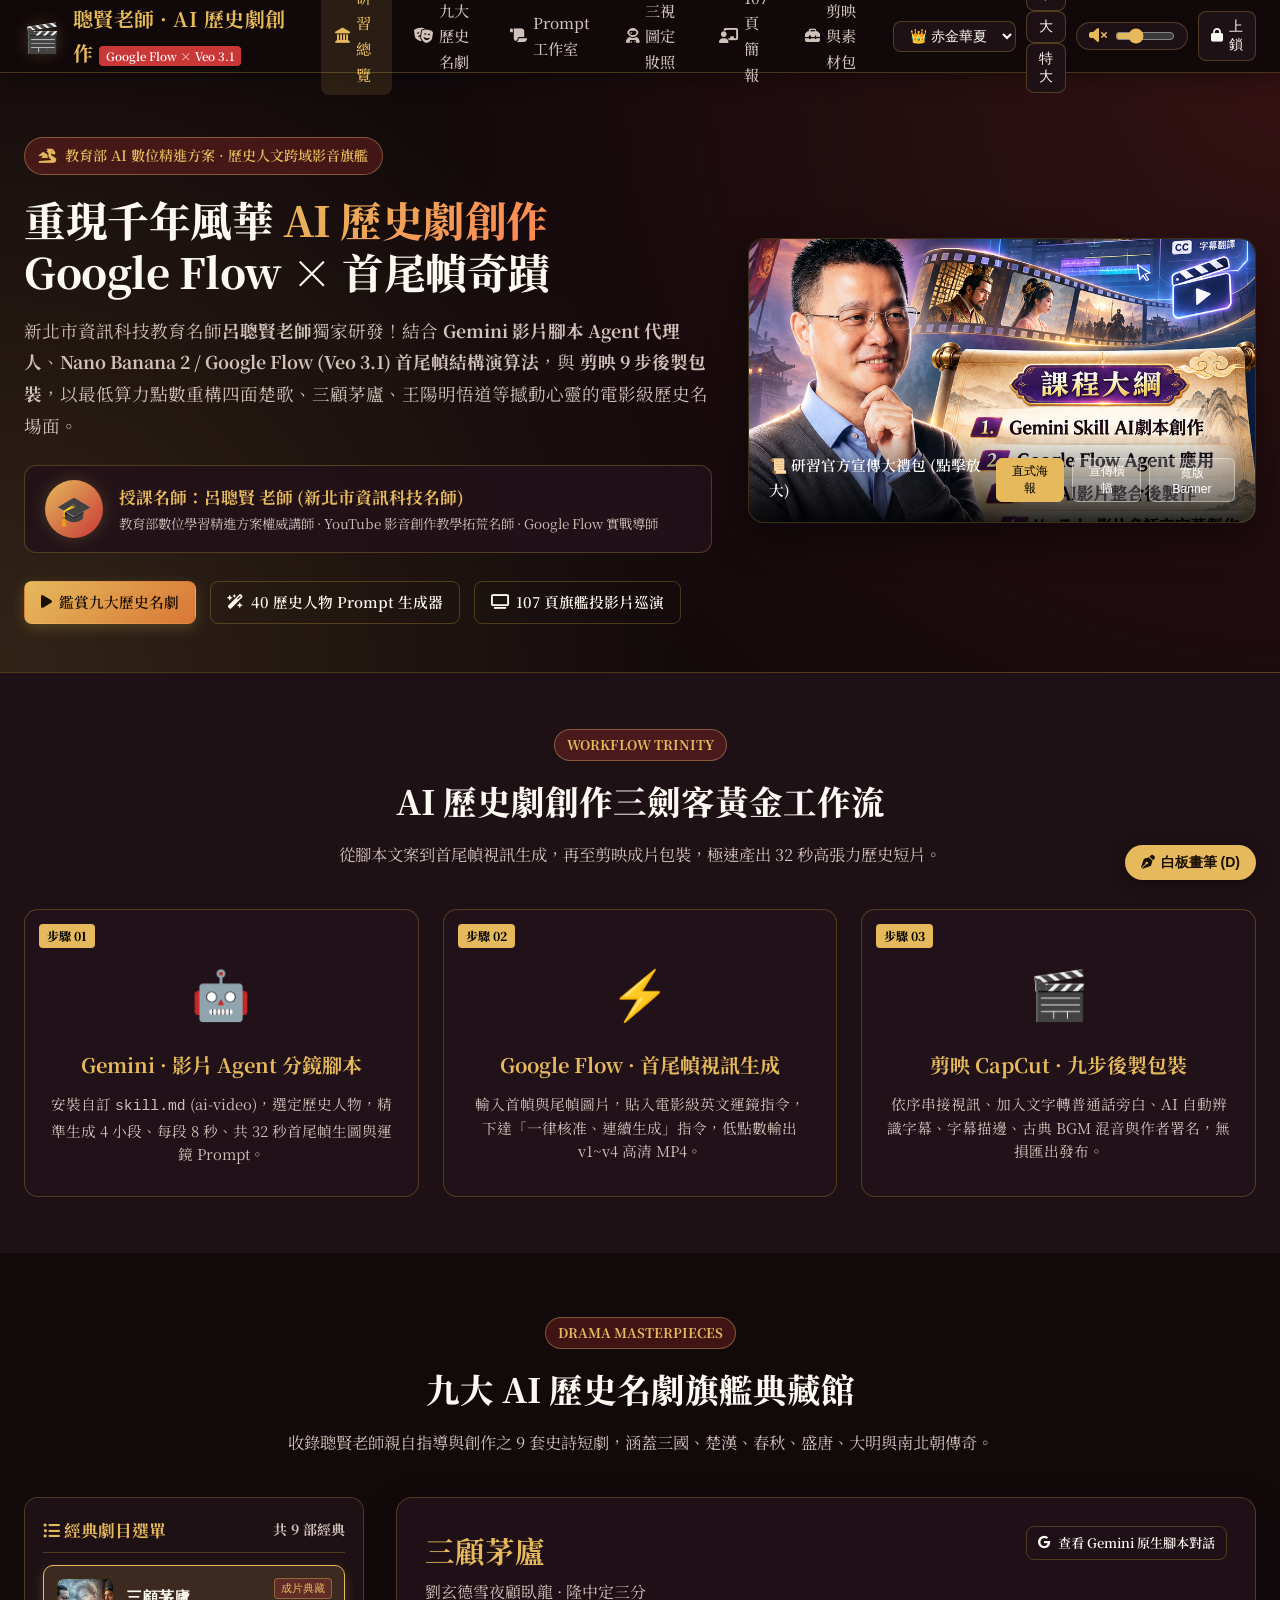
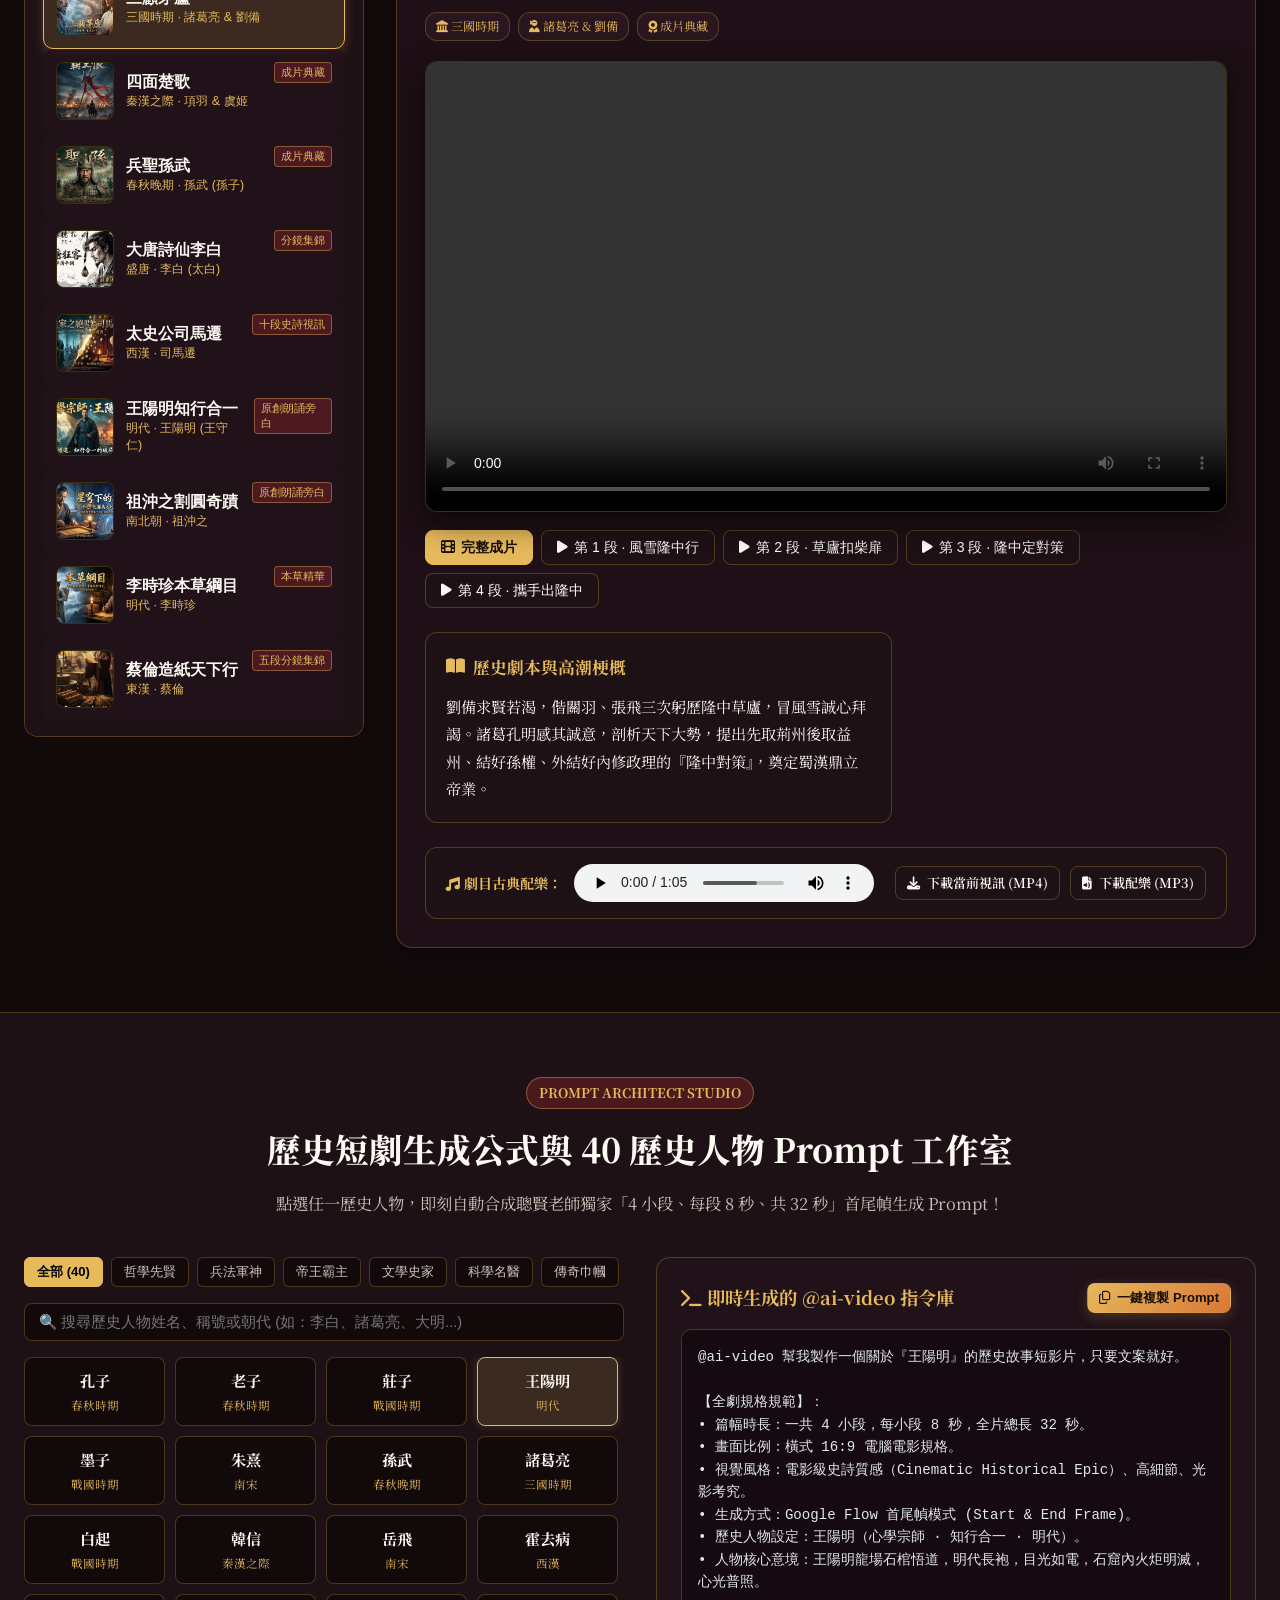
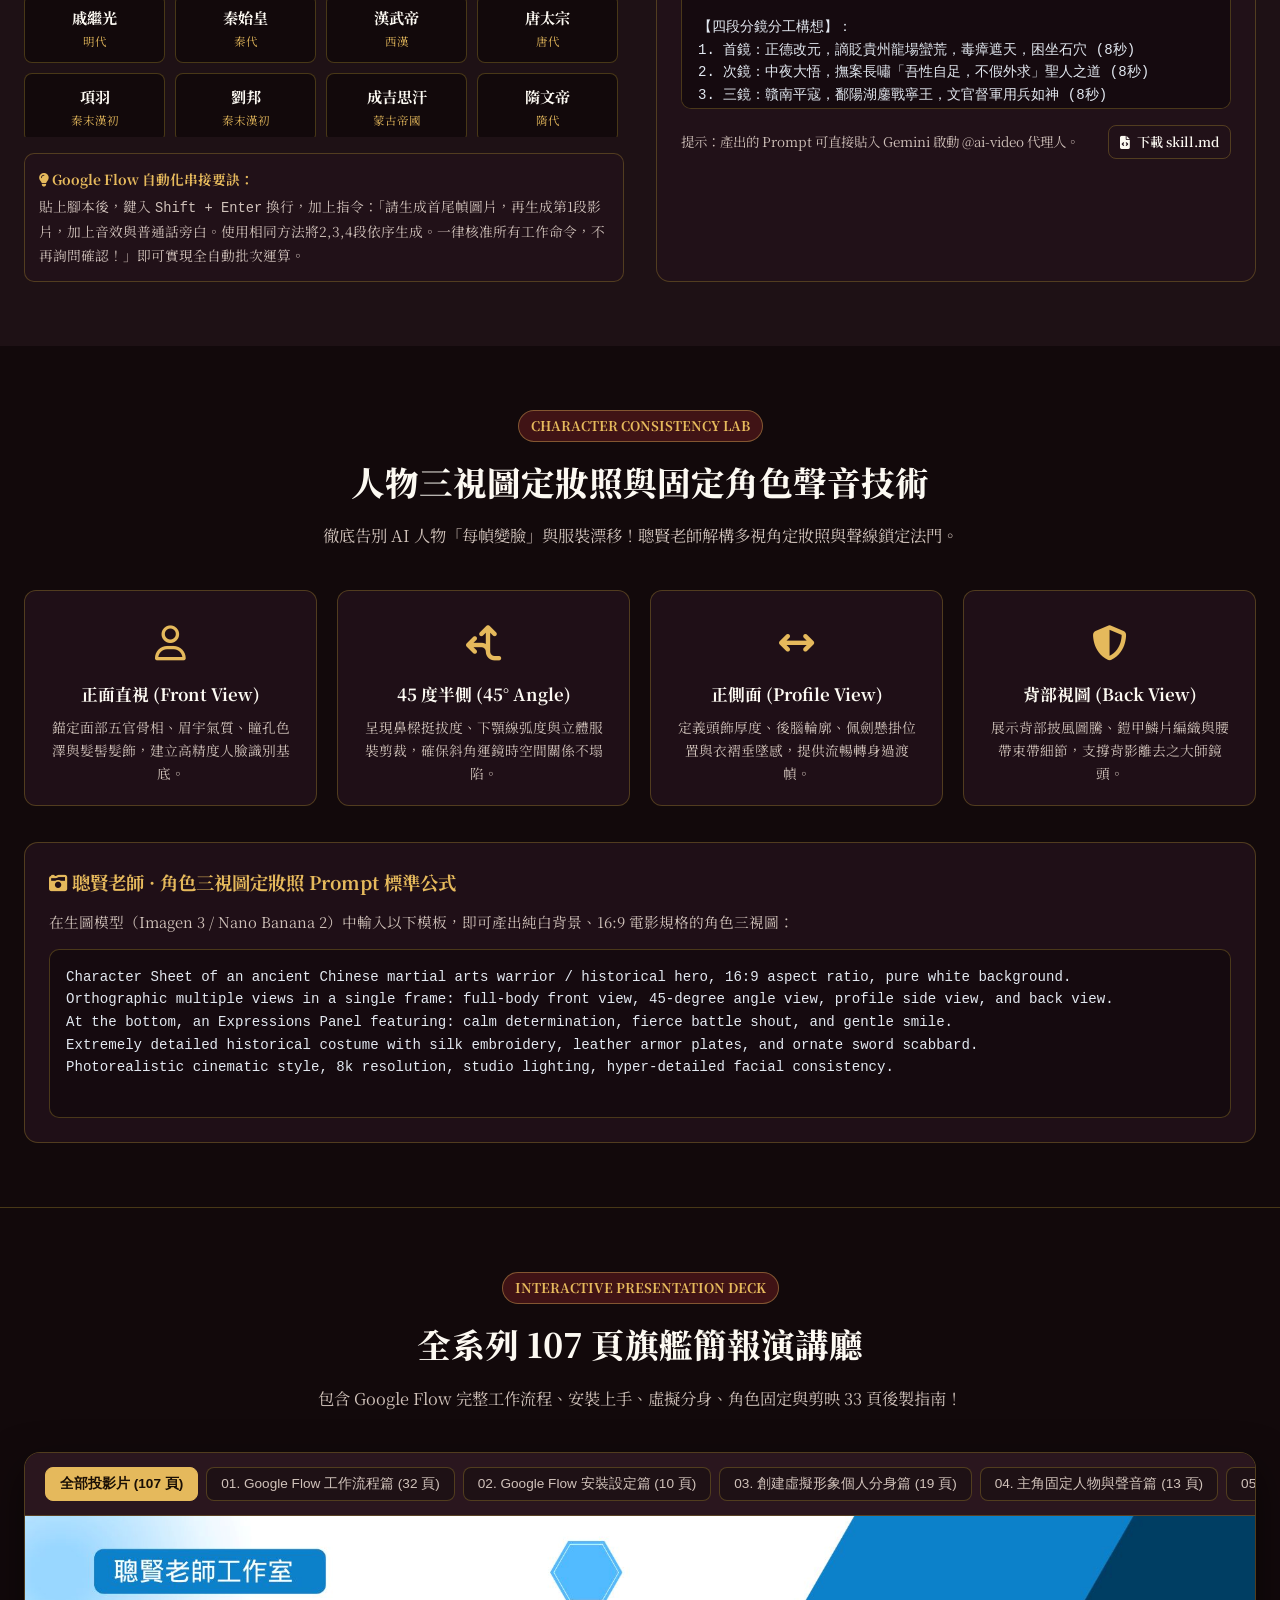
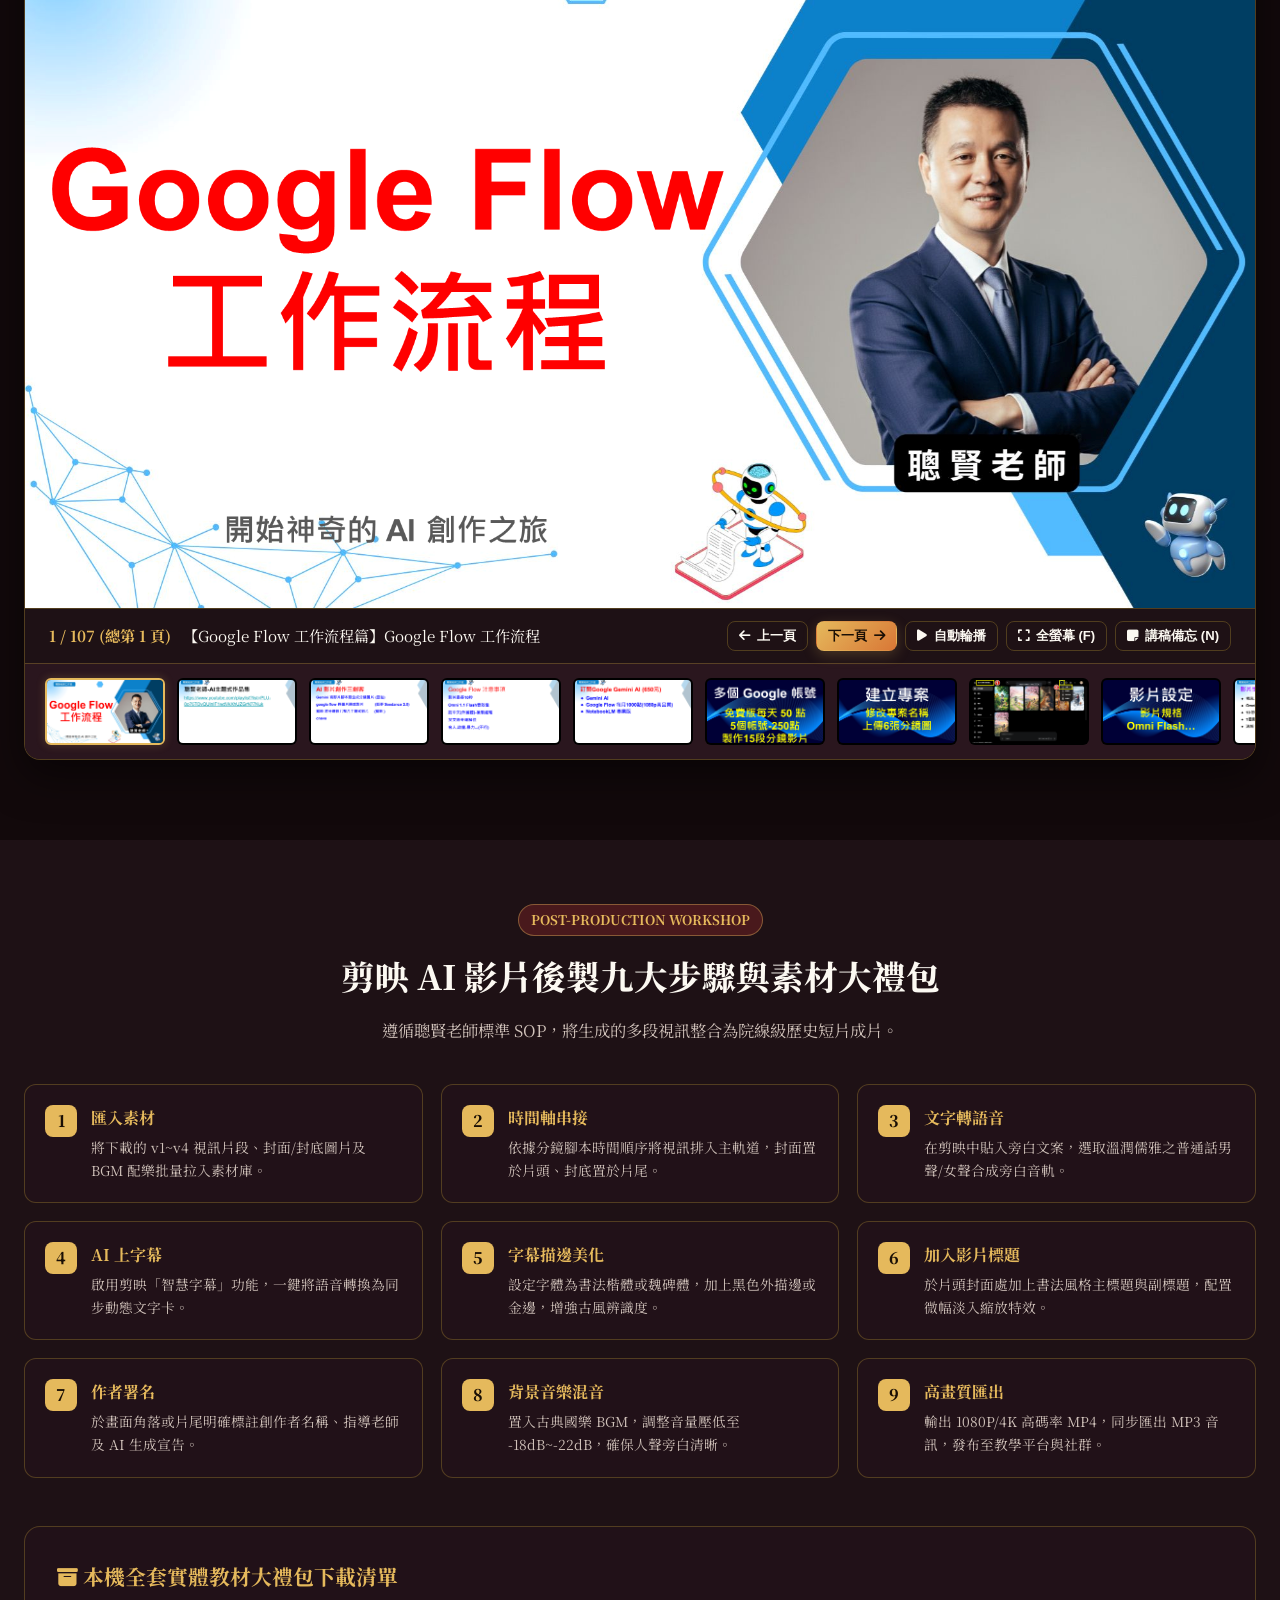
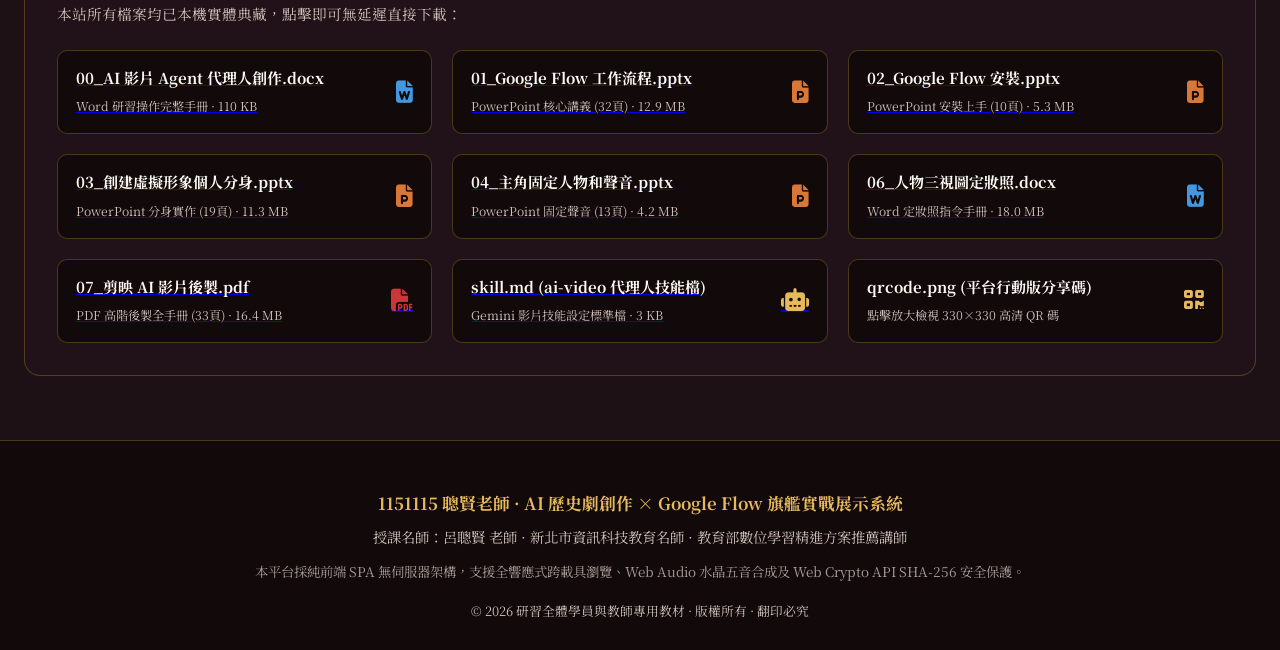
==== index.html @ 32a9f579 "feat: 1151115 聰賢老師 · AI 歷史劇創作 × Google Flow 旗艦實戰平台建置完成 (通行碼: nato)" ====
<!DOCTYPE html>
<html lang="zh-TW" data-theme="imperial" data-font-size="medium">
<head>
  <meta charset="UTF-8">
  <meta name="viewport" content="width=device-width, initial-scale=1.0">
  <title>1151115 聰賢老師 · AI 歷史劇創作 × Google Flow 旗艦實戰平台</title>
  <meta name="description" content="新北市資訊科技名師呂聰賢老師「AI 歷史劇創作 × Google Flow 實戰研習」旗艦成果展示平台，涵蓋九大歷史名劇成片典藏、40位歷史人物 Prompt 生成器、人物三視圖角色一致性實驗室、107頁全系列簡報演講廳與剪映9步後製工坊。">
  
  <!-- Google Fonts: 繁體中文字體與古典襯線字體 -->
  <link rel="preconnect" href="https://fonts.googleapis.com">
  <link rel="preconnect" href="https://fonts.gstatic.com" crossorigin>
  <link href="https://fonts.googleapis.com/css2?family=Noto+Sans+TC:wght@400;500;700;900&family=Noto+Serif+TC:wght@400;600;700;900&display=swap" rel="stylesheet">
  
  <!-- FontAwesome 6 圖示庫 -->
  <link rel="stylesheet" href="https://cdnjs.cloudflare.com/ajax/libs/font-awesome/6.5.1/css/all.min.css">
  
  <!-- 主樣式表 -->
  <link rel="stylesheet" href="style.css">
</head>
<body>

  <!-- ==========================================
       頂部導航列 (Navbar)
       ========================================== -->
  <header class="navbar">
    <div class="container nav-inner">
      <a href="#" class="brand">
        <span class="brand-icon">🎬</span>
        <div>
          <span>聰賢老師 · AI 歷史劇創作</span>
          <span class="brand-badge">Google Flow × Veo 3.1</span>
        </div>
      </a>

      <!-- 頁籤導航 -->
      <nav class="nav-links">
        <a href="#hero" class="nav-link active"><i class="fa-solid fa-landmark"></i> 研習總覽</a>
        <a href="#drama" class="nav-link"><i class="fa-solid fa-masks-theater"></i> 九大歷史名劇</a>
        <a href="#studio" class="nav-link"><i class="fa-solid fa-scroll"></i> Prompt 工作室</a>
        <a href="#lab" class="nav-link"><i class="fa-solid fa-user-astronaut"></i> 三視圖定妝照</a>
        <a href="#deck" class="nav-link"><i class="fa-solid fa-chalkboard-user"></i> 107頁簡報</a>
        <a href="#toolbox" class="nav-link"><i class="fa-solid fa-toolbox"></i> 剪映與素材包</a>
      </nav>

      <!-- 輔助工具群組 -->
      <div class="nav-tools">
        <!-- 主題選擇 -->
        <select id="themeSelect" class="tool-btn" title="切換色彩風格主題">
          <option value="imperial">👑 赤金華夏</option>
          <option value="obsidian">🌌 玄武墨夜</option>
          <option value="bamboo">🎋 青巒竹影</option>
          <option value="paper">📜 宣紙古籍</option>
        </select>

        <!-- 字級切換 -->
        <div class="btn-group" title="字級縮放 (樂齡無障礙)">
          <button id="fontBtnMedium" class="tool-btn active">中</button>
          <button id="fontBtnLarge" class="tool-btn">大</button>
          <button id="fontBtnXlarge" class="tool-btn">特大</button>
        </div>

        <!-- 水晶音樂 -->
        <div class="music-bar" title="Web Audio 古典五音環境音樂">
          <button id="musicToggleBtn" class="music-btn"><i class="fa-solid fa-volume-xmark"></i></button>
          <input type="range" id="musicVol" class="music-vol" min="0" max="1" step="0.05" value="0.3" title="音量調節">
        </div>

        <!-- 門禁安全鎖 -->
        <button id="lockBtn" class="tool-btn" title="門禁鎖 (Web Crypto SHA-256)"><i class="fa-solid fa-lock"></i> 上鎖</button>
      </div>
    </div>
  </header>

  <!-- ==========================================
       主視覺橫幅 (Hero Banner)
       ========================================== -->
  <section id="hero" class="hero">
    <div class="container hero-grid">
      <div class="hero-content">
        <div class="hero-tagline">
          <i class="fa-solid fa-dragon"></i> 教育部 AI 數位精進方案 · 歷史人文跨域影音旗艦
        </div>
        <h1 class="hero-title">
          重現千年風華 <span>AI 歷史劇創作</span><br>Google Flow × 首尾幀奇蹟
        </h1>
        <p class="hero-desc">
          新北市資訊科技教育名師<strong>呂聰賢老師</strong>獨家研發！結合 <strong>Gemini 影片腳本 Agent 代理人</strong>、<strong>Nano Banana 2 / Google Flow (Veo 3.1) 首尾幀結構演算法</strong>，與 <strong>剪映 9 步後製包裝</strong>，以最低算力點數重構四面楚歌、三顧茅廬、王陽明悟道等撼動心靈的電影級歷史名場面。
        </p>

        <!-- 大師資訊卡 -->
        <div class="master-profile">
          <div class="master-avatar">🎓</div>
          <div class="master-meta">
            <h4>授課名師：呂聰賢 老師 (新北市資訊科技名師)</h4>
            <p>教育部數位學習精進方案權威講師 · YouTube 影音創作教學拓荒名師 · Google Flow 實戰導師</p>
          </div>
        </div>

        <!-- 動作按鈕 -->
        <div class="hero-actions">
          <a href="#drama" class="btn btn-primary"><i class="fa-solid fa-play"></i> 鑑賞九大歷史名劇</a>
          <a href="#studio" class="btn btn-outline"><i class="fa-solid fa-wand-magic-sparkles"></i> 40 歷史人物 Prompt 生成器</a>
          <a href="#deck" class="btn btn-outline"><i class="fa-solid fa-tv"></i> 107 頁旗艦投影片巡演</a>
        </div>
      </div>

      <!-- 課程海報展演卡片 -->
      <div class="hero-poster-box">
        <div class="poster-showcase">
          <img id="heroPoster" class="poster-img" src="作品集/課程海報/AI歷史劇創作課程海報.png" alt="AI歷史劇創作課程海報" title="點擊放大檢視海報">
          <div class="poster-overlay">
            <div class="poster-caption">📜 研習官方宣傳大禮包 (點擊放大)</div>
            <div class="poster-tabs">
              <button class="poster-tab-btn active" data-src="作品集/課程海報/AI歷史劇創作課程海報.png">直式海報</button>
              <button class="poster-tab-btn" data-src="作品集/課程海報/AI歷史劇創作課程宣傳橫幅.png">宣傳橫幅</button>
              <button class="poster-tab-btn" data-src="作品集/課程海報/AI歷史劇創作課程_banner.png">寬版 Banner</button>
            </div>
          </div>
        </div>
      </div>
    </div>
  </section>

  <!-- ==========================================
       創作三劍客流程 (Trio Pipeline)
       ========================================== -->
  <section class="trio-section">
    <div class="container">
      <div class="section-header">
        <span class="section-badge">WORKFLOW TRINITY</span>
        <h2 class="section-title">AI 歷史劇創作三劍客黃金工作流</h2>
        <p class="section-desc">從腳本文案到首尾幀視訊生成，再至剪映成片包裝，極速產出 32 秒高張力歷史短片。</p>
      </div>

      <div class="trio-grid">
        <div class="trio-card">
          <span class="trio-step">步驟 01</span>
          <div class="trio-icon">🤖</div>
          <h3>Gemini · 影片 Agent 分鏡腳本</h3>
          <p>安裝自訂 <code>skill.md</code> (ai-video)，選定歷史人物，精準生成 4 小段、每段 8 秒、共 32 秒首尾幀生圖與運鏡 Prompt。</p>
        </div>
        <div class="trio-card">
          <span class="trio-step">步驟 02</span>
          <div class="trio-icon">⚡</div>
          <h3>Google Flow · 首尾幀視訊生成</h3>
          <p>輸入首幀與尾幀圖片，貼入電影級英文運鏡指令，下達「一律核准、連續生成」指令，低點數輸出 v1~v4 高清 MP4。</p>
        </div>
        <div class="trio-card">
          <span class="trio-step">步驟 03</span>
          <div class="trio-icon">🎬</div>
          <h3>剪映 CapCut · 九步後製包裝</h3>
          <p>依序串接視訊、加入文字轉普通話旁白、AI 自動辨識字幕、字幕描邊、古典 BGM 混音與作者署名，無損匯出發布。</p>
        </div>
      </div>
    </div>
  </section>

  <!-- ==========================================
       九大歷史劇作品典藏館 (Historical Drama Showcase)
       ========================================== -->
  <section id="drama" class="drama-section">
    <div class="container">
      <div class="section-header">
        <span class="section-badge">DRAMA MASTERPIECES</span>
        <h2 class="section-title">九大 AI 歷史名劇旗艦典藏館</h2>
        <p class="section-desc">收錄聰賢老師親自指導與創作之 9 套史詩短劇，涵蓋三國、楚漢、春秋、盛唐、大明與南北朝傳奇。</p>
      </div>

      <div class="drama-layout">
        <!-- 左側劇目清單 -->
        <aside class="drama-sidebar">
          <div class="drama-list-title">
            <span><i class="fa-solid fa-list-ul"></i> 經典劇目選單</span>
            <small style="color:var(--text-muted);">共 9 部經典</small>
          </div>
          <div id="dramaListContainer">
            <!-- 由 app.js 動態渲染 -->
          </div>
        </aside>

        <!-- 右側主播放舞台 -->
        <main class="drama-stage">
          <div class="stage-header">
            <div class="stage-title-wrap">
              <h2 id="stageTitle">三顧茅廬</h2>
              <div id="stageSubtitle" class="stage-subtitle">劉玄德雪夜顧臥龍 · 隆中定三分</div>
              <div id="stageBadges" class="stage-badges">
                <!-- 徽章動態產生 -->
              </div>
            </div>
            <a id="geminiLinkBtn" class="btn btn-outline btn-sm" href="#" target="_blank" rel="noopener">
              <i class="fa-brands fa-google"></i> 查看 Gemini 原生腳本對話
            </a>
          </div>

          <!-- 原生 HTML5 視訊播放器 -->
          <div class="video-player-wrap">
            <video id="stageVideo" class="stage-video" controls playsinline preload="metadata">
              您的瀏覽器不支援 HTML5 視訊播放。
            </video>
          </div>

          <!-- 播放模式切換鈕 (成片 vs 分鏡) -->
          <div id="videoModeNav" class="video-mode-nav">
            <!-- 由 app.js 動態渲染按鈕 -->
          </div>

          <!-- 劇情梗概與朗誦詩文 -->
          <div class="stage-details">
            <div class="synopsis-box">
              <div class="box-title"><i class="fa-solid fa-book-open"></i> 歷史劇本與高潮梗概</div>
              <p id="synopsisText" class="synopsis-text">
                加載中...
              </p>
            </div>

            <div id="poemBox" class="poem-box" style="display:none;">
              <div class="box-title"><i class="fa-solid fa-feather-pointed"></i> 原創朗誦語音旁白</div>
              <div id="poemContent" class="poem-content"></div>
            </div>
          </div>

          <!-- 配樂試聽與檔案下載列 -->
          <div class="stage-audio-toolbar">
            <div class="audio-ctrl">
              <span style="font-size:0.88rem; color:var(--accent-gold); font-weight:700;">
                <i class="fa-solid fa-music"></i> 劇目古典配樂：
              </span>
              <audio id="stageAudio" class="audio-native" controls preload="metadata"></audio>
            </div>
            <div class="stage-downloads">
              <a id="downloadVideoBtn" class="btn btn-outline btn-sm" href="#" download>
                <i class="fa-solid fa-download"></i> 下載當前視訊 (MP4)
              </a>
              <a id="downloadAudioBtn" class="btn btn-outline btn-sm" href="#" download>
                <i class="fa-solid fa-file-audio"></i> 下載配樂 (MP3)
              </a>
            </div>
          </div>
        </main>
      </div>
    </div>
  </section>

  <!-- ==========================================
       Prompt Studio & 40 歷史人物靈感庫
       ========================================== -->
  <section id="studio" class="studio-section">
    <div class="container">
      <div class="section-header">
        <span class="section-badge">PROMPT ARCHITECT STUDIO</span>
        <h2 class="section-title">歷史短劇生成公式與 40 歷史人物 Prompt 工作室</h2>
        <p class="section-desc">點選任一歷史人物，即刻自動合成聰賢老師獨家「4 小段、每段 8 秒、共 32 秒」首尾幀生成 Prompt！</p>
      </div>

      <div class="studio-layout">
        <!-- 左側：40 歷史人物選取器 -->
        <div class="char-picker-panel">
          <div class="char-filter-bar">
            <button class="filter-btn active char-filter-btn" data-category="全部">全部 (40)</button>
            <button class="filter-btn char-filter-btn" data-category="哲學先賢">哲學先賢</button>
            <button class="filter-btn char-filter-btn" data-category="兵法軍神">兵法軍神</button>
            <button class="filter-btn char-filter-btn" data-category="帝王霸主">帝王霸主</button>
            <button class="filter-btn char-filter-btn" data-category="文學史家">文學史家</button>
            <button class="filter-btn char-filter-btn" data-category="科學名醫">科學名醫</button>
            <button class="filter-btn char-filter-btn" data-category="傳奇巾幗">傳奇巾幗</button>
          </div>
          <input type="text" id="charSearchInput" class="char-search" placeholder="🔍 搜尋歷史人物姓名、稱號或朝代 (如：李白、諸葛亮、大明...)">
          
          <div id="charGrid" class="char-grid">
            <!-- 由 app.js 動態注入 40 位歷史人物卡片 -->
          </div>

          <!-- 自動化要訣小卡 -->
          <div style="margin-top:16px; background:var(--card-bg); border:1px solid var(--card-border); border-radius:10px; padding:14px; font-size:0.86rem;">
            <strong style="color:var(--accent-gold);"><i class="fa-solid fa-lightbulb"></i> Google Flow 自動化串接要訣：</strong>
            <p style="color:var(--text-muted); margin-top:4px;">
              貼上腳本後，鍵入 <code>Shift + Enter</code> 換行，加上指令：「請生成首尾幀圖片，再生成第1段影片，加上音效與普通話旁白。使用相同方法將2,3,4段依序生成。一律核准所有工作命令，不再詢問確認！」即可實現全自動批次運算。
            </p>
          </div>
        </div>

        <!-- 右側：生成的 Prompt 輸出與一鍵複製 -->
        <div class="formula-card">
          <div class="formula-header">
            <div class="formula-title"><i class="fa-solid fa-terminal"></i> 即時生成的 @ai-video 指令庫</div>
            <button id="copyFormulaBtn" class="btn btn-primary btn-sm">
              <i class="fa-regular fa-copy"></i> 一鍵複製 Prompt
            </button>
          </div>
          <pre id="formulaOutput" class="code-block">
點選左側歷史人物以生成專屬短劇腳本指令...
          </pre>
          <div style="font-size:0.84rem; color:var(--text-muted); display:flex; justify-content:space-between; align-items:center;">
            <span>提示：產出的 Prompt 可直接貼入 Gemini 啟動 @ai-video 代理人。</span>
            <a href="skill.md" download="skill.md" class="btn btn-outline btn-sm">
              <i class="fa-solid fa-file-code"></i> 下載 skill.md
            </a>
          </div>
        </div>
      </div>
    </div>
  </section>

  <!-- ==========================================
       角色一致性與三視圖定妝照 (Character Lab)
       ========================================== -->
  <section id="lab" class="character-lab-section">
    <div class="container">
      <div class="section-header">
        <span class="section-badge">CHARACTER CONSISTENCY LAB</span>
        <h2 class="section-title">人物三視圖定妝照與固定角色聲音技術</h2>
        <p class="section-desc">徹底告別 AI 人物「每幀變臉」與服裝漂移！聰賢老師解構多視角定妝照與聲線鎖定法門。</p>
      </div>

      <div class="lab-grid">
        <div class="lab-card">
          <div class="lab-view-icon"><i class="fa-regular fa-user"></i></div>
          <h4>正面直視 (Front View)</h4>
          <p>錨定面部五官骨相、眉宇氣質、瞳孔色澤與髮髻髮飾，建立高精度人臉識別基底。</p>
        </div>
        <div class="lab-card">
          <div class="lab-view-icon"><i class="fa-solid fa-arrows-split-up-and-left"></i></div>
          <h4>45 度半側 (45° Angle)</h4>
          <p>呈現鼻樑挺拔度、下顎線弧度與立體服裝剪裁，確保斜角運鏡時空間關係不塌陷。</p>
        </div>
        <div class="lab-card">
          <div class="lab-view-icon"><i class="fa-solid fa-arrows-left-right"></i></div>
          <h4>正側面 (Profile View)</h4>
          <p>定義頭飾厚度、後腦輪廓、佩劍懸掛位置與衣褶垂墜感，提供流暢轉身過渡幀。</p>
        </div>
        <div class="lab-card">
          <div class="lab-view-icon"><i class="fa-solid fa-shield-halved"></i></div>
          <h4>背部視圖 (Back View)</h4>
          <p>展示背部披風圖騰、鎧甲鱗片編織與腰帶束帶細節，支撐背影離去之大師鏡頭。</p>
        </div>
      </div>

      <!-- 三視圖生成指令模板 -->
      <div style="margin-top:36px; background:var(--card-bg); border:1px solid var(--card-border); border-radius:14px; padding:24px;">
        <h3 style="color:var(--accent-gold); font-size:1.15rem; margin-bottom:12px;">
          <i class="fa-solid fa-camera-retro"></i> 聰賢老師 · 角色三視圖定妝照 Prompt 標準公式
        </h3>
        <p style="font-size:0.92rem; color:var(--text-muted); margin-bottom:14px;">
          在生圖模型（Imagen 3 / Nano Banana 2）中輸入以下模板，即可產出純白背景、16:9 電影規格的角色三視圖：
        </p>
        <pre class="code-block">
Character Sheet of an ancient Chinese martial arts warrior / historical hero, 16:9 aspect ratio, pure white background. 
Orthographic multiple views in a single frame: full-body front view, 45-degree angle view, profile side view, and back view. 
At the bottom, an Expressions Panel featuring: calm determination, fierce battle shout, and gentle smile. 
Extremely detailed historical costume with silk embroidery, leather armor plates, and ornate sword scabbard. 
Photorealistic cinematic style, 8k resolution, studio lighting, hyper-detailed facial consistency.
        </pre>
      </div>
    </div>
  </section>

  <!-- ==========================================
       百頁旗艦簡報演講廳 (Master Slides Deck - 107 頁)
       ========================================== -->
  <section id="deck" class="slides-section">
    <div class="container">
      <div class="section-header">
        <span class="section-badge">INTERACTIVE PRESENTATION DECK</span>
        <h2 class="section-title">全系列 107 頁旗艦簡報演講廳</h2>
        <p class="section-desc">包含 Google Flow 完整工作流程、安裝上手、虛擬分身、角色固定與剪映 33 頁後製指南！</p>
      </div>

      <div class="deck-container">
        <!-- 分類過濾列 -->
        <div class="deck-cat-bar">
          <button class="deck-cat-btn active" data-cat="all">全部投影片 (107 頁)</button>
          <button class="deck-cat-btn" data-cat="工作流程">01. Google Flow 工作流程篇 (32 頁)</button>
          <button class="deck-cat-btn" data-cat="安裝">02. Google Flow 安裝設定篇 (10 頁)</button>
          <button class="deck-cat-btn" data-cat="虛擬形象">03. 創建虛擬形象個人分身篇 (19 頁)</button>
          <button class="deck-cat-btn" data-cat="固定人物">04. 主角固定人物與聲音篇 (13 頁)</button>
          <button class="deck-cat-btn" data-cat="後製">05. 剪映 AI 影片後製篇 (33 頁)</button>
        </div>

        <!-- 投影視窗 -->
        <div class="deck-viewport-wrap">
          <img id="deckSlideImg" class="deck-slide-img" src="slides_img/slide_001.png" alt="投影片放映畫面">
          <!-- 畫筆白板畫布 -->
          <canvas id="wbCanvas" class="whiteboard-canvas"></canvas>
        </div>

        <!-- 簡報控制列 -->
        <div class="deck-controls-bar">
          <div class="deck-meta-info">
            <span id="slideCounter" class="slide-counter">1 / 107</span>
            <span id="slideTitleDisplay" class="slide-title-display">【工作流程篇】Google Flow 工作流程</span>
          </div>

          <div class="deck-btn-group">
            <button id="prevSlideBtn" class="btn btn-outline btn-sm"><i class="fa-solid fa-arrow-left"></i> 上一頁</button>
            <button id="nextSlideBtn" class="btn btn-primary btn-sm">下一頁 <i class="fa-solid fa-arrow-right"></i></button>
            <button id="autoPlayBtn" class="btn btn-outline btn-sm"><i class="fa-solid fa-play"></i> 自動輪播</button>
            <button id="fullscreenBtn" class="btn btn-outline btn-sm"><i class="fa-solid fa-expand"></i> 全螢幕 (F)</button>
            <button id="notesToggleBtn" class="btn btn-outline btn-sm"><i class="fa-solid fa-sticky-note"></i> 講稿備忘 (N)</button>
          </div>
        </div>

        <!-- 講稿筆記抽屜 -->
        <div id="notesDrawer" class="notes-drawer">
          <strong>💡 講稿筆記：</strong> 開始神奇的 AI 創作之旅，開啟 Google Flow 人工智慧影片創作大門。
        </div>

        <!-- 底部 107 頁縮圖抽屜 -->
        <div id="thumbDrawer" class="thumb-drawer">
          <!-- 由 app.js 動態注入縮圖 -->
        </div>
      </div>
    </div>
  </section>

  <!-- ==========================================
       微型正下方白板畫筆工具列 (Ultra-compact Dock)
       ========================================== -->
  <div id="wbDock" class="wb-dock hidden">
    <button class="wb-tool-btn active" data-tool="pen" title="手寫筆 (Pen)"><i class="fa-solid fa-pen"></i></button>
    <button class="wb-tool-btn" data-tool="highlighter" title="螢光筆 (Highlighter)"><i class="fa-solid fa-highlighter"></i></button>
    <button class="wb-tool-btn" data-tool="line" title="直線 (Line)"><i class="fa-solid fa-minus"></i></button>
    <button class="wb-tool-btn" data-tool="arrow" title="指示箭頭 (Arrow)"><i class="fa-solid fa-arrow-right"></i></button>
    <button class="wb-tool-btn" data-tool="rect" title="外框矩形 (Rectangle)"><i class="fa-regular fa-square"></i></button>
    <button class="wb-tool-btn" data-tool="circle" title="圓形 (Circle)"><i class="fa-regular fa-circle"></i></button>
    <button class="wb-tool-btn" data-tool="eraser" title="橡皮擦 (Eraser)"><i class="fa-solid fa-eraser"></i></button>

    <div class="wb-divider"></div>

    <!-- 5 色調色盤 -->
    <div class="wb-color-picker">
      <div class="wb-color-dot active" data-color="#e5b95c" style="background:#e5b95c;" title="赤金色"></div>
      <div class="wb-color-dot" data-color="#c93737" style="background:#c93737;" title="硃砂紅"></div>
      <div class="wb-color-dot" data-color="#38a169" style="background:#38a169;" title="翠竹綠"></div>
      <div class="wb-color-dot" data-color="#4299e1" style="background:#4299e1;" title="青天藍"></div>
      <div class="wb-color-dot" data-color="#ffffff" style="background:#ffffff;" title="亮白色"></div>
    </div>

    <div class="wb-divider"></div>

    <button id="wbUndoBtn" class="wb-tool-btn" title="復原上一筆 (Ctrl+Z)"><i class="fa-solid fa-rotate-left"></i></button>
    <button id="wbClearBtn" class="wb-tool-btn" title="清空全部標記"><i class="fa-solid fa-trash-can"></i></button>
    <button id="wbCloseBtn" class="wb-tool-btn" title="收合工具列 (Esc)"><i class="fa-solid fa-xmark"></i></button>
  </div>

  <!-- 浮動畫筆喚醒鈕 -->
  <button id="wbTogglePill" class="wb-toggle-pill" title="開關白板標記畫筆 (快捷鍵 D / P)">
    <i class="fa-solid fa-pen-nib"></i> 白板畫筆 (D)
  </button>

  <!-- ==========================================
       剪映 9 步後製工坊與素材大禮包 (Toolbox & Downloads)
       ========================================== -->
  <section id="toolbox" class="toolbox-section">
    <div class="container">
      <div class="section-header">
        <span class="section-badge">POST-PRODUCTION WORKSHOP</span>
        <h2 class="section-title">剪映 AI 影片後製九大步驟與素材大禮包</h2>
        <p class="section-desc">遵循聰賢老師標準 SOP，將生成的多段視訊整合為院線級歷史短片成片。</p>
      </div>

      <!-- 剪映 9 步卡片 -->
      <div class="steps-grid">
        <div class="step-card">
          <div class="step-num">1</div>
          <div class="step-info">
            <h4>匯入素材</h4>
            <p>將下載的 v1~v4 視訊片段、封面/封底圖片及 BGM 配樂批量拉入素材庫。</p>
          </div>
        </div>
        <div class="step-card">
          <div class="step-num">2</div>
          <div class="step-info">
            <h4>時間軸串接</h4>
            <p>依據分鏡腳本時間順序將視訊排入主軌道，封面置於片頭、封底置於片尾。</p>
          </div>
        </div>
        <div class="step-card">
          <div class="step-num">3</div>
          <div class="step-info">
            <h4>文字轉語音</h4>
            <p>在剪映中貼入旁白文案，選取溫潤儒雅之普通話男聲/女聲合成旁白音軌。</p>
          </div>
        </div>
        <div class="step-card">
          <div class="step-num">4</div>
          <div class="step-info">
            <h4>AI 上字幕</h4>
            <p>啟用剪映「智慧字幕」功能，一鍵將語音轉換為同步動態文字卡。</p>
          </div>
        </div>
        <div class="step-card">
          <div class="step-num">5</div>
          <div class="step-info">
            <h4>字幕描邊美化</h4>
            <p>設定字體為書法楷體或魏碑體，加上黑色外描邊或金邊，增強古風辨識度。</p>
          </div>
        </div>
        <div class="step-card">
          <div class="step-num">6</div>
          <div class="step-info">
            <h4>加入影片標題</h4>
            <p>於片頭封面處加上書法風格主標題與副標題，配置微幅淡入縮放特效。</p>
          </div>
        </div>
        <div class="step-card">
          <div class="step-num">7</div>
          <div class="step-info">
            <h4>作者署名</h4>
            <p>於畫面角落或片尾明確標註創作者名稱、指導老師及 AI 生成宣告。</p>
          </div>
        </div>
        <div class="step-card">
          <div class="step-num">8</div>
          <div class="step-info">
            <h4>背景音樂混音</h4>
            <p>置入古典國樂 BGM，調整音量壓低至 -18dB~-22dB，確保人聲旁白清晰。</p>
          </div>
        </div>
        <div class="step-card">
          <div class="step-num">9</div>
          <div class="step-info">
            <h4>高畫質匯出</h4>
            <p>輸出 1080P/4K 高碼率 MP4，同步匯出 MP3 音訊，發布至教學平台與社群。</p>
          </div>
        </div>
      </div>

      <!-- 全套實體檔案下載清單 -->
      <div class="downloads-panel">
        <h3 style="color:var(--accent-gold); font-size:1.3rem; margin-bottom:8px;">
          <i class="fa-solid fa-box-archive"></i> 本機全套實體教材大禮包下載清單
        </h3>
        <p style="font-size:0.92rem; color:var(--text-muted);">本站所有檔案均已本機實體典藏，點擊即可無延遲直接下載：</p>

        <div class="downloads-grid">
          <a class="download-item" href="00_AI 影片 Agent 代理人創作.docx" download>
            <div class="file-meta">
              <h5>00_AI 影片 Agent 代理人創作.docx</h5>
              <span>Word 研習操作完整手冊 · 110 KB</span>
            </div>
            <i class="fa-solid fa-file-word" style="color:#4299e1; font-size:1.4rem;"></i>
          </a>

          <a class="download-item" href="01_Google Flow 工作流程.pptx" download>
            <div class="file-meta">
              <h5>01_Google Flow 工作流程.pptx</h5>
              <span>PowerPoint 核心講義 (32頁) · 12.9 MB</span>
            </div>
            <i class="fa-solid fa-file-powerpoint" style="color:#d97736; font-size:1.4rem;"></i>
          </a>

          <a class="download-item" href="02_Google Flow 安裝.pptx" download>
            <div class="file-meta">
              <h5>02_Google Flow 安裝.pptx</h5>
              <span>PowerPoint 安裝上手 (10頁) · 5.3 MB</span>
            </div>
            <i class="fa-solid fa-file-powerpoint" style="color:#d97736; font-size:1.4rem;"></i>
          </a>

          <a class="download-item" href="03_創建虛擬形象個人分身.pptx" download>
            <div class="file-meta">
              <h5>03_創建虛擬形象個人分身.pptx</h5>
              <span>PowerPoint 分身實作 (19頁) · 11.3 MB</span>
            </div>
            <i class="fa-solid fa-file-powerpoint" style="color:#d97736; font-size:1.4rem;"></i>
          </a>

          <a class="download-item" href="04_主角固定人物和聲音.pptx" download>
            <div class="file-meta">
              <h5>04_主角固定人物和聲音.pptx</h5>
              <span>PowerPoint 固定聲音 (13頁) · 4.2 MB</span>
            </div>
            <i class="fa-solid fa-file-powerpoint" style="color:#d97736; font-size:1.4rem;"></i>
          </a>

          <a class="download-item" href="06_人物三視圖定妝照.docx" download>
            <div class="file-meta">
              <h5>06_人物三視圖定妝照.docx</h5>
              <span>Word 定妝照指令手冊 · 18.0 MB</span>
            </div>
            <i class="fa-solid fa-file-word" style="color:#4299e1; font-size:1.4rem;"></i>
          </a>

          <a class="download-item" href="07_剪映 AI 影片後製.pdf" download>
            <div class="file-meta">
              <h5>07_剪映 AI 影片後製.pdf</h5>
              <span>PDF 高階後製全手冊 (33頁) · 16.4 MB</span>
            </div>
            <i class="fa-solid fa-file-pdf" style="color:#c93737; font-size:1.4rem;"></i>
          </a>

          <a class="download-item" href="skill.md" download="skill.md">
            <div class="file-meta">
              <h5>skill.md (ai-video 代理人技能檔)</h5>
              <span>Gemini 影片技能設定標準檔 · 3 KB</span>
            </div>
            <i class="fa-solid fa-robot" style="color:var(--accent-gold); font-size:1.4rem;"></i>
          </a>

          <div class="download-item" style="cursor:pointer;" onclick="openLightbox('qrcode.png', '掃描 QR Code 手機直達本平台')">
            <div class="file-meta">
              <h5>qrcode.png (平台行動版分享碼)</h5>
              <span>點擊放大檢視 330×330 高清 QR 碼</span>
            </div>
            <i class="fa-solid fa-qrcode" style="color:var(--accent-gold); font-size:1.4rem;"></i>
          </div>
        </div>
      </div>
    </div>
  </section>

  <!-- ==========================================
       頁尾 (Footer)
       ========================================== -->
  <footer class="footer">
    <div class="container">
      <p style="font-size:1.05rem; font-weight:700; color:var(--accent-gold); margin-bottom:8px;">
        1151115 聰賢老師 · AI 歷史劇創作 × Google Flow 旗艦實戰展示系統
      </p>
      <p style="margin-bottom:12px;">
        授課名師：呂聰賢 老師 · 新北市資訊科技教育名師 · 教育部數位學習精進方案推薦講師
      </p>
      <p style="font-size:0.84rem; opacity:0.8;">
        本平台採純前端 SPA 無伺服器架構，支援全響應式跨載具瀏覽、Web Audio 水晶五音合成及 Web Crypto API SHA-256 安全保護。
      </p>
      <p style="margin-top:16px; font-size:0.8rem;">
        © 2026 研習全體學員與教師專用教材 · 版權所有 · 翻印必究
      </p>
    </div>
  </footer>

  <!-- ==========================================
       通訊燈箱與密碼門禁浮層 (Modals)
       ========================================== -->
  <!-- 圖片放大燈箱 -->
  <div id="modalBackdrop" class="modal-backdrop">
    <div class="modal-content" style="max-width:880px;">
      <button id="modalCloseBtn" class="modal-close-btn" title="關閉燈箱">&times;</button>
      <div id="modalBody"></div>
    </div>
  </div>

  <!-- SHA-256 安全門禁浮層 -->
  <div id="passwordGateModal" class="modal-backdrop">
    <div class="modal-content">
      <div class="gate-icon"><i class="fa-solid fa-shield-halved"></i></div>
      <h3 style="color:var(--accent-gold); margin-bottom:6px;">教材存取安全防護</h3>
      <p style="font-size:0.88rem; color:var(--text-muted);">
        本站受 Web Crypto SHA-256 門禁保護，請輸入課堂通行碼以解鎖進階素材：
      </p>
      <input type="password" id="gateInput" class="gate-input" placeholder="請輸入通行密碼 (如: nato)">
      <button id="gateSubmitBtn" class="btn btn-primary" style="width:100%;">
        <i class="fa-solid fa-key"></i> 驗證並解鎖
      </button>
    </div>
  </div>

  <!-- Toast 浮動反饋條 -->
  <div id="toastNotice" class="toast-notice"></div>

  <!-- 外部資料庫腳本 -->
  <script src="slides_data.js"></script>
  <script src="characters_data.js"></script>
  <script src="dramas_data.js"></script>
  <!-- 主互動應用腳本 -->
  <script src="app.js"></script>
</body>
</html>
---- style.css ----
/* ==========================================================================
   1151115 聰賢老師 · AI 歷史劇創作 × Google Flow 旗艦實戰平台 樣式庫
   設計哲學：東方古典科技美學 × 影音沉浸 × 樂齡無障礙 × 簡報演講廳
   ========================================================================== */

:root {
  --font-base: 16px;
  
  /* Imperial Crimson & Gold (預設：赤金華夏) */
  --bg-primary: #12090b;
  --bg-secondary: #1e1115;
  --bg-tertiary: #2a161e;
  --card-bg: rgba(35, 18, 26, 0.82);
  --card-border: rgba(212, 175, 55, 0.28);
  --accent-gold: #e5b95c;
  --accent-red: #c93737;
  --accent-secondary: #d97736;
  --text-main: #fcf9f2;
  --text-muted: #d0c2ba;
  --shadow-glow: rgba(229, 185, 92, 0.22);
  --nav-bg: rgba(18, 9, 11, 0.94);
  --code-bg: #150a0f;
  --tag-bg: rgba(201, 55, 55, 0.25);
  --tag-border: rgba(229, 185, 92, 0.4);
}

/* 玄武墨夜 (Obsidian Night) */
[data-theme="obsidian"] {
  --bg-primary: #0a0c10;
  --bg-secondary: #12161f;
  --bg-tertiary: #19202c;
  --card-bg: rgba(20, 26, 36, 0.85);
  --card-border: rgba(99, 179, 237, 0.25);
  --accent-gold: #63b3ed;
  --accent-red: #4299e1;
  --accent-secondary: #90cdf4;
  --text-main: #f0f4f8;
  --text-muted: #a0aec0;
  --shadow-glow: rgba(66, 153, 225, 0.25);
  --nav-bg: rgba(10, 12, 16, 0.95);
  --code-bg: #0c0f14;
  --tag-bg: rgba(66, 153, 225, 0.2);
  --tag-border: rgba(99, 179, 237, 0.4);
}

/* 青巒竹影 (Bamboo Emerald) */
[data-theme="bamboo"] {
  --bg-primary: #0a1510;
  --bg-secondary: #122119;
  --bg-tertiary: #182e23;
  --card-bg: rgba(20, 38, 30, 0.85);
  --card-border: rgba(72, 187, 120, 0.3);
  --accent-gold: #68d391;
  --accent-red: #38a169;
  --accent-secondary: #ecc94b;
  --text-main: #f0fff4;
  --text-muted: #9ae6b4;
  --shadow-glow: rgba(72, 187, 120, 0.25);
  --nav-bg: rgba(10, 21, 16, 0.95);
  --code-bg: #0c1812;
  --tag-bg: rgba(56, 161, 105, 0.22);
  --tag-border: rgba(104, 211, 145, 0.4);
}

/* 宣紙古籍 (Scroll Paper Light) */
[data-theme="paper"] {
  --bg-primary: #f6f3eb;
  --bg-secondary: #ede7da;
  --bg-tertiary: #e3dbc9;
  --card-bg: rgba(255, 253, 248, 0.92);
  --card-border: rgba(160, 120, 60, 0.25);
  --accent-gold: #9c6523;
  --accent-red: #b83232;
  --accent-secondary: #7b4f1e;
  --text-main: #2b2520;
  --text-muted: #5e544a;
  --shadow-glow: rgba(156, 101, 35, 0.18);
  --nav-bg: rgba(246, 243, 235, 0.96);
  --code-bg: #ece6d8;
  --tag-bg: rgba(184, 50, 50, 0.12);
  --tag-border: rgba(156, 101, 35, 0.35);
}

/* 字級縮放階梯 */
html {
  font-size: var(--font-base);
  scroll-behavior: smooth;
}
html[data-font-size="medium"] { --font-base: 16px; }
html[data-font-size="large"] { --font-base: 19px; }
html[data-font-size="xlarge"] { --font-base: 22px; }

* {
  box-sizing: border-box;
  margin: 0;
  padding: 0;
  -webkit-tap-highlight-color: transparent;
}

body {
  font-family: 'Noto Serif TC', 'Noto Sans TC', serif, sans-serif;
  background-color: var(--bg-primary);
  color: var(--text-main);
  line-height: 1.68;
  transition: background-color 0.3s ease, color 0.3s ease;
  overflow-x: hidden;
}

/* 捲軸美化 */
::-webkit-scrollbar {
  width: 9px;
  height: 9px;
}
::-webkit-scrollbar-track {
  background: var(--bg-primary);
}
::-webkit-scrollbar-thumb {
  background: var(--accent-gold);
  border-radius: 5px;
}

/* 通用容器 */
.container {
  max-width: 1360px;
  margin: 0 auto;
  padding: 0 24px;
}

/* 頂部導航列 */
.navbar {
  position: sticky;
  top: 0;
  z-index: 1000;
  background: var(--nav-bg);
  backdrop-filter: blur(14px);
  border-bottom: 1px solid var(--card-border);
  box-shadow: 0 4px 20px rgba(0, 0, 0, 0.35);
}
.nav-inner {
  display: flex;
  align-items: center;
  justify-content: space-between;
  height: 72px;
  gap: 16px;
}
.brand {
  display: flex;
  align-items: center;
  gap: 12px;
  text-decoration: none;
  color: var(--accent-gold);
  font-size: 1.25rem;
  font-weight: 700;
  letter-spacing: 0.5px;
}
.brand-icon {
  font-size: 1.8rem;
  filter: drop-shadow(0 0 8px var(--shadow-glow));
}
.brand-badge {
  font-size: 0.72rem;
  background: var(--accent-red);
  color: #fff;
  padding: 2px 7px;
  border-radius: 4px;
  font-weight: 600;
  letter-spacing: 0;
}

.nav-links {
  display: flex;
  align-items: center;
  gap: 8px;
  list-style: none;
}
.nav-link {
  color: var(--text-muted);
  text-decoration: none;
  padding: 8px 14px;
  border-radius: 8px;
  font-size: 0.95rem;
  font-weight: 500;
  transition: all 0.2s ease;
  display: flex;
  align-items: center;
  gap: 6px;
}
.nav-link:hover, .nav-link.active {
  color: var(--accent-gold);
  background: rgba(229, 185, 92, 0.12);
}

.nav-tools {
  display: flex;
  align-items: center;
  gap: 10px;
}

/* 按鈕與控制元件 */
.btn {
  display: inline-flex;
  align-items: center;
  justify-content: center;
  gap: 7px;
  padding: 8px 16px;
  border-radius: 8px;
  font-size: 0.92rem;
  font-weight: 600;
  cursor: pointer;
  border: 1px solid transparent;
  transition: all 0.2s ease;
  text-decoration: none;
  white-space: nowrap;
}
.btn-primary {
  background: linear-gradient(135deg, var(--accent-gold), var(--accent-secondary));
  color: #1a0f05;
  box-shadow: 0 4px 14px var(--shadow-glow);
}
.btn-primary:hover {
  transform: translateY(-2px);
  filter: brightness(1.1);
}
.btn-outline {
  background: transparent;
  border-color: var(--card-border);
  color: var(--text-main);
}
.btn-outline:hover {
  border-color: var(--accent-gold);
  color: var(--accent-gold);
  background: rgba(229, 185, 92, 0.08);
}
.btn-sm {
  padding: 5px 11px;
  font-size: 0.82rem;
}

/* 頂部工具按鈕群 */
.tool-btn {
  background: var(--bg-secondary);
  border: 1px solid var(--card-border);
  color: var(--text-main);
  padding: 6px 12px;
  border-radius: 8px;
  font-size: 0.86rem;
  cursor: pointer;
  display: flex;
  align-items: center;
  gap: 6px;
  transition: all 0.2s;
}
.tool-btn:hover {
  border-color: var(--accent-gold);
  color: var(--accent-gold);
}

/* 音樂播放器微型控件 */
.music-bar {
  display: flex;
  align-items: center;
  gap: 8px;
  background: var(--bg-secondary);
  border: 1px solid var(--card-border);
  padding: 4px 12px;
  border-radius: 20px;
}
.music-btn {
  background: transparent;
  border: none;
  color: var(--accent-gold);
  font-size: 1rem;
  cursor: pointer;
}
.music-vol {
  width: 60px;
  accent-color: var(--accent-gold);
}

/* 主橫幅 (Hero Banner) */
.hero {
  position: relative;
  padding: 64px 0 48px;
  background: radial-gradient(circle at top right, rgba(201, 55, 55, 0.18), transparent 60%),
              radial-gradient(circle at bottom left, rgba(229, 185, 92, 0.15), transparent 50%);
  border-bottom: 1px solid var(--card-border);
}
.hero-grid {
  display: grid;
  grid-template-columns: 1.15fr 0.85fr;
  gap: 36px;
  align-items: center;
}
.hero-tagline {
  display: inline-flex;
  align-items: center;
  gap: 8px;
  padding: 6px 14px;
  background: var(--tag-bg);
  border: 1px solid var(--tag-border);
  border-radius: 24px;
  color: var(--accent-gold);
  font-size: 0.88rem;
  font-weight: 600;
  margin-bottom: 18px;
}
.hero-title {
  font-size: 2.6rem;
  font-weight: 800;
  line-height: 1.25;
  color: var(--text-main);
  margin-bottom: 18px;
  letter-spacing: -0.5px;
}
.hero-title span {
  color: var(--accent-gold);
  background: linear-gradient(135deg, var(--accent-gold), #ff8452);
  -webkit-background-clip: text;
  -webkit-text-fill-color: transparent;
}
.hero-desc {
  font-size: 1.1rem;
  color: var(--text-muted);
  margin-bottom: 24px;
  line-height: 1.8;
}
.master-profile {
  display: flex;
  align-items: center;
  gap: 16px;
  background: var(--card-bg);
  border: 1px solid var(--card-border);
  padding: 14px 20px;
  border-radius: 12px;
  margin-bottom: 28px;
}
.master-avatar {
  width: 58px;
  height: 58px;
  border-radius: 50%;
  background: linear-gradient(135deg, var(--accent-gold), var(--accent-red));
  display: flex;
  align-items: center;
  justify-content: center;
  font-size: 1.8rem;
  box-shadow: 0 0 16px var(--shadow-glow);
}
.master-meta h4 {
  font-size: 1.05rem;
  color: var(--accent-gold);
  margin-bottom: 2px;
}
.master-meta p {
  font-size: 0.84rem;
  color: var(--text-muted);
}

.hero-actions {
  display: flex;
  flex-wrap: wrap;
  gap: 14px;
}

/* 課程海報卡片輪播與燈箱 */
.poster-showcase {
  position: relative;
  border-radius: 16px;
  overflow: hidden;
  border: 1px solid var(--card-border);
  box-shadow: 0 16px 40px rgba(0, 0, 0, 0.45);
  background: #000;
  aspect-ratio: 16 / 9;
}
.poster-img {
  width: 100%;
  height: 100%;
  object-fit: cover;
  display: block;
  cursor: pointer;
  transition: transform 0.4s ease;
}
.poster-img:hover {
  transform: scale(1.02);
}
.poster-overlay {
  position: absolute;
  bottom: 0;
  left: 0;
  right: 0;
  background: linear-gradient(transparent, rgba(0, 0, 0, 0.85));
  padding: 20px;
  display: flex;
  justify-content: space-between;
  align-items: flex-end;
}
.poster-caption {
  font-size: 0.92rem;
  color: #fff;
  font-weight: 600;
}
.poster-tabs {
  display: flex;
  gap: 8px;
}
.poster-tab-btn {
  background: rgba(255, 255, 255, 0.2);
  border: 1px solid rgba(255, 255, 255, 0.4);
  color: #fff;
  padding: 4px 10px;
  border-radius: 6px;
  font-size: 0.76rem;
  cursor: pointer;
  transition: all 0.2s;
}
.poster-tab-btn.active, .poster-tab-btn:hover {
  background: var(--accent-gold);
  color: #000;
  border-color: var(--accent-gold);
}

/* 研習三劍客卡片 */
.trio-section {
  padding: 56px 0;
  background: var(--bg-secondary);
}
.section-header {
  text-align: center;
  max-width: 800px;
  margin: 0 auto 40px;
}
.section-badge {
  display: inline-block;
  padding: 4px 12px;
  background: var(--tag-bg);
  border: 1px solid var(--tag-border);
  border-radius: 20px;
  color: var(--accent-gold);
  font-size: 0.82rem;
  font-weight: 700;
  margin-bottom: 12px;
}
.section-title {
  font-size: 2.1rem;
  font-weight: 800;
  margin-bottom: 12px;
}
.section-desc {
  font-size: 1.02rem;
  color: var(--text-muted);
}

.trio-grid {
  display: grid;
  grid-template-columns: repeat(3, 1fr);
  gap: 24px;
}
.trio-card {
  background: var(--card-bg);
  border: 1px solid var(--card-border);
  border-radius: 14px;
  padding: 30px 24px;
  text-align: center;
  position: relative;
  transition: all 0.3s ease;
}
.trio-card:hover {
  transform: translateY(-6px);
  border-color: var(--accent-gold);
  box-shadow: 0 12px 30px var(--shadow-glow);
}
.trio-step {
  position: absolute;
  top: 14px;
  left: 14px;
  font-size: 0.76rem;
  font-weight: 800;
  background: var(--accent-gold);
  color: #000;
  padding: 2px 8px;
  border-radius: 4px;
}
.trio-icon {
  font-size: 3rem;
  margin: 12px 0 16px;
}
.trio-card h3 {
  font-size: 1.25rem;
  margin-bottom: 10px;
  color: var(--accent-gold);
}
.trio-card p {
  font-size: 0.92rem;
  color: var(--text-muted);
  line-height: 1.6;
}

/* ==========================================================================
   九大歷史劇作品典藏館 (Historical Drama Gallery)
   ========================================================================== */
.drama-section {
  padding: 64px 0;
  border-bottom: 1px solid var(--card-border);
}
.drama-layout {
  display: grid;
  grid-template-columns: 340px 1fr;
  gap: 32px;
}

/* 劇目清單側欄 */
.drama-sidebar {
  background: var(--bg-secondary);
  border: 1px solid var(--card-border);
  border-radius: 14px;
  padding: 18px;
  display: flex;
  flex-direction: column;
  gap: 12px;
  max-height: 840px;
  overflow-y: auto;
}
.drama-list-title {
  font-size: 1.05rem;
  font-weight: 700;
  color: var(--accent-gold);
  display: flex;
  align-items: center;
  justify-content: space-between;
  padding-bottom: 8px;
  border-bottom: 1px solid var(--card-border);
}
.drama-item-btn {
  display: flex;
  align-items: center;
  gap: 12px;
  padding: 12px;
  background: var(--card-bg);
  border: 1px solid transparent;
  border-radius: 10px;
  cursor: pointer;
  text-align: left;
  transition: all 0.2s;
  color: var(--text-main);
  width: 100%;
}
.drama-item-btn:hover {
  background: var(--bg-tertiary);
  border-color: var(--card-border);
}
.drama-item-btn.active {
  background: rgba(229, 185, 92, 0.15);
  border-color: var(--accent-gold);
  box-shadow: 0 4px 12px var(--shadow-glow);
}
.drama-item-thumb {
  width: 58px;
  height: 58px;
  border-radius: 8px;
  object-fit: cover;
  flex-shrink: 0;
  background: #000;
  border: 1px solid var(--card-border);
}
.drama-item-info {
  flex-grow: 1;
  min-width: 0;
}
.drama-item-name {
  font-size: 0.98rem;
  font-weight: 700;
  white-space: nowrap;
  overflow: hidden;
  text-overflow: ellipsis;
  color: var(--text-main);
}
.drama-item-dynasty {
  font-size: 0.78rem;
  color: var(--accent-gold);
}
.drama-item-badge {
  font-size: 0.7rem;
  padding: 2px 6px;
  border-radius: 4px;
  background: var(--tag-bg);
  border: 1px solid var(--tag-border);
  color: var(--accent-gold);
  align-self: flex-start;
}

/* 劇目主舞台 (Main Stage) */
.drama-stage {
  background: var(--card-bg);
  border: 1px solid var(--card-border);
  border-radius: 16px;
  padding: 28px;
  box-shadow: 0 8px 30px rgba(0, 0, 0, 0.3);
}
.stage-header {
  display: flex;
  justify-content: space-between;
  align-items: flex-start;
  gap: 16px;
  margin-bottom: 20px;
  flex-wrap: wrap;
}
.stage-title-wrap h2 {
  font-size: 1.85rem;
  color: var(--accent-gold);
  margin-bottom: 4px;
}
.stage-subtitle {
  font-size: 1rem;
  color: var(--text-muted);
}
.stage-badges {
  display: flex;
  gap: 8px;
  margin-top: 6px;
}
.badge-item {
  font-size: 0.76rem;
  padding: 3px 10px;
  border-radius: 12px;
  background: var(--bg-tertiary);
  border: 1px solid var(--card-border);
  color: var(--accent-gold);
}

/* 劇目視訊播放器 */
.video-player-wrap {
  position: relative;
  width: 100%;
  aspect-ratio: 16 / 9;
  background: #000;
  border-radius: 12px;
  overflow: hidden;
  border: 1px solid var(--card-border);
  box-shadow: 0 10px 30px rgba(0, 0, 0, 0.6);
  margin-bottom: 18px;
}
.stage-video {
  width: 100%;
  height: 100%;
  display: block;
}

/* 播放切換器 (成片 vs 各分鏡) */
.video-mode-nav {
  display: flex;
  align-items: center;
  gap: 8px;
  margin-bottom: 24px;
  flex-wrap: wrap;
}
.mode-btn {
  padding: 7px 15px;
  border-radius: 8px;
  background: var(--bg-secondary);
  border: 1px solid var(--card-border);
  color: var(--text-main);
  font-size: 0.88rem;
  cursor: pointer;
  transition: all 0.2s;
  display: flex;
  align-items: center;
  gap: 6px;
}
.mode-btn:hover {
  border-color: var(--accent-gold);
  color: var(--accent-gold);
}
.mode-btn.active {
  background: var(--accent-gold);
  color: #1a0f05;
  font-weight: 700;
  border-color: var(--accent-gold);
}

/* 劇目內容細節區塊 */
.stage-details {
  display: grid;
  grid-template-columns: 1.2fr 0.8fr;
  gap: 24px;
  margin-bottom: 24px;
}
.synopsis-box {
  background: var(--bg-secondary);
  border: 1px solid var(--card-border);
  border-radius: 12px;
  padding: 20px;
}
.box-title {
  font-size: 1.05rem;
  font-weight: 700;
  color: var(--accent-gold);
  margin-bottom: 12px;
  display: flex;
  align-items: center;
  gap: 8px;
}
.synopsis-text {
  font-size: 0.95rem;
  line-height: 1.8;
  color: var(--text-main);
}

/* 詩文朗誦卡片 */
.poem-box {
  background: linear-gradient(135deg, rgba(201, 55, 55, 0.15), rgba(229, 185, 92, 0.1));
  border: 1px solid var(--tag-border);
  border-radius: 12px;
  padding: 20px;
}
.poem-content {
  font-size: 0.96rem;
  line-height: 1.9;
  color: var(--text-main);
  font-style: italic;
  white-space: pre-line;
  max-height: 220px;
  overflow-y: auto;
  padding-right: 8px;
}

/* 配樂播放器與下載連結條 */
.stage-audio-toolbar {
  background: var(--bg-secondary);
  border: 1px solid var(--card-border);
  border-radius: 12px;
  padding: 16px 20px;
  display: flex;
  align-items: center;
  justify-content: space-between;
  gap: 16px;
  flex-wrap: wrap;
}
.audio-ctrl {
  display: flex;
  align-items: center;
  gap: 12px;
}
.audio-native {
  height: 38px;
  outline: none;
}
.stage-downloads {
  display: flex;
  align-items: center;
  gap: 10px;
  flex-wrap: wrap;
}

/* ==========================================================================
   Prompt Studio & 40 歷史人物靈感庫
   ========================================================================== */
.studio-section {
  padding: 64px 0;
  background: var(--bg-secondary);
}
.studio-layout {
  display: grid;
  grid-template-columns: 1fr 1fr;
  gap: 32px;
  margin-top: 36px;
}

/* 公式卡片 */
.formula-card {
  background: var(--card-bg);
  border: 1px solid var(--card-border);
  border-radius: 14px;
  padding: 24px;
  display: flex;
  flex-direction: column;
  gap: 16px;
}
.formula-header {
  display: flex;
  justify-content: space-between;
  align-items: center;
}
.formula-title {
  font-size: 1.15rem;
  font-weight: 700;
  color: var(--accent-gold);
}
.code-block {
  background: var(--code-bg);
  border: 1px solid var(--card-border);
  border-radius: 10px;
  padding: 16px;
  font-family: 'Consolas', 'Courier New', monospace;
  font-size: 0.88rem;
  color: #e2e8f0;
  line-height: 1.6;
  white-space: pre-wrap;
  word-break: break-all;
  max-height: 380px;
  overflow-y: auto;
}

/* 40 歷史人物選取器 */
.char-filter-bar {
  display: flex;
  gap: 8px;
  margin-bottom: 16px;
  flex-wrap: wrap;
}
.filter-btn {
  padding: 5px 12px;
  border-radius: 6px;
  background: var(--bg-primary);
  border: 1px solid var(--card-border);
  color: var(--text-muted);
  font-size: 0.82rem;
  cursor: pointer;
  transition: all 0.2s;
}
.filter-btn.active, .filter-btn:hover {
  background: var(--accent-gold);
  color: #000;
  border-color: var(--accent-gold);
  font-weight: 600;
}
.char-search {
  width: 100%;
  padding: 10px 14px;
  border-radius: 8px;
  background: var(--bg-primary);
  border: 1px solid var(--card-border);
  color: var(--text-main);
  font-size: 0.92rem;
  outline: none;
  margin-bottom: 16px;
}
.char-search:focus {
  border-color: var(--accent-gold);
}

.char-grid {
  display: grid;
  grid-template-columns: repeat(auto-fill, minmax(130px, 1fr));
  gap: 10px;
  max-height: 380px;
  overflow-y: auto;
  padding-right: 6px;
}
.char-card-mini {
  background: var(--bg-primary);
  border: 1px solid var(--card-border);
  border-radius: 8px;
  padding: 10px 8px;
  text-align: center;
  cursor: pointer;
  transition: all 0.2s;
}
.char-card-mini:hover {
  border-color: var(--accent-gold);
  transform: translateY(-2px);
}
.char-card-mini.active {
  background: rgba(229, 185, 92, 0.15);
  border-color: var(--accent-gold);
  box-shadow: 0 0 10px var(--shadow-glow);
}
.char-name {
  font-size: 0.95rem;
  font-weight: 700;
  color: var(--text-main);
  margin-bottom: 2px;
}
.char-dynasty {
  font-size: 0.72rem;
  color: var(--accent-gold);
}

/* ==========================================================================
   角色一致性與三視圖定妝照 (Character Consistency Lab)
   ========================================================================== */
.character-lab-section {
  padding: 64px 0;
  border-bottom: 1px solid var(--card-border);
}
.lab-grid {
  display: grid;
  grid-template-columns: repeat(4, 1fr);
  gap: 20px;
  margin-top: 32px;
}
.lab-card {
  background: var(--card-bg);
  border: 1px solid var(--card-border);
  border-radius: 12px;
  padding: 20px;
  text-align: center;
}
.lab-view-icon {
  font-size: 2.2rem;
  color: var(--accent-gold);
  margin-bottom: 10px;
}
.lab-card h4 {
  font-size: 1.05rem;
  margin-bottom: 8px;
}
.lab-card p {
  font-size: 0.86rem;
  color: var(--text-muted);
}

/* ==========================================================================
   百頁旗艦簡報演講廳 (Master Slides Deck - 107 頁)
   ========================================================================== */
.slides-section {
  padding: 64px 0 80px;
  background: var(--bg-primary);
  position: relative;
}
.deck-container {
  background: var(--bg-secondary);
  border: 1px solid var(--card-border);
  border-radius: 16px;
  overflow: hidden;
  box-shadow: 0 16px 40px rgba(0, 0, 0, 0.5);
}

/* 簡報頂部分類切換列 */
.deck-cat-bar {
  display: flex;
  gap: 8px;
  padding: 14px 20px;
  background: var(--bg-tertiary);
  border-bottom: 1px solid var(--card-border);
  overflow-x: auto;
}
.deck-cat-btn {
  padding: 7px 14px;
  border-radius: 8px;
  background: var(--bg-secondary);
  border: 1px solid var(--card-border);
  color: var(--text-muted);
  font-size: 0.85rem;
  cursor: pointer;
  white-space: nowrap;
  transition: all 0.2s;
}
.deck-cat-btn.active, .deck-cat-btn:hover {
  background: var(--accent-gold);
  color: #1a0f05;
  font-weight: 700;
  border-color: var(--accent-gold);
}

/* 簡報投影主舞台 */
.deck-viewport-wrap {
  position: relative;
  width: 100%;
  aspect-ratio: 16 / 9;
  background: #000;
  display: flex;
  align-items: center;
  justify-content: center;
  overflow: hidden;
}
.deck-slide-img {
  width: 100%;
  height: 100%;
  object-fit: contain;
  display: block;
}

/* 畫筆白板畫布浮層 */
.whiteboard-canvas {
  position: absolute;
  top: 0;
  left: 0;
  width: 100%;
  height: 100%;
  z-index: 20;
  cursor: crosshair;
  pointer-events: none;
}
.whiteboard-canvas.active {
  pointer-events: auto;
}

/* 簡報控制底列 (Slide Controls) */
.deck-controls-bar {
  display: flex;
  align-items: center;
  justify-content: space-between;
  padding: 12px 24px;
  background: var(--bg-secondary);
  border-top: 1px solid var(--card-border);
  gap: 16px;
  flex-wrap: wrap;
}
.deck-meta-info {
  display: flex;
  align-items: center;
  gap: 12px;
}
.slide-counter {
  font-size: 0.95rem;
  font-weight: 700;
  color: var(--accent-gold);
}
.slide-title-display {
  font-size: 0.95rem;
  color: var(--text-main);
  max-width: 450px;
  white-space: nowrap;
  overflow: hidden;
  text-overflow: ellipsis;
}
.deck-btn-group {
  display: flex;
  align-items: center;
  gap: 8px;
}

/* 講稿備忘錄抽屜 */
.notes-drawer {
  background: var(--code-bg);
  border-top: 1px dashed var(--card-border);
  padding: 16px 24px;
  font-size: 0.92rem;
  color: var(--text-muted);
  line-height: 1.7;
  display: none;
}
.notes-drawer.open {
  display: block;
}

/* 縮圖滑軌抽屜 */
.thumb-drawer {
  background: var(--bg-tertiary);
  border-top: 1px solid var(--card-border);
  padding: 14px 20px;
  display: flex;
  gap: 12px;
  overflow-x: auto;
}
.thumb-item {
  width: 120px;
  aspect-ratio: 16 / 9;
  border-radius: 6px;
  object-fit: cover;
  cursor: pointer;
  border: 2px solid transparent;
  flex-shrink: 0;
  transition: all 0.2s;
  background: #000;
}
.thumb-item:hover {
  border-color: var(--card-border);
  transform: translateY(-2px);
}
.thumb-item.active {
  border-color: var(--accent-gold);
  box-shadow: 0 0 10px var(--shadow-glow);
}

/* ==========================================================================
   正下方微型白板畫筆工具列 (Ultra-compact Bottom Docked Toolbar)
   ========================================================================== */
.wb-dock {
  position: fixed;
  bottom: 20px;
  left: 50%;
  transform: translateX(-50%);
  z-index: 1050;
  background: rgba(18, 9, 11, 0.95);
  backdrop-filter: blur(12px);
  border: 1px solid var(--accent-gold);
  border-radius: 36px;
  padding: 6px 14px;
  display: flex;
  align-items: center;
  gap: 8px;
  box-shadow: 0 8px 32px rgba(0, 0, 0, 0.65), 0 0 18px var(--shadow-glow);
  transition: all 0.3s cubic-bezier(0.175, 0.885, 0.32, 1.275);
}
.wb-dock.hidden {
  transform: translate(-50%, 120px);
  opacity: 0;
  pointer-events: none;
}
.wb-tool-btn {
  width: 36px;
  height: 36px;
  border-radius: 50%;
  background: transparent;
  border: 1px solid transparent;
  color: #fff;
  cursor: pointer;
  display: flex;
  align-items: center;
  justify-content: center;
  font-size: 0.95rem;
  transition: all 0.2s;
}
.wb-tool-btn:hover {
  background: rgba(229, 185, 92, 0.2);
  color: var(--accent-gold);
}
.wb-tool-btn.active {
  background: var(--accent-gold);
  color: #000;
  font-weight: 700;
}
.wb-color-picker {
  display: flex;
  align-items: center;
  gap: 5px;
  padding: 0 4px;
}
.wb-color-dot {
  width: 18px;
  height: 18px;
  border-radius: 50%;
  cursor: pointer;
  border: 2px solid rgba(255, 255, 255, 0.4);
  transition: transform 0.2s;
}
.wb-color-dot.active {
  transform: scale(1.3);
  border-color: #fff;
}
.wb-divider {
  width: 1px;
  height: 20px;
  background: rgba(255, 255, 255, 0.2);
}
.wb-toggle-pill {
  position: fixed;
  bottom: 20px;
  right: 24px;
  z-index: 1040;
  background: var(--accent-gold);
  color: #1a0f05;
  border: none;
  border-radius: 24px;
  padding: 8px 16px;
  font-size: 0.88rem;
  font-weight: 700;
  box-shadow: 0 4px 16px rgba(0, 0, 0, 0.4);
  cursor: pointer;
  display: flex;
  align-items: center;
  gap: 6px;
  transition: transform 0.2s;
}
.wb-toggle-pill:hover {
  transform: scale(1.05);
}

/* ==========================================================================
   剪映 9 步後製與全套大禮包 (Toolbox & Downloads)
   ========================================================================== */
.toolbox-section {
  padding: 64px 0;
  background: var(--bg-secondary);
}
.steps-grid {
  display: grid;
  grid-template-columns: repeat(3, 1fr);
  gap: 18px;
  margin-top: 32px;
}
.step-card {
  background: var(--card-bg);
  border: 1px solid var(--card-border);
  border-radius: 12px;
  padding: 20px;
  display: flex;
  align-items: flex-start;
  gap: 14px;
}
.step-num {
  width: 32px;
  height: 32px;
  border-radius: 8px;
  background: var(--accent-gold);
  color: #1a0f05;
  display: flex;
  align-items: center;
  justify-content: center;
  font-weight: 800;
  flex-shrink: 0;
}
.step-info h4 {
  font-size: 1rem;
  color: var(--accent-gold);
  margin-bottom: 4px;
}
.step-info p {
  font-size: 0.86rem;
  color: var(--text-muted);
}

.downloads-panel {
  margin-top: 48px;
  background: var(--card-bg);
  border: 1px solid var(--card-border);
  border-radius: 16px;
  padding: 32px;
}
.downloads-grid {
  display: grid;
  grid-template-columns: repeat(auto-fit, minmax(280px, 1fr));
  gap: 20px;
  margin-top: 24px;
}
.download-item {
  display: flex;
  align-items: center;
  justify-content: space-between;
  padding: 14px 18px;
  background: var(--bg-primary);
  border: 1px solid var(--card-border);
  border-radius: 10px;
  transition: all 0.2s;
}
.download-item:hover {
  border-color: var(--accent-gold);
  transform: translateY(-2px);
}
.file-meta h5 {
  font-size: 0.94rem;
  color: var(--text-main);
  margin-bottom: 2px;
}
.file-meta span {
  font-size: 0.76rem;
  color: var(--text-muted);
}

/* 頁尾 */
.footer {
  background: var(--bg-primary);
  border-top: 1px solid var(--card-border);
  padding: 48px 0 32px;
  text-align: center;
  color: var(--text-muted);
  font-size: 0.9rem;
}
.footer a {
  color: var(--accent-gold);
  text-decoration: none;
}
.footer a:hover {
  text-decoration: underline;
}

/* ==========================================================================
   燈箱與安全門禁 (Modal & Password Gate)
   ========================================================================== */
.modal-backdrop {
  position: fixed;
  inset: 0;
  background: rgba(0, 0, 0, 0.85);
  backdrop-filter: blur(10px);
  z-index: 2000;
  display: flex;
  align-items: center;
  justify-content: center;
  padding: 24px;
  opacity: 0;
  pointer-events: none;
  transition: opacity 0.3s ease;
}
.modal-backdrop.open {
  opacity: 1;
  pointer-events: auto;
}
.modal-content {
  background: var(--bg-secondary);
  border: 1px solid var(--accent-gold);
  border-radius: 16px;
  padding: 32px;
  max-width: 520px;
  width: 100%;
  box-shadow: 0 16px 48px rgba(0, 0, 0, 0.6);
  text-align: center;
  position: relative;
}
.modal-close-btn {
  position: absolute;
  top: 14px;
  right: 14px;
  background: transparent;
  border: none;
  color: var(--text-muted);
  font-size: 1.3rem;
  cursor: pointer;
}
.gate-icon {
  font-size: 3rem;
  color: var(--accent-gold);
  margin-bottom: 16px;
}
.gate-input {
  width: 100%;
  padding: 12px 16px;
  border-radius: 8px;
  background: var(--bg-primary);
  border: 1px solid var(--card-border);
  color: var(--text-main);
  font-size: 1.1rem;
  text-align: center;
  outline: none;
  margin: 18px 0;
  letter-spacing: 2px;
}
.gate-input:focus {
  border-color: var(--accent-gold);
}

/* Toast 提示浮條 */
.toast-notice {
  position: fixed;
  bottom: 24px;
  left: 24px;
  z-index: 2100;
  background: var(--accent-gold);
  color: #1a0f05;
  padding: 10px 20px;
  border-radius: 8px;
  font-weight: 700;
  font-size: 0.9rem;
  box-shadow: 0 6px 20px rgba(0, 0, 0, 0.35);
  transform: translateY(100px);
  opacity: 0;
  transition: all 0.3s ease;
}
.toast-notice.show {
  transform: translateY(0);
  opacity: 1;
}

/* 響應式斷點 */
@media (max-width: 1080px) {
  .hero-grid { grid-template-columns: 1fr; }
  .drama-layout { grid-template-columns: 1fr; }
  .trio-grid { grid-template-columns: 1fr; }
  .studio-layout { grid-template-columns: 1fr; }
  .lab-grid { grid-template-columns: repeat(2, 1fr); }
  .steps-grid { grid-template-columns: repeat(2, 1fr); }
  .nav-links { display: none; }
}

@media (max-width: 640px) {
  .hero-title { font-size: 1.9rem; }
  .lab-grid { grid-template-columns: 1fr; }
  .steps-grid { grid-template-columns: 1fr; }
  .stage-details { grid-template-columns: 1fr; }
  .stage-audio-toolbar { flex-direction: column; align-items: stretch; }
}
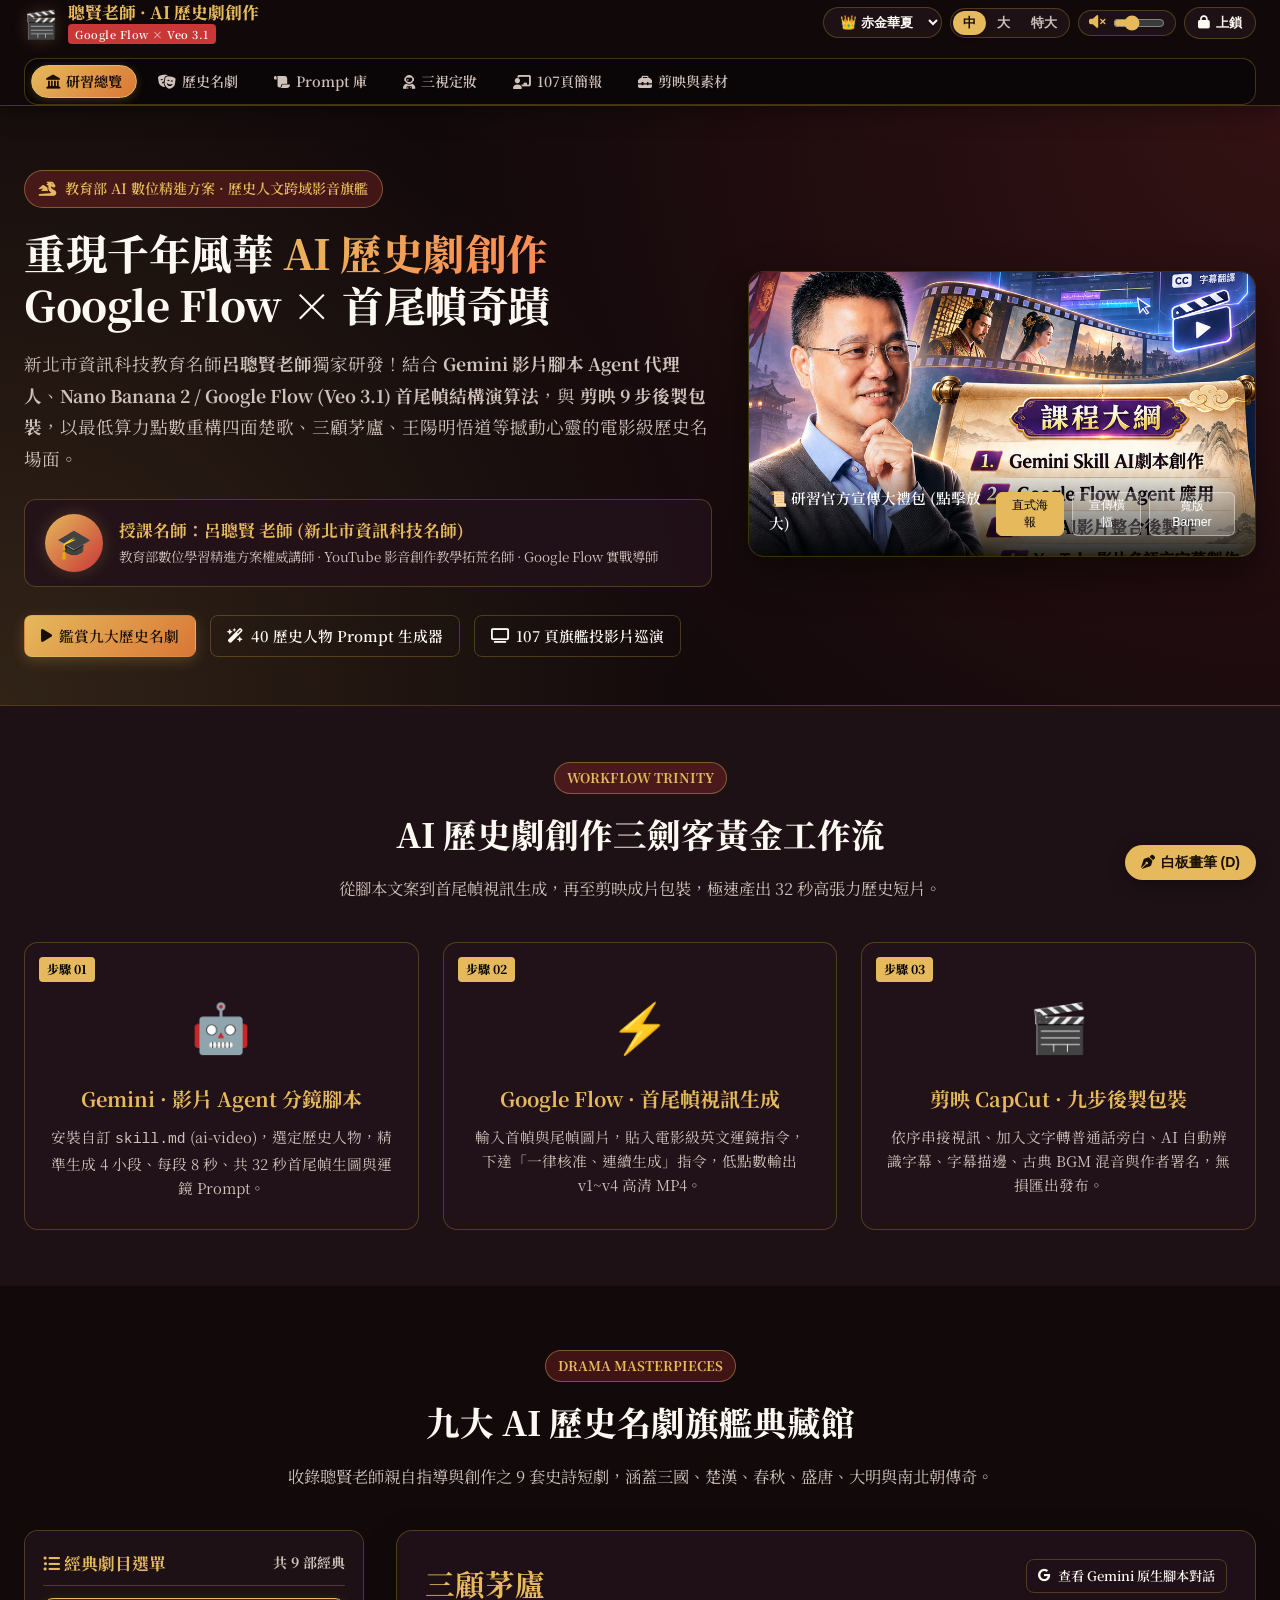
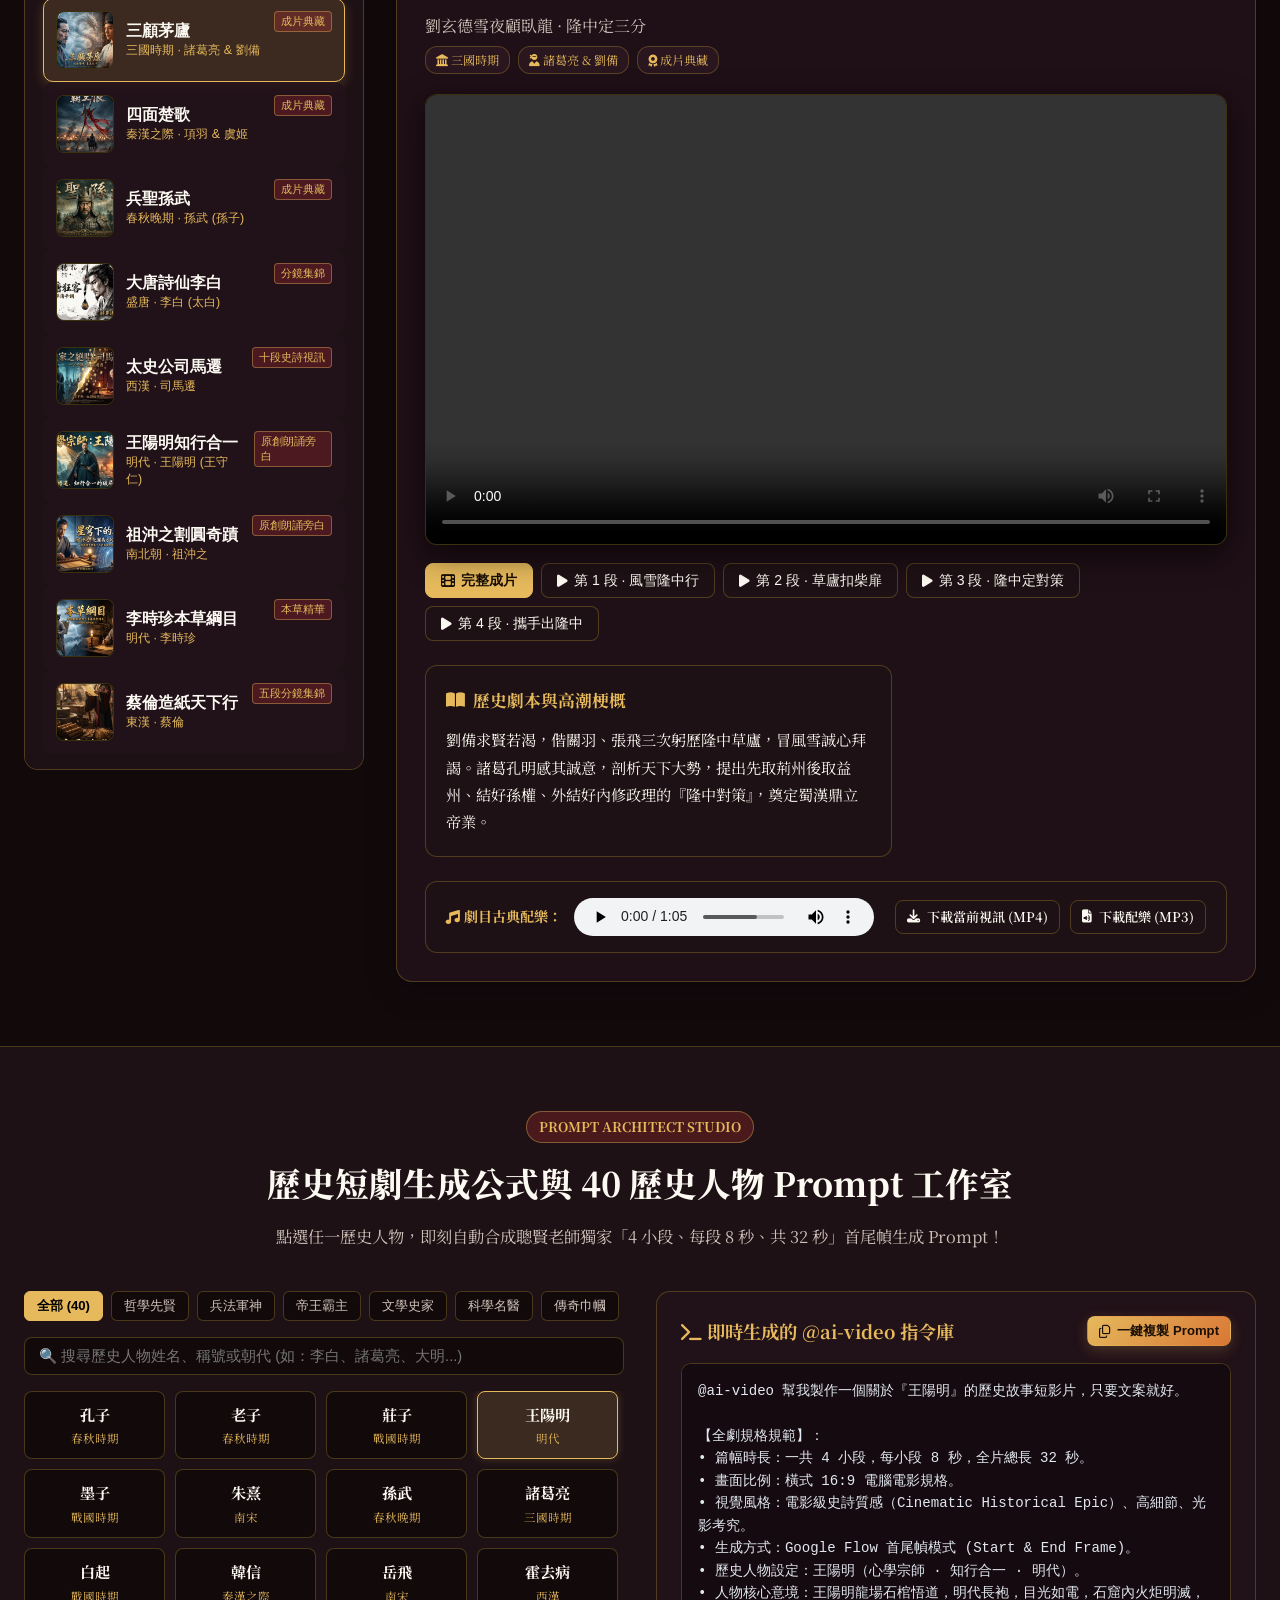
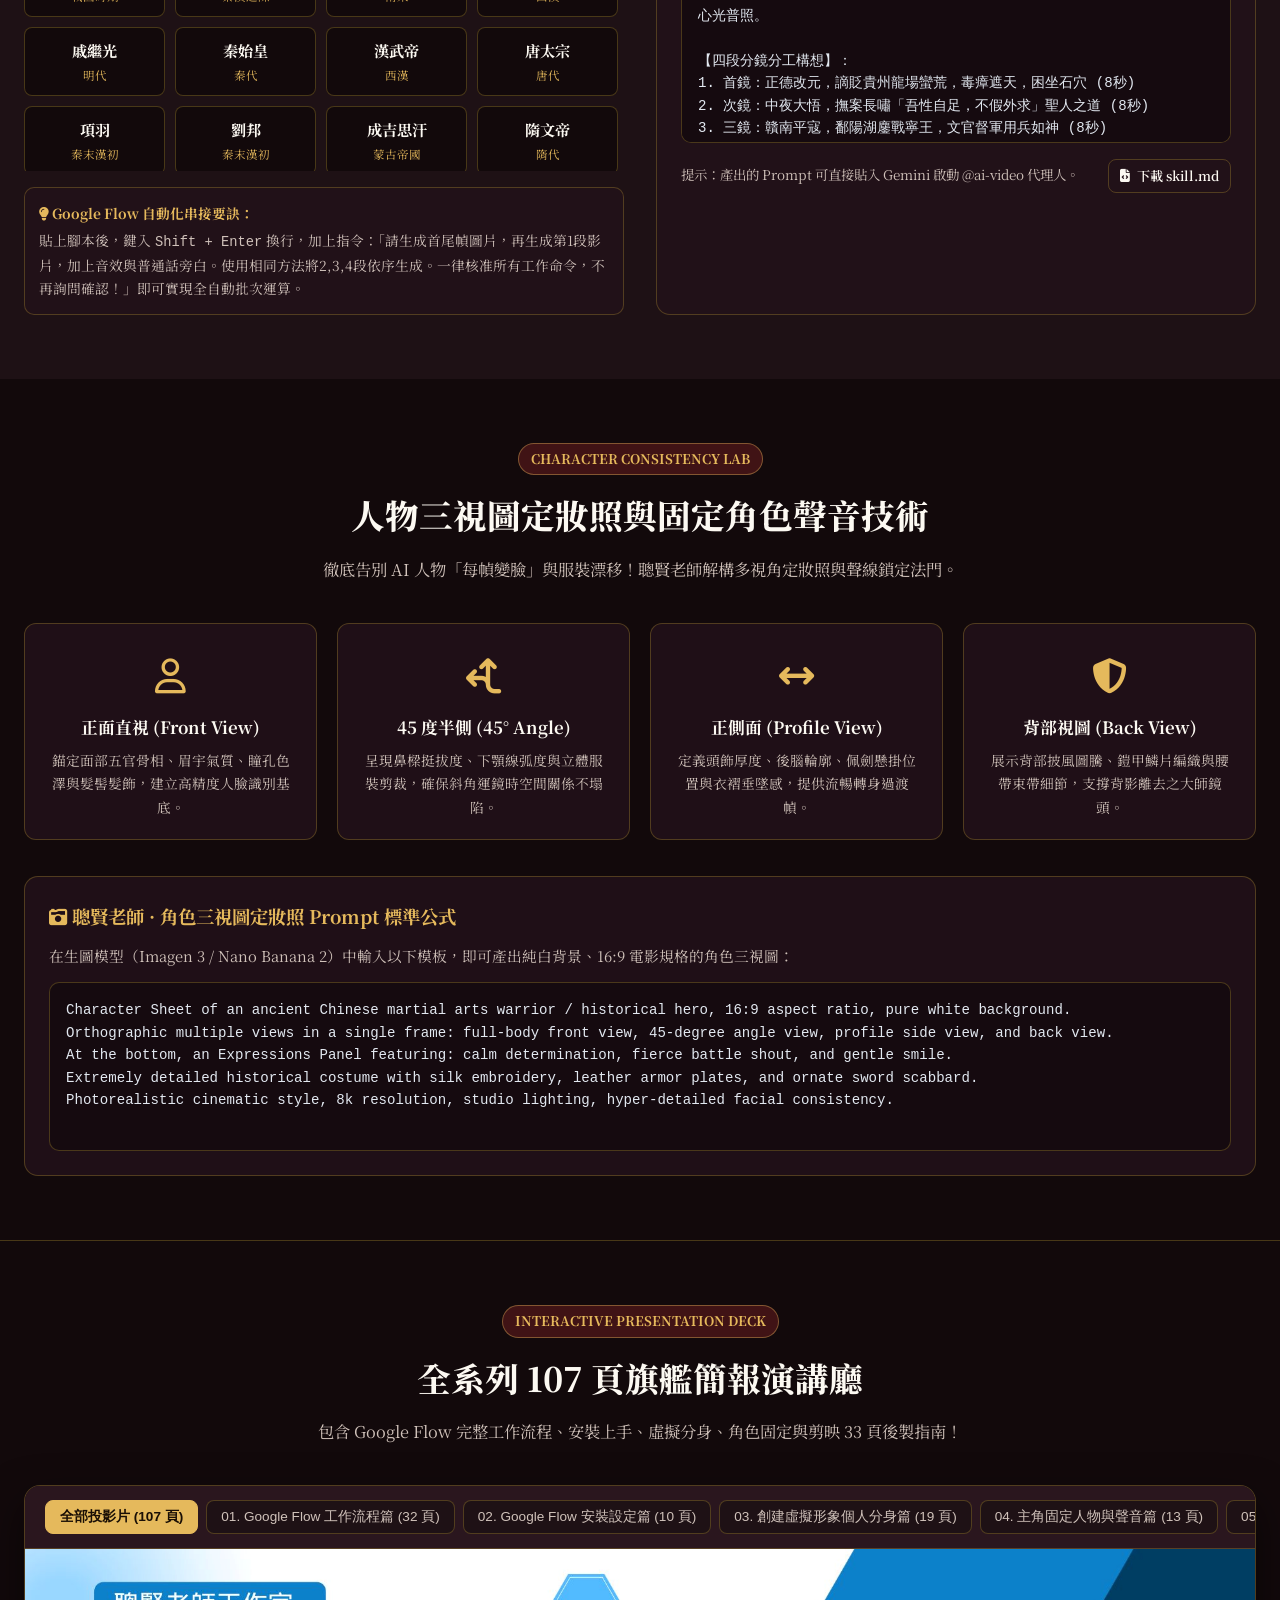
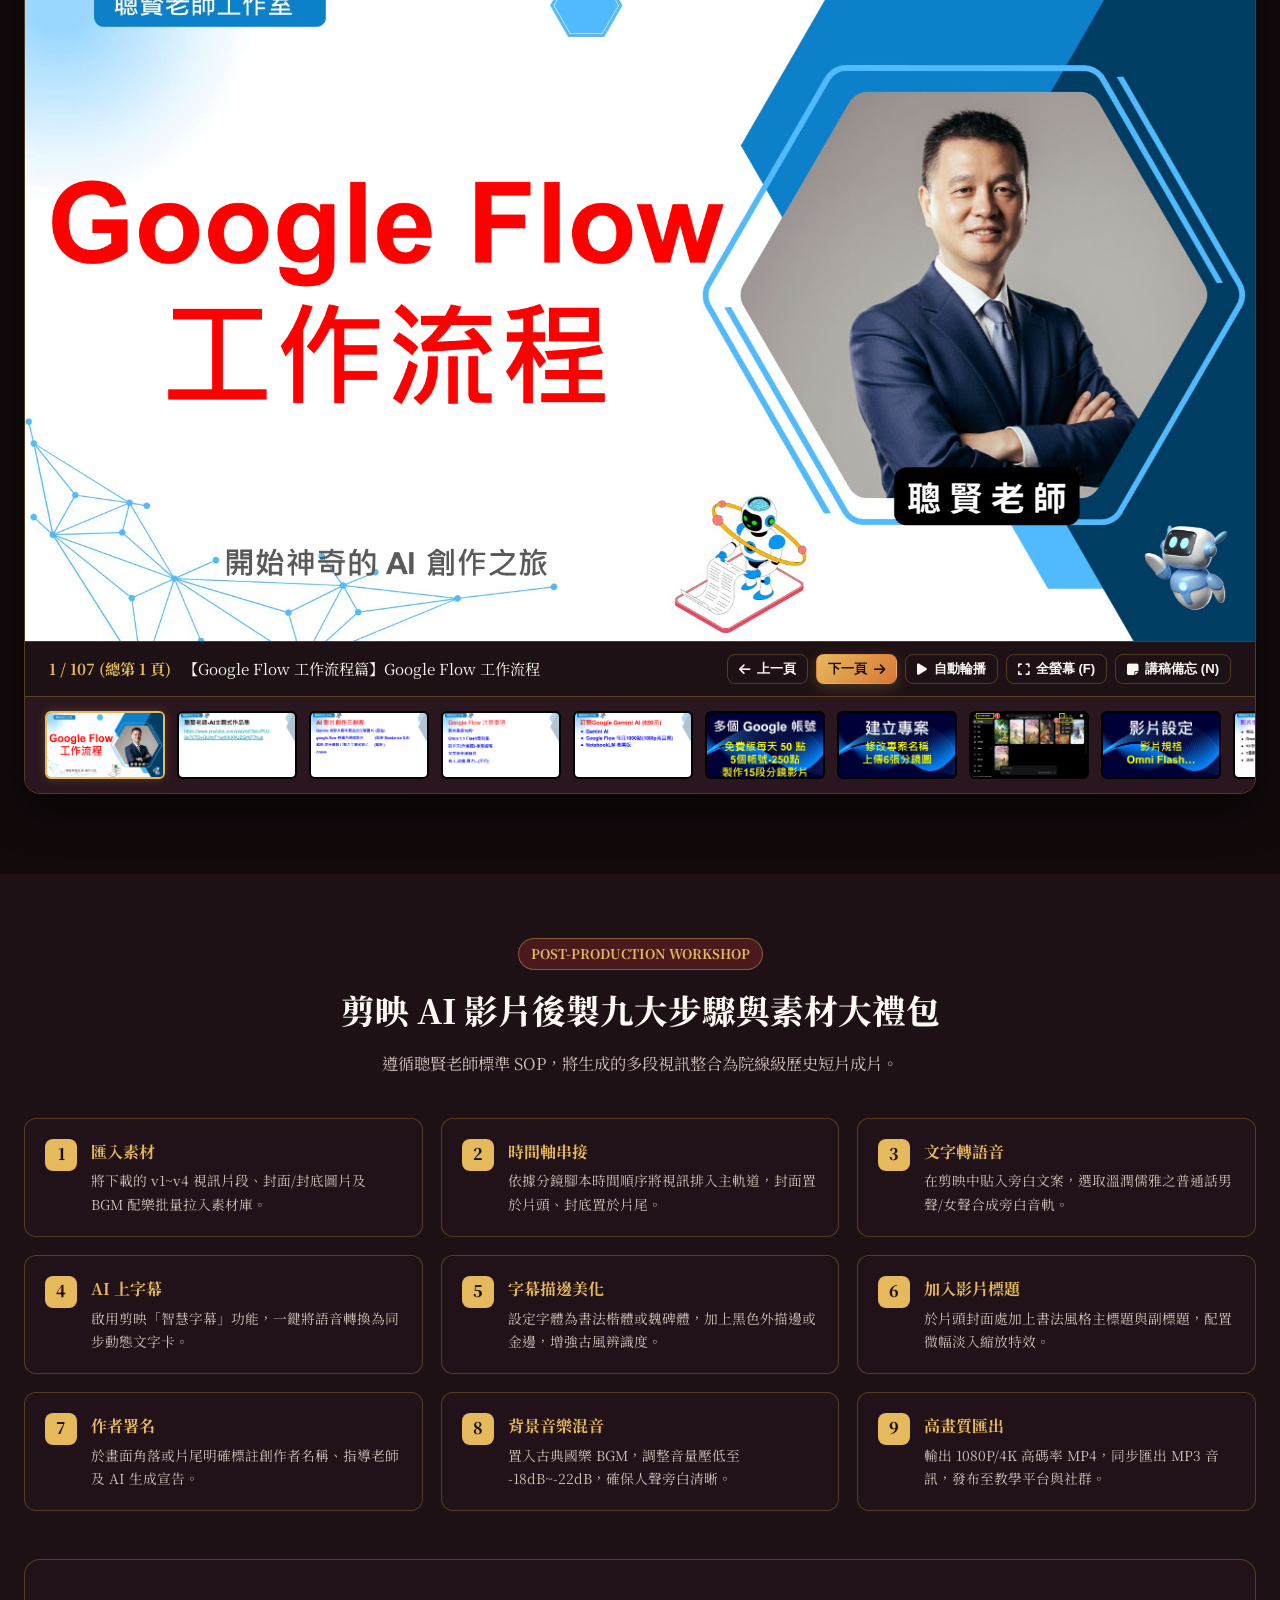
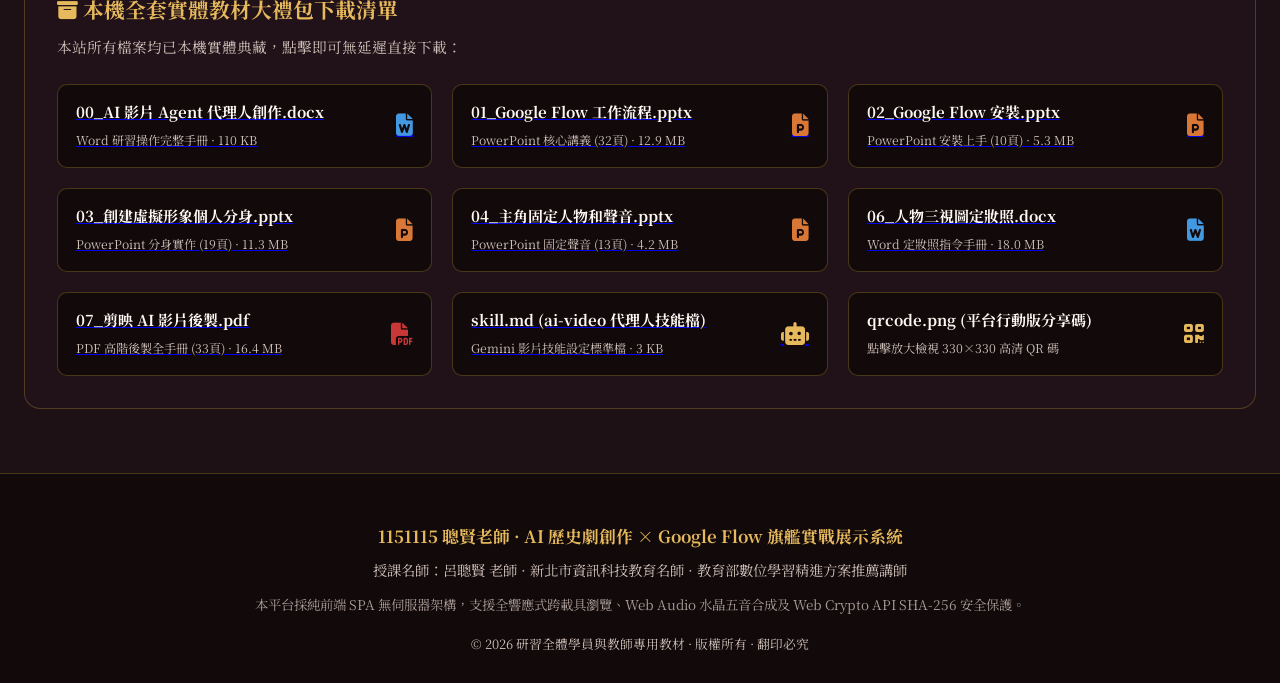
==== commit c458143d: "fix: 重新設計頂部導航膠囊標籤列與字級切換群組，徹底修復文字垂直折行與圖框異常" ====
--- a/index.html
+++ b/index.html
@@ -26,37 +26,37 @@
     <div class="container nav-inner">
       <a href="#" class="brand">
         <span class="brand-icon">🎬</span>
-        <div>
-          <span>聰賢老師 · AI 歷史劇創作</span>
+        <div class="brand-text">
+          <span class="brand-title">聰賢老師 · AI 歷史劇創作</span>
           <span class="brand-badge">Google Flow × Veo 3.1</span>
         </div>
       </a>
 
-      <!-- 頁籤導航 -->
+      <!-- 頁籤導航膠囊列 -->
       <nav class="nav-links">
-        <a href="#hero" class="nav-link active"><i class="fa-solid fa-landmark"></i> 研習總覽</a>
-        <a href="#drama" class="nav-link"><i class="fa-solid fa-masks-theater"></i> 九大歷史名劇</a>
-        <a href="#studio" class="nav-link"><i class="fa-solid fa-scroll"></i> Prompt 工作室</a>
-        <a href="#lab" class="nav-link"><i class="fa-solid fa-user-astronaut"></i> 三視圖定妝照</a>
-        <a href="#deck" class="nav-link"><i class="fa-solid fa-chalkboard-user"></i> 107頁簡報</a>
-        <a href="#toolbox" class="nav-link"><i class="fa-solid fa-toolbox"></i> 剪映與素材包</a>
+        <a href="#hero" class="nav-link active"><i class="fa-solid fa-landmark"></i> <span>研習總覽</span></a>
+        <a href="#drama" class="nav-link"><i class="fa-solid fa-masks-theater"></i> <span>歷史名劇</span></a>
+        <a href="#studio" class="nav-link"><i class="fa-solid fa-scroll"></i> <span>Prompt 庫</span></a>
+        <a href="#lab" class="nav-link"><i class="fa-solid fa-user-astronaut"></i> <span>三視定妝</span></a>
+        <a href="#deck" class="nav-link"><i class="fa-solid fa-chalkboard-user"></i> <span>107頁簡報</span></a>
+        <a href="#toolbox" class="nav-link"><i class="fa-solid fa-toolbox"></i> <span>剪映與素材</span></a>
       </nav>
 
       <!-- 輔助工具群組 -->
       <div class="nav-tools">
         <!-- 主題選擇 -->
-        <select id="themeSelect" class="tool-btn" title="切換色彩風格主題">
+        <select id="themeSelect" class="nav-select" title="切換色彩風格主題">
           <option value="imperial">👑 赤金華夏</option>
           <option value="obsidian">🌌 玄武墨夜</option>
           <option value="bamboo">🎋 青巒竹影</option>
           <option value="paper">📜 宣紙古籍</option>
         </select>
 
-        <!-- 字級切換 -->
-        <div class="btn-group" title="字級縮放 (樂齡無障礙)">
-          <button id="fontBtnMedium" class="tool-btn active">中</button>
-          <button id="fontBtnLarge" class="tool-btn">大</button>
-          <button id="fontBtnXlarge" class="tool-btn">特大</button>
+        <!-- 字級切換膠囊 -->
+        <div class="font-switch-group" title="字級縮放 (樂齡無障礙)">
+          <button id="fontBtnMedium" class="font-btn active">中</button>
+          <button id="fontBtnLarge" class="font-btn">大</button>
+          <button id="fontBtnXlarge" class="font-btn">特大</button>
         </div>
 
         <!-- 水晶音樂 -->
@@ -66,7 +66,7 @@
         </div>
 
         <!-- 門禁安全鎖 -->
-        <button id="lockBtn" class="tool-btn" title="門禁鎖 (Web Crypto SHA-256)"><i class="fa-solid fa-lock"></i> 上鎖</button>
+        <button id="lockBtn" class="lock-tool-btn" title="門禁鎖 (Web Crypto SHA-256)"><i class="fa-solid fa-lock"></i> <span>上鎖</span></button>
       </div>
     </div>
   </header>
--- a/style.css
+++ b/style.css
@@ -126,74 +126,268 @@
   padding: 0 24px;
 }
 
-/* 頂部導航列 */
+/* 頂部導航列 (Navbar - 旗艦級現代膠囊分頁設計) */
 .navbar {
   position: sticky;
   top: 0;
   z-index: 1000;
   background: var(--nav-bg);
-  backdrop-filter: blur(14px);
+  backdrop-filter: blur(16px);
+  -webkit-backdrop-filter: blur(16px);
   border-bottom: 1px solid var(--card-border);
-  box-shadow: 0 4px 20px rgba(0, 0, 0, 0.35);
+  box-shadow: 0 4px 24px rgba(0, 0, 0, 0.4);
+}
+.navbar .container {
+  max-width: 1600px;
+  padding: 0 24px;
 }
 .nav-inner {
   display: flex;
   align-items: center;
   justify-content: space-between;
-  height: 72px;
+  min-height: 64px;
+  height: auto;
   gap: 16px;
-}
+  padding: 8px 0;
+  flex-wrap: nowrap;
+}
+
+/* 品牌 Logo 區塊 */
 .brand {
   display: flex;
   align-items: center;
-  gap: 12px;
+  gap: 10px;
   text-decoration: none;
   color: var(--accent-gold);
-  font-size: 1.25rem;
-  font-weight: 700;
-  letter-spacing: 0.5px;
+  flex-shrink: 0;
+  white-space: nowrap !important;
 }
 .brand-icon {
-  font-size: 1.8rem;
+  font-size: 1.7rem;
   filter: drop-shadow(0 0 8px var(--shadow-glow));
+  flex-shrink: 0;
+}
+.brand-text {
+  display: flex;
+  flex-direction: column;
+  justify-content: center;
+  gap: 2px;
+}
+.brand-title {
+  font-size: 1.05rem;
+  font-weight: 800;
+  line-height: 1.2;
+  white-space: nowrap !important;
+  color: var(--accent-gold);
 }
 .brand-badge {
-  font-size: 0.72rem;
+  font-size: 0.68rem;
   background: var(--accent-red);
   color: #fff;
-  padding: 2px 7px;
+  padding: 1px 7px;
   border-radius: 4px;
   font-weight: 600;
-  letter-spacing: 0;
-}
-
+  letter-spacing: 0.5px;
+  display: inline-block;
+  align-self: flex-start;
+  white-space: nowrap !important;
+}
+
+/* 導航分頁膠囊列 (Pill Tab Bar) */
 .nav-links {
   display: flex;
   align-items: center;
-  gap: 8px;
+  gap: 6px;
   list-style: none;
-}
+  background: rgba(0, 0, 0, 0.32);
+  border: 1px solid var(--card-border);
+  border-radius: 36px;
+  padding: 4px 8px;
+  margin: 0;
+  overflow-x: auto;
+  scrollbar-width: none; /* Firefox */
+  -ms-overflow-style: none; /* IE 10+ */
+  flex-shrink: 0;
+  white-space: nowrap !important;
+}
+.nav-links::-webkit-scrollbar {
+  display: none; /* Chrome, Safari, Edge */
+}
+
 .nav-link {
   color: var(--text-muted);
   text-decoration: none;
-  padding: 8px 14px;
-  border-radius: 8px;
-  font-size: 0.95rem;
-  font-weight: 500;
-  transition: all 0.2s ease;
-  display: flex;
-  align-items: center;
+  padding: 6px 14px;
+  border-radius: 24px;
+  font-size: 0.88rem;
+  font-weight: 600;
+  transition: all 0.22s ease-in-out;
+  display: inline-flex;
+  align-items: center;
+  justify-content: center;
   gap: 6px;
-}
-.nav-link:hover, .nav-link.active {
+  white-space: nowrap !important; /* 強制不折行，絕不垂直堆疊文字 */
+  flex-shrink: 0;
+  border: 1px solid transparent;
+  line-height: 1.4;
+}
+.nav-link i {
+  font-size: 0.88rem;
+  flex-shrink: 0;
+}
+.nav-link span {
+  white-space: nowrap !important;
+}
+
+.nav-link:hover {
   color: var(--accent-gold);
   background: rgba(229, 185, 92, 0.12);
-}
-
+  border-color: rgba(229, 185, 92, 0.25);
+}
+
+.nav-link.active {
+  color: #1a0f05;
+  background: linear-gradient(135deg, var(--accent-gold), var(--accent-secondary));
+  border-color: var(--accent-gold);
+  font-weight: 700;
+  box-shadow: 0 2px 10px var(--shadow-glow);
+}
+[data-theme="obsidian"] .nav-link.active {
+  color: #0a0c10;
+}
+[data-theme="bamboo"] .nav-link.active {
+  color: #0a1510;
+}
+[data-theme="paper"] .nav-link.active {
+  color: #ffffff;
+  background: var(--accent-red);
+}
+
+/* 頂部輔助工具群組 */
 .nav-tools {
   display: flex;
   align-items: center;
-  gap: 10px;
+  gap: 8px;
+  flex-shrink: 0;
+  white-space: nowrap !important;
+}
+
+/* 主題下拉選單 */
+.nav-select {
+  background: var(--bg-secondary);
+  border: 1px solid var(--card-border);
+  color: var(--text-main);
+  padding: 6px 12px;
+  border-radius: 20px;
+  font-size: 0.84rem;
+  font-weight: 600;
+  cursor: pointer;
+  display: inline-flex;
+  align-items: center;
+  outline: none;
+  white-space: nowrap !important;
+  flex-shrink: 0;
+  transition: border-color 0.2s, box-shadow 0.2s;
+}
+.nav-select:hover, .nav-select:focus {
+  border-color: var(--accent-gold);
+  box-shadow: 0 0 8px var(--shadow-glow);
+}
+
+/* 字級切換膠囊按鈕群 (Font Switch Group) */
+.font-switch-group {
+  display: inline-flex;
+  align-items: center;
+  background: var(--bg-secondary);
+  border: 1px solid var(--card-border);
+  border-radius: 20px;
+  padding: 2px;
+  white-space: nowrap !important;
+  flex-shrink: 0;
+  gap: 1px;
+}
+.font-btn {
+  background: transparent;
+  border: none;
+  color: var(--text-muted);
+  padding: 4px 10px;
+  border-radius: 16px;
+  font-size: 0.82rem;
+  font-weight: 600;
+  cursor: pointer;
+  white-space: nowrap !important;
+  flex-shrink: 0;
+  transition: all 0.2s;
+  display: inline-flex;
+  align-items: center;
+  justify-content: center;
+  line-height: 1.2;
+}
+.font-btn:hover {
+  color: var(--text-main);
+}
+.font-btn.active {
+  background: var(--accent-gold);
+  color: #1a0f05;
+  font-weight: 700;
+  box-shadow: 0 1px 6px rgba(0, 0, 0, 0.3);
+}
+[data-theme="bamboo"] .font-btn.active {
+  color: #0a1510;
+}
+[data-theme="paper"] .font-btn.active {
+  color: #ffffff;
+}
+
+/* 音樂播放條微型控件 */
+.music-bar {
+  display: inline-flex;
+  align-items: center;
+  gap: 7px;
+  background: var(--bg-secondary);
+  border: 1px solid var(--card-border);
+  padding: 4px 10px;
+  border-radius: 20px;
+  white-space: nowrap !important;
+  flex-shrink: 0;
+}
+.music-btn {
+  background: transparent;
+  border: none;
+  color: var(--accent-gold);
+  font-size: 0.92rem;
+  cursor: pointer;
+  display: inline-flex;
+  align-items: center;
+  justify-content: center;
+}
+.music-vol {
+  width: 52px;
+  accent-color: var(--accent-gold);
+  cursor: pointer;
+}
+
+/* 上鎖按鈕 */
+.lock-tool-btn {
+  background: var(--bg-secondary);
+  border: 1px solid var(--card-border);
+  color: var(--text-main);
+  padding: 6px 13px;
+  border-radius: 20px;
+  font-size: 0.84rem;
+  font-weight: 600;
+  cursor: pointer;
+  display: inline-flex;
+  align-items: center;
+  gap: 6px;
+  white-space: nowrap !important;
+  flex-shrink: 0;
+  transition: all 0.2s;
+}
+.lock-tool-btn:hover {
+  border-color: var(--accent-red);
+  color: var(--accent-red);
+  box-shadow: 0 0 8px rgba(201, 55, 55, 0.3);
 }
 
 /* 按鈕與控制元件 */
@@ -210,7 +404,7 @@
   border: 1px solid transparent;
   transition: all 0.2s ease;
   text-decoration: none;
-  white-space: nowrap;
+  white-space: nowrap !important;
 }
 .btn-primary {
   background: linear-gradient(135deg, var(--accent-gold), var(--accent-secondary));
@@ -236,7 +430,7 @@
   font-size: 0.82rem;
 }
 
-/* 頂部工具按鈕群 */
+/* 頂部工具按鈕通用樣式 */
 .tool-btn {
   background: var(--bg-secondary);
   border: 1px solid var(--card-border);
@@ -245,36 +439,15 @@
   border-radius: 8px;
   font-size: 0.86rem;
   cursor: pointer;
-  display: flex;
+  display: inline-flex;
   align-items: center;
   gap: 6px;
+  white-space: nowrap !important;
   transition: all 0.2s;
 }
 .tool-btn:hover {
   border-color: var(--accent-gold);
   color: var(--accent-gold);
-}
-
-/* 音樂播放器微型控件 */
-.music-bar {
-  display: flex;
-  align-items: center;
-  gap: 8px;
-  background: var(--bg-secondary);
-  border: 1px solid var(--card-border);
-  padding: 4px 12px;
-  border-radius: 20px;
-}
-.music-btn {
-  background: transparent;
-  border: none;
-  color: var(--accent-gold);
-  font-size: 1rem;
-  cursor: pointer;
-}
-.music-vol {
-  width: 60px;
-  accent-color: var(--accent-gold);
 }
 
 /* 主橫幅 (Hero Banner) */
@@ -1341,6 +1514,21 @@
 }
 
 /* 響應式斷點 */
+@media (max-width: 1280px) {
+  .nav-inner {
+    flex-wrap: wrap;
+    padding: 10px 0;
+    gap: 12px;
+  }
+  .nav-links {
+    order: 3;
+    width: 100%;
+    justify-content: flex-start;
+    border-radius: 14px;
+    padding: 6px;
+  }
+}
+
 @media (max-width: 1080px) {
   .hero-grid { grid-template-columns: 1fr; }
   .drama-layout { grid-template-columns: 1fr; }
@@ -1348,11 +1536,32 @@
   .studio-layout { grid-template-columns: 1fr; }
   .lab-grid { grid-template-columns: repeat(2, 1fr); }
   .steps-grid { grid-template-columns: repeat(2, 1fr); }
-  .nav-links { display: none; }
+}
+
+@media (max-width: 768px) {
+  .nav-tools {
+    gap: 6px;
+  }
+  .music-vol {
+    width: 44px;
+  }
+  .nav-select {
+    padding: 5px 8px;
+    font-size: 0.78rem;
+  }
+  .font-btn {
+    padding: 3px 7px;
+    font-size: 0.76rem;
+  }
+  .lock-tool-btn {
+    padding: 5px 9px;
+    font-size: 0.78rem;
+  }
 }
 
 @media (max-width: 640px) {
-  .hero-title { font-size: 1.9rem; }
+  .hero-title { font-size: 1.85rem; }
+  .brand-title { font-size: 0.95rem; }
   .lab-grid { grid-template-columns: 1fr; }
   .steps-grid { grid-template-columns: 1fr; }
   .stage-details { grid-template-columns: 1fr; }
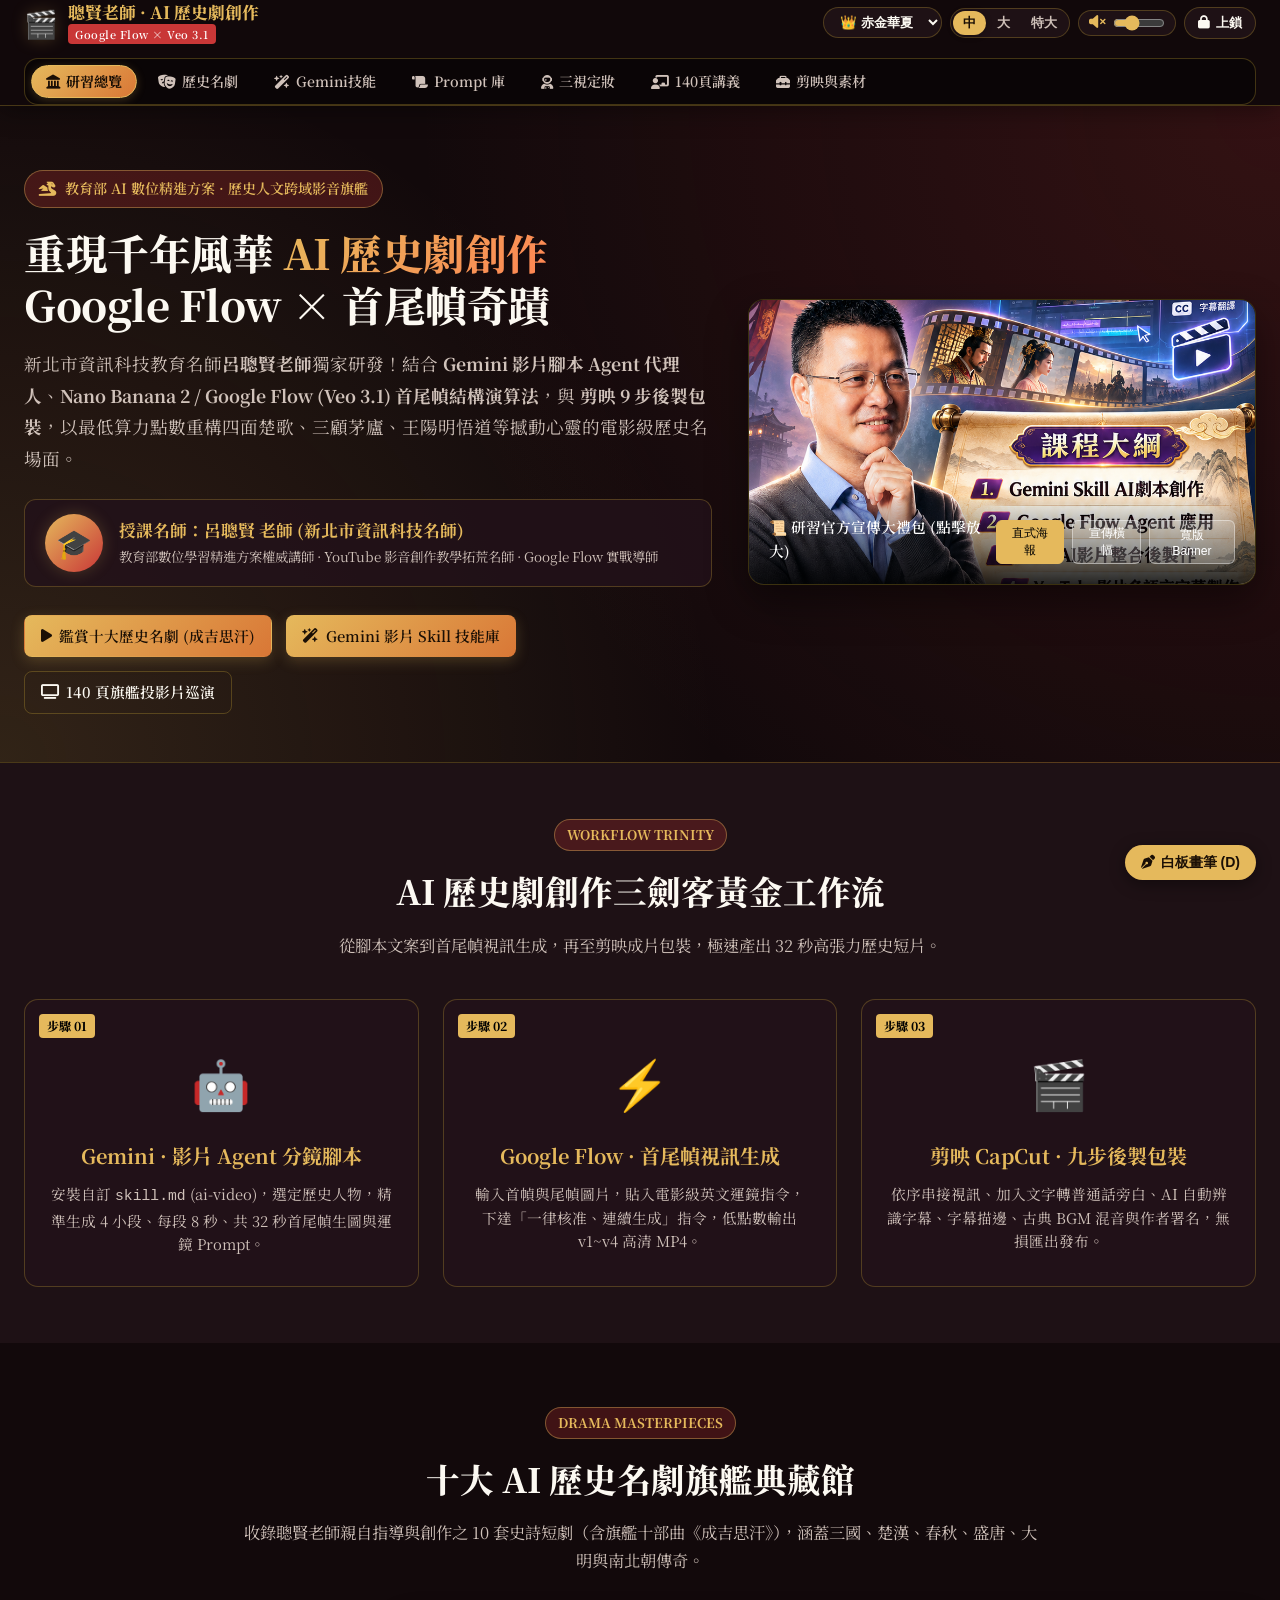
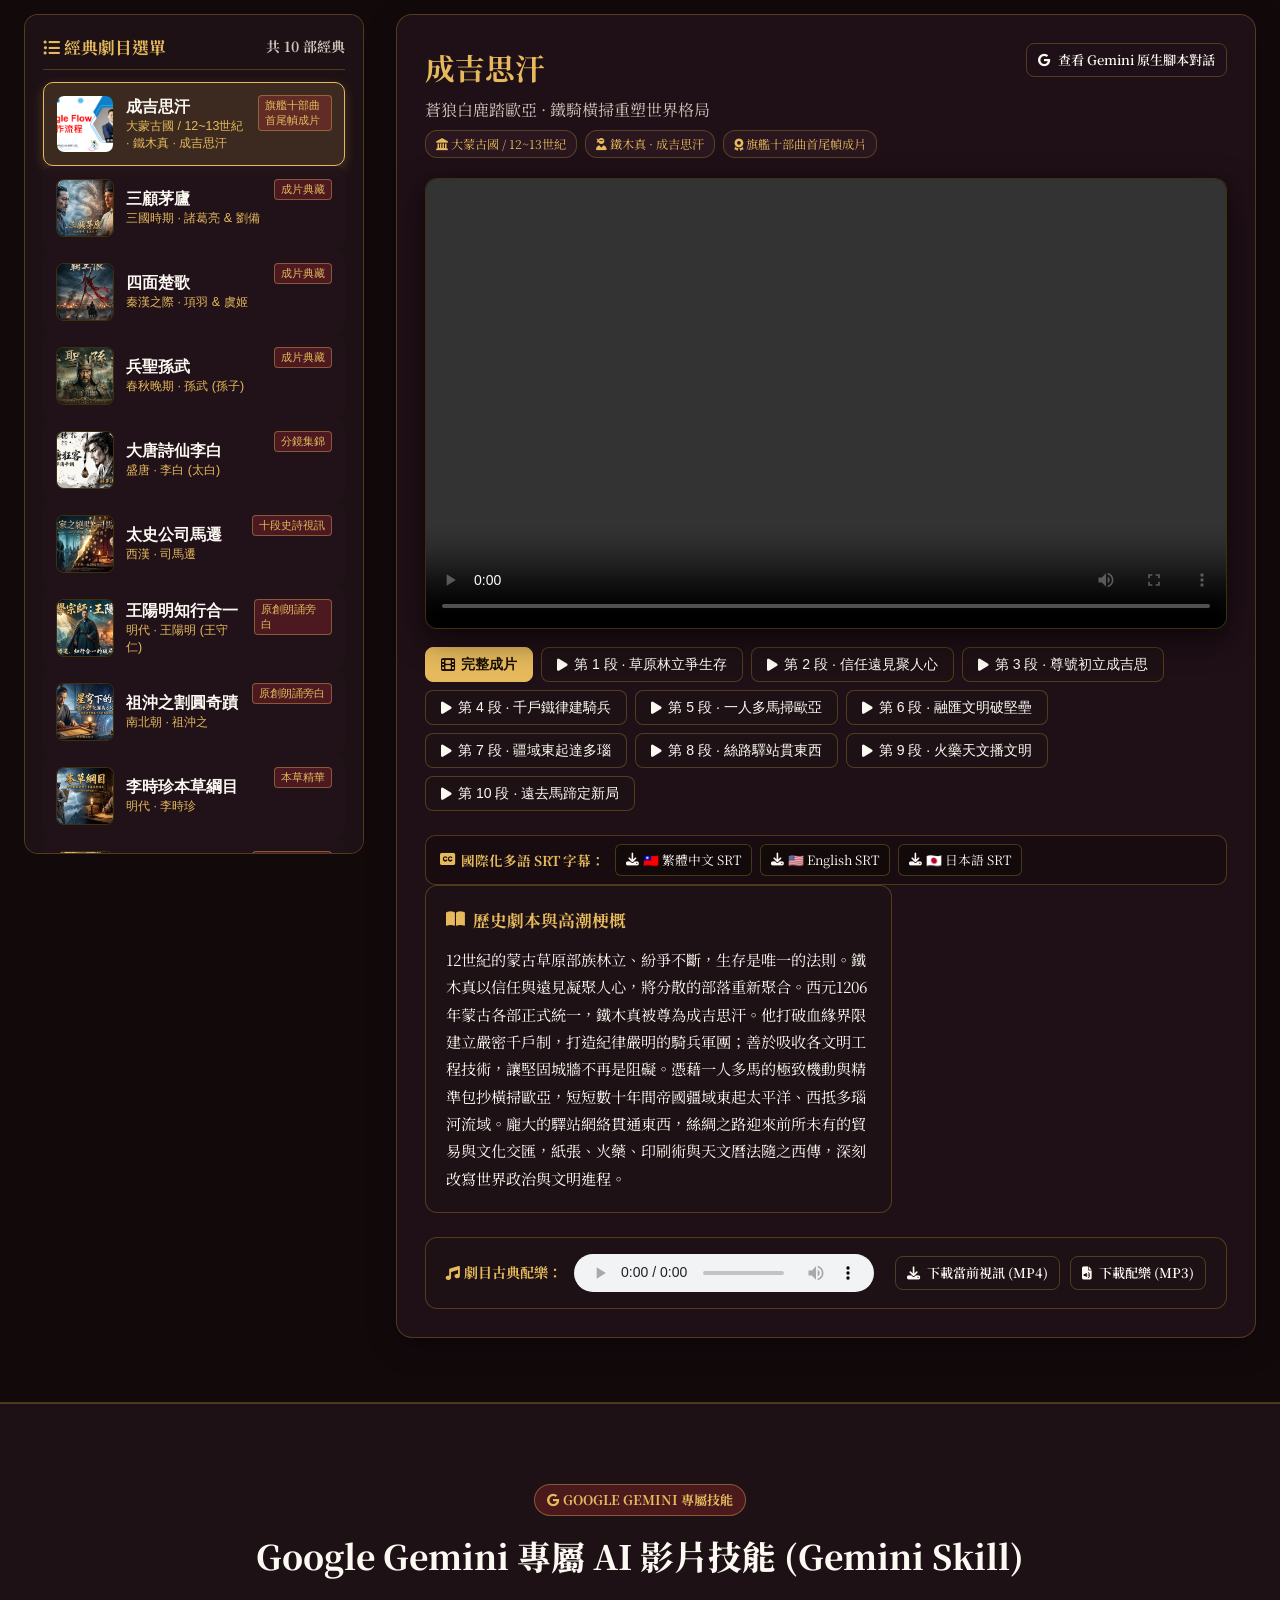
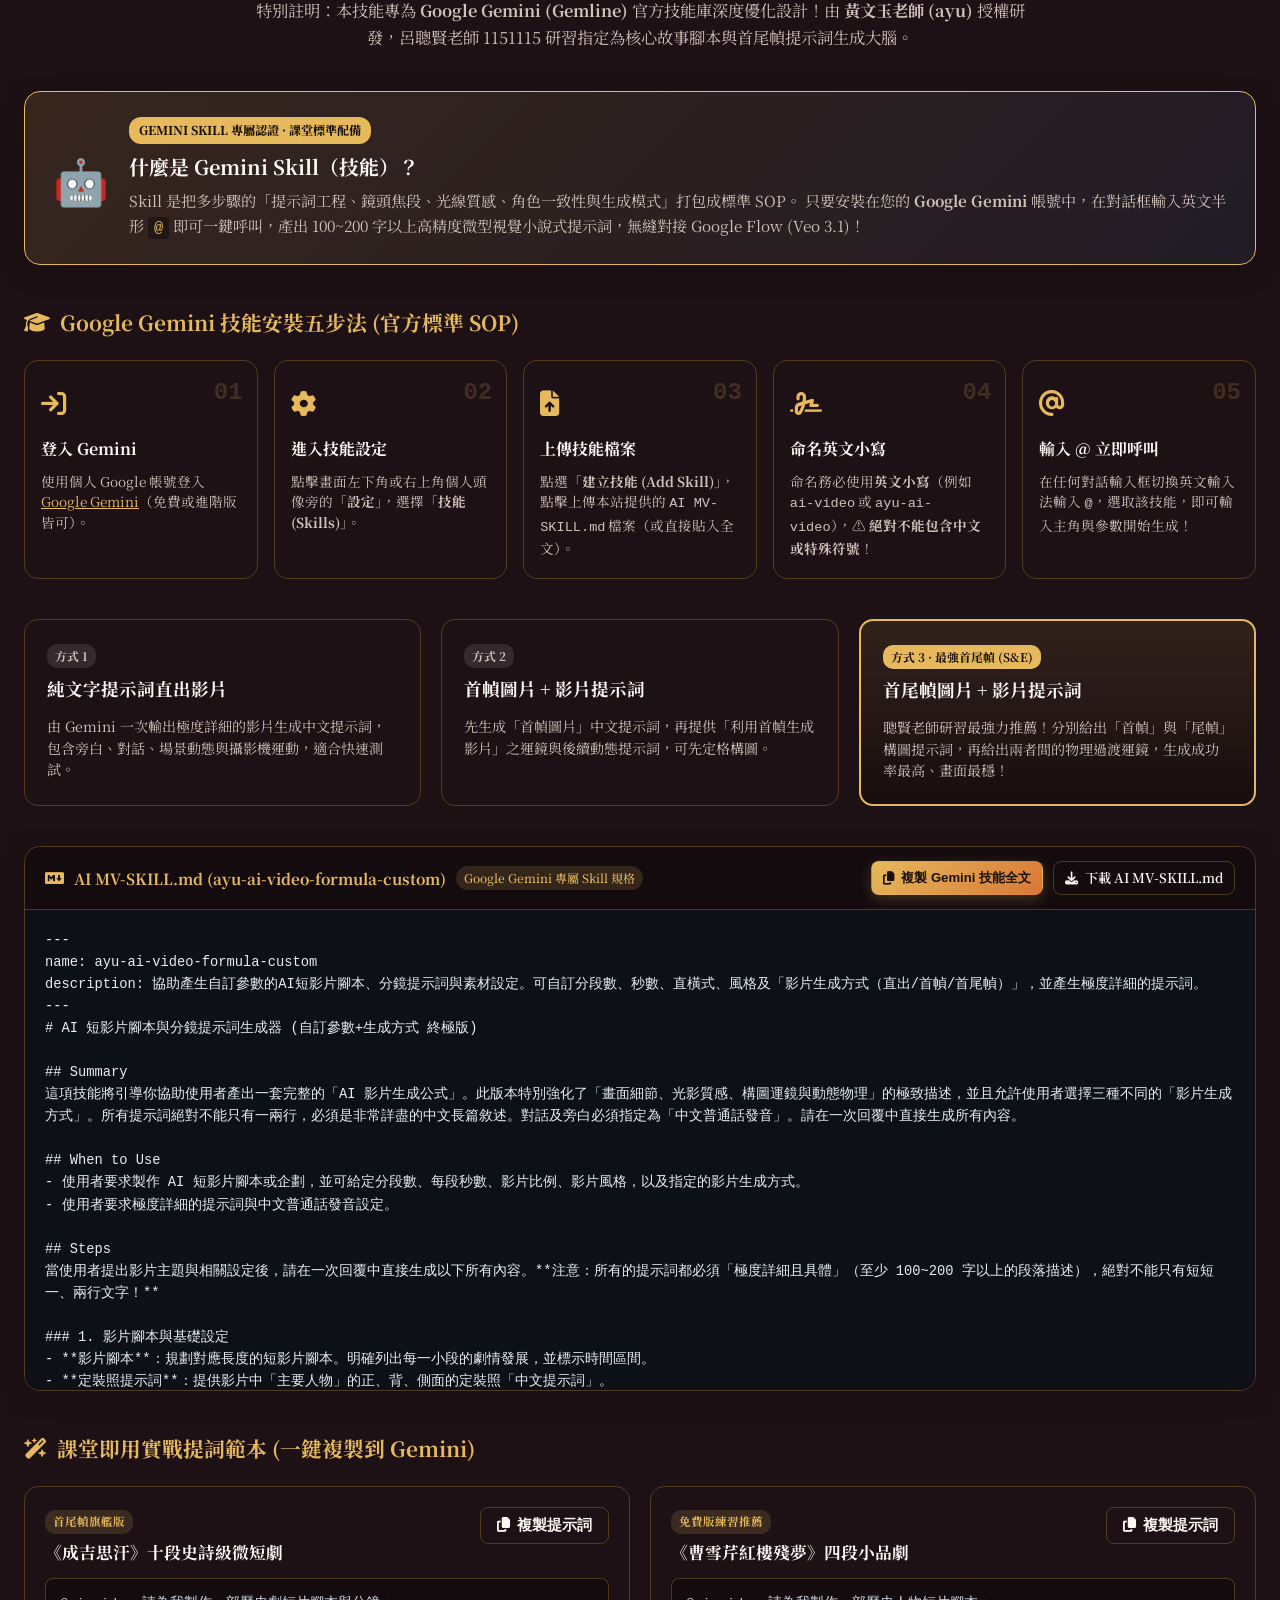
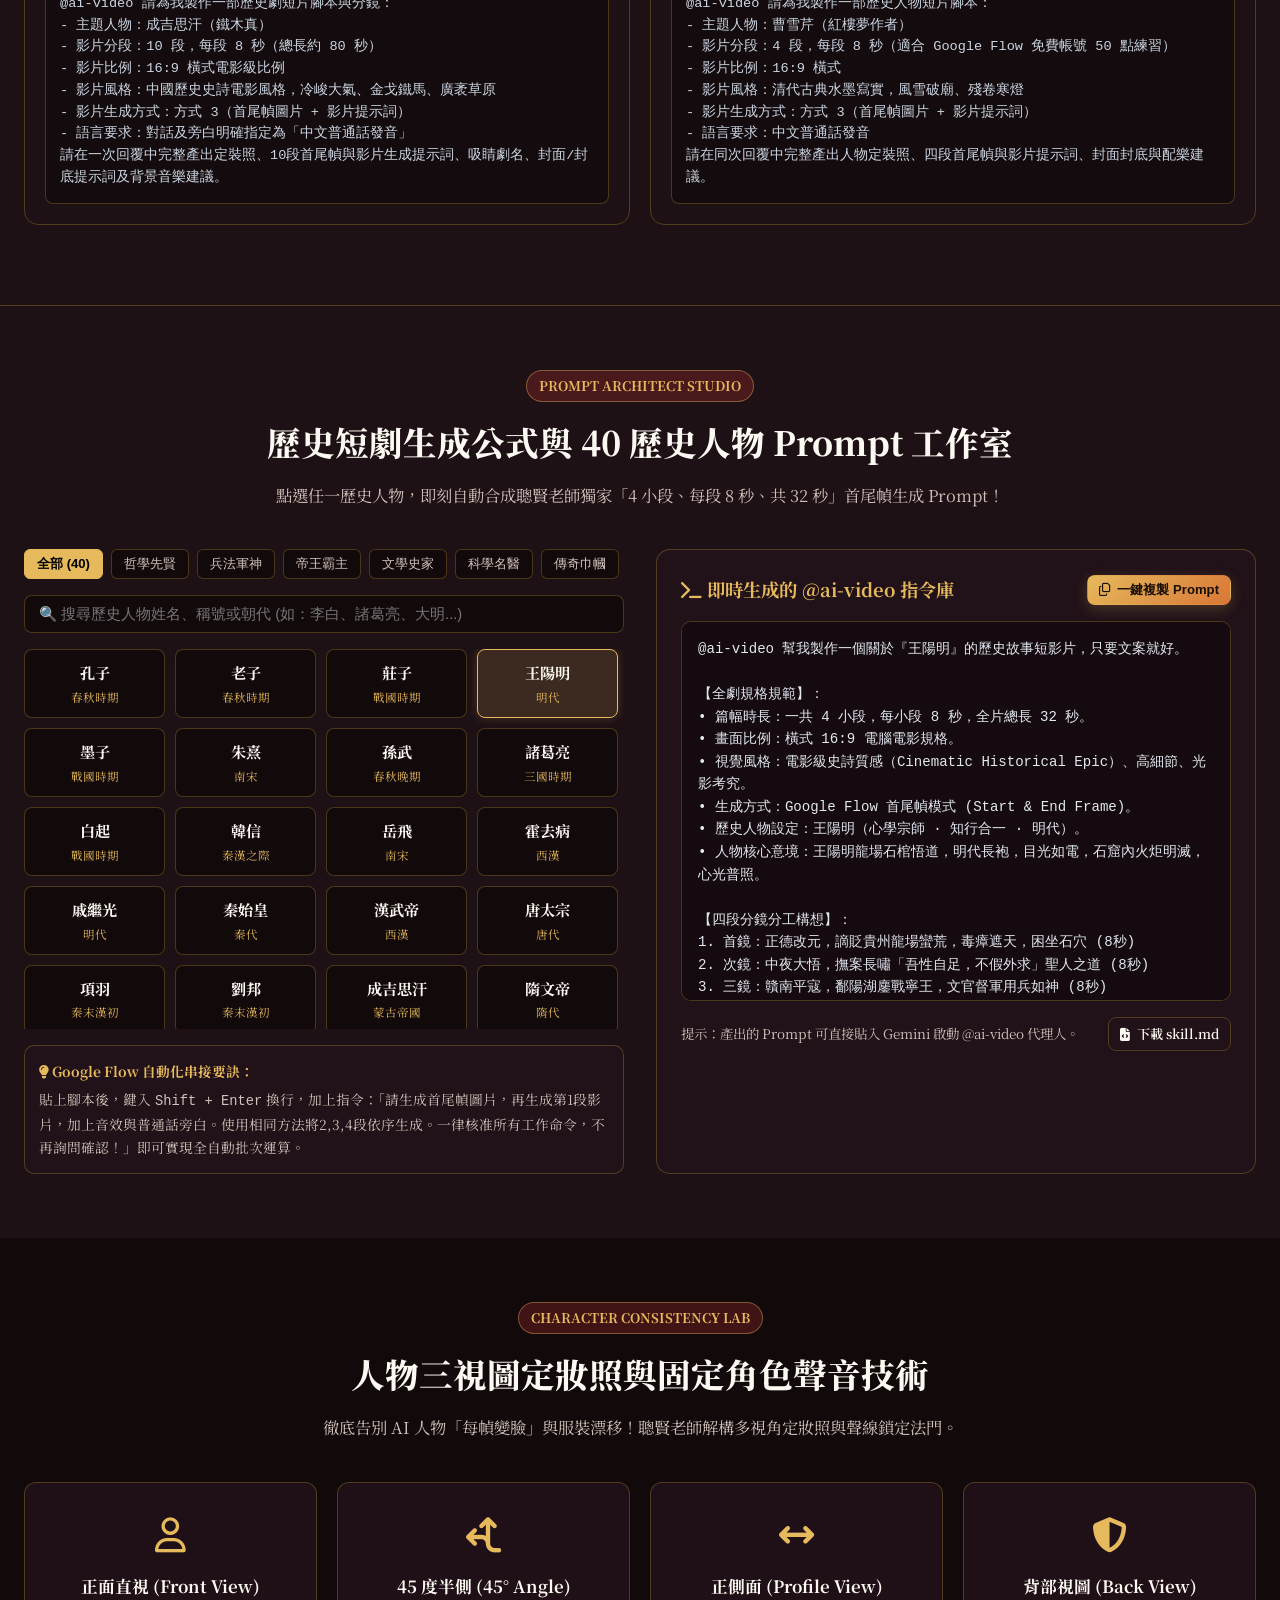
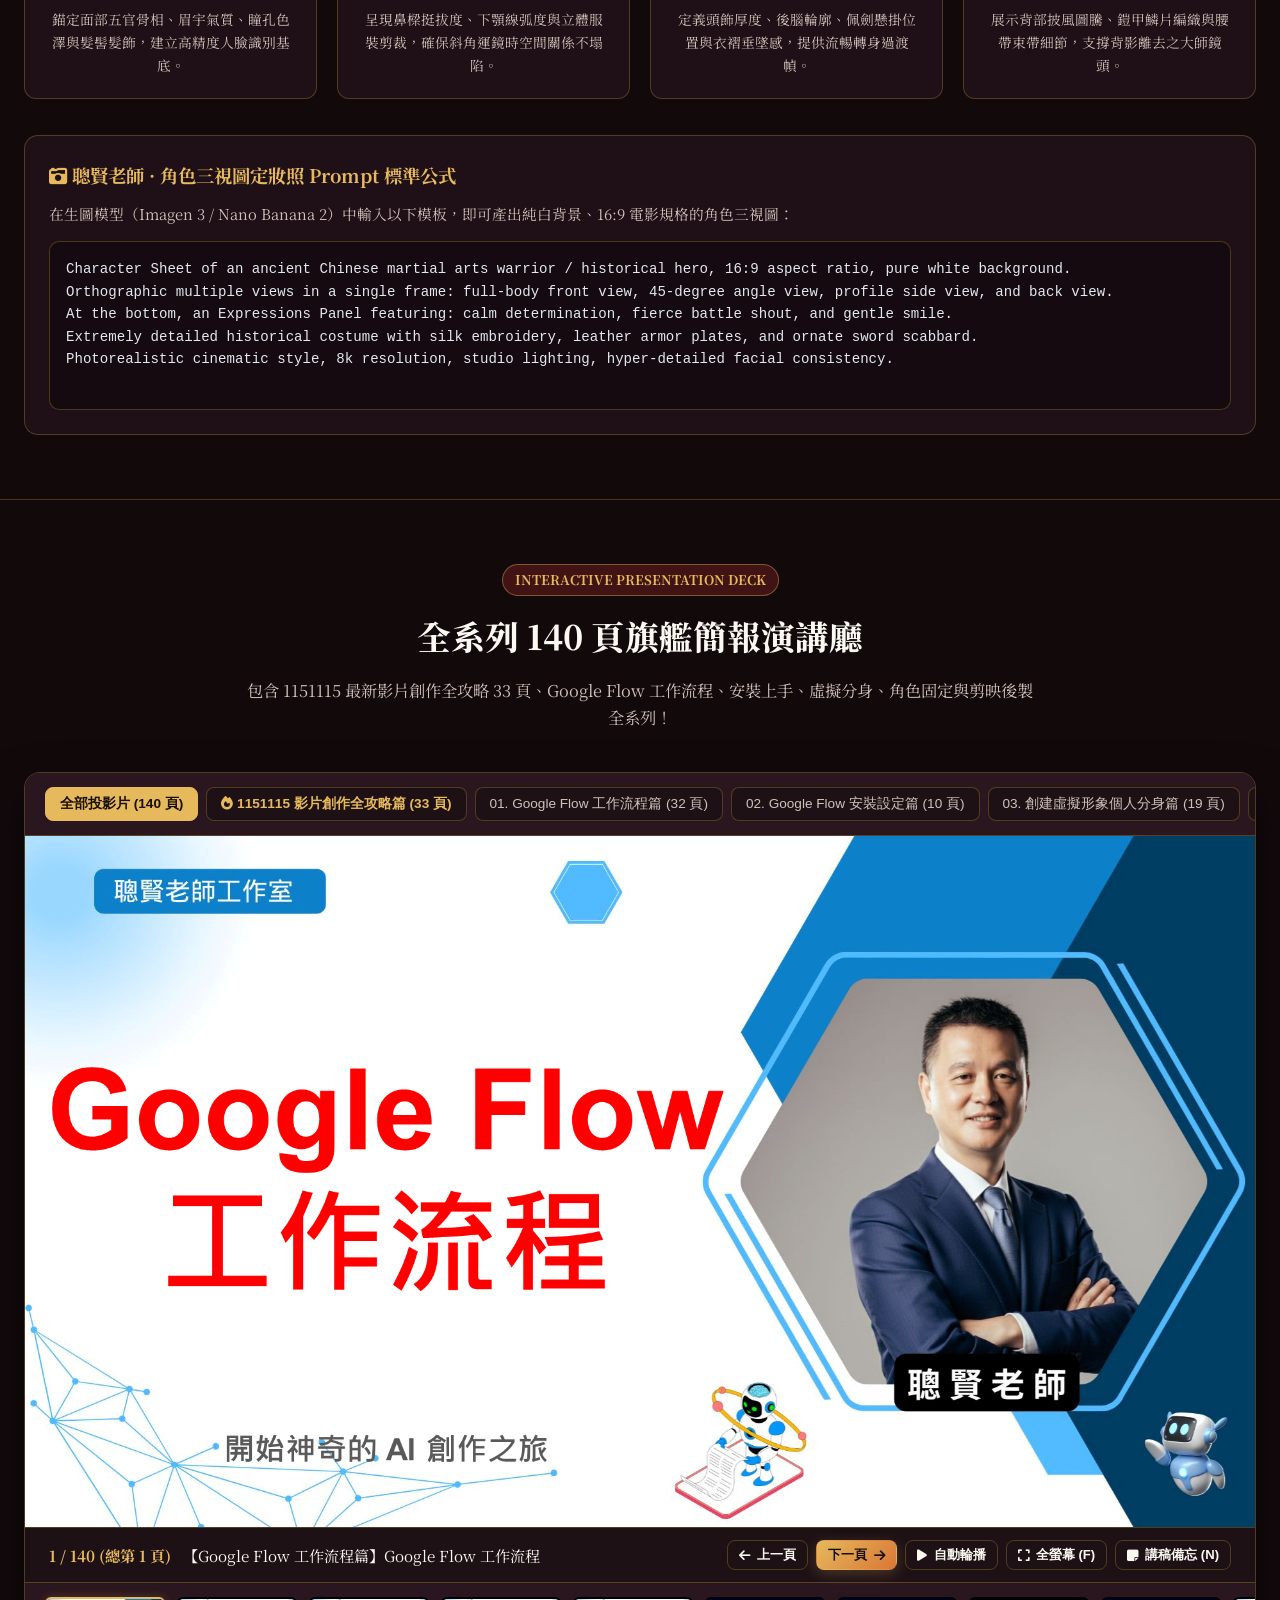
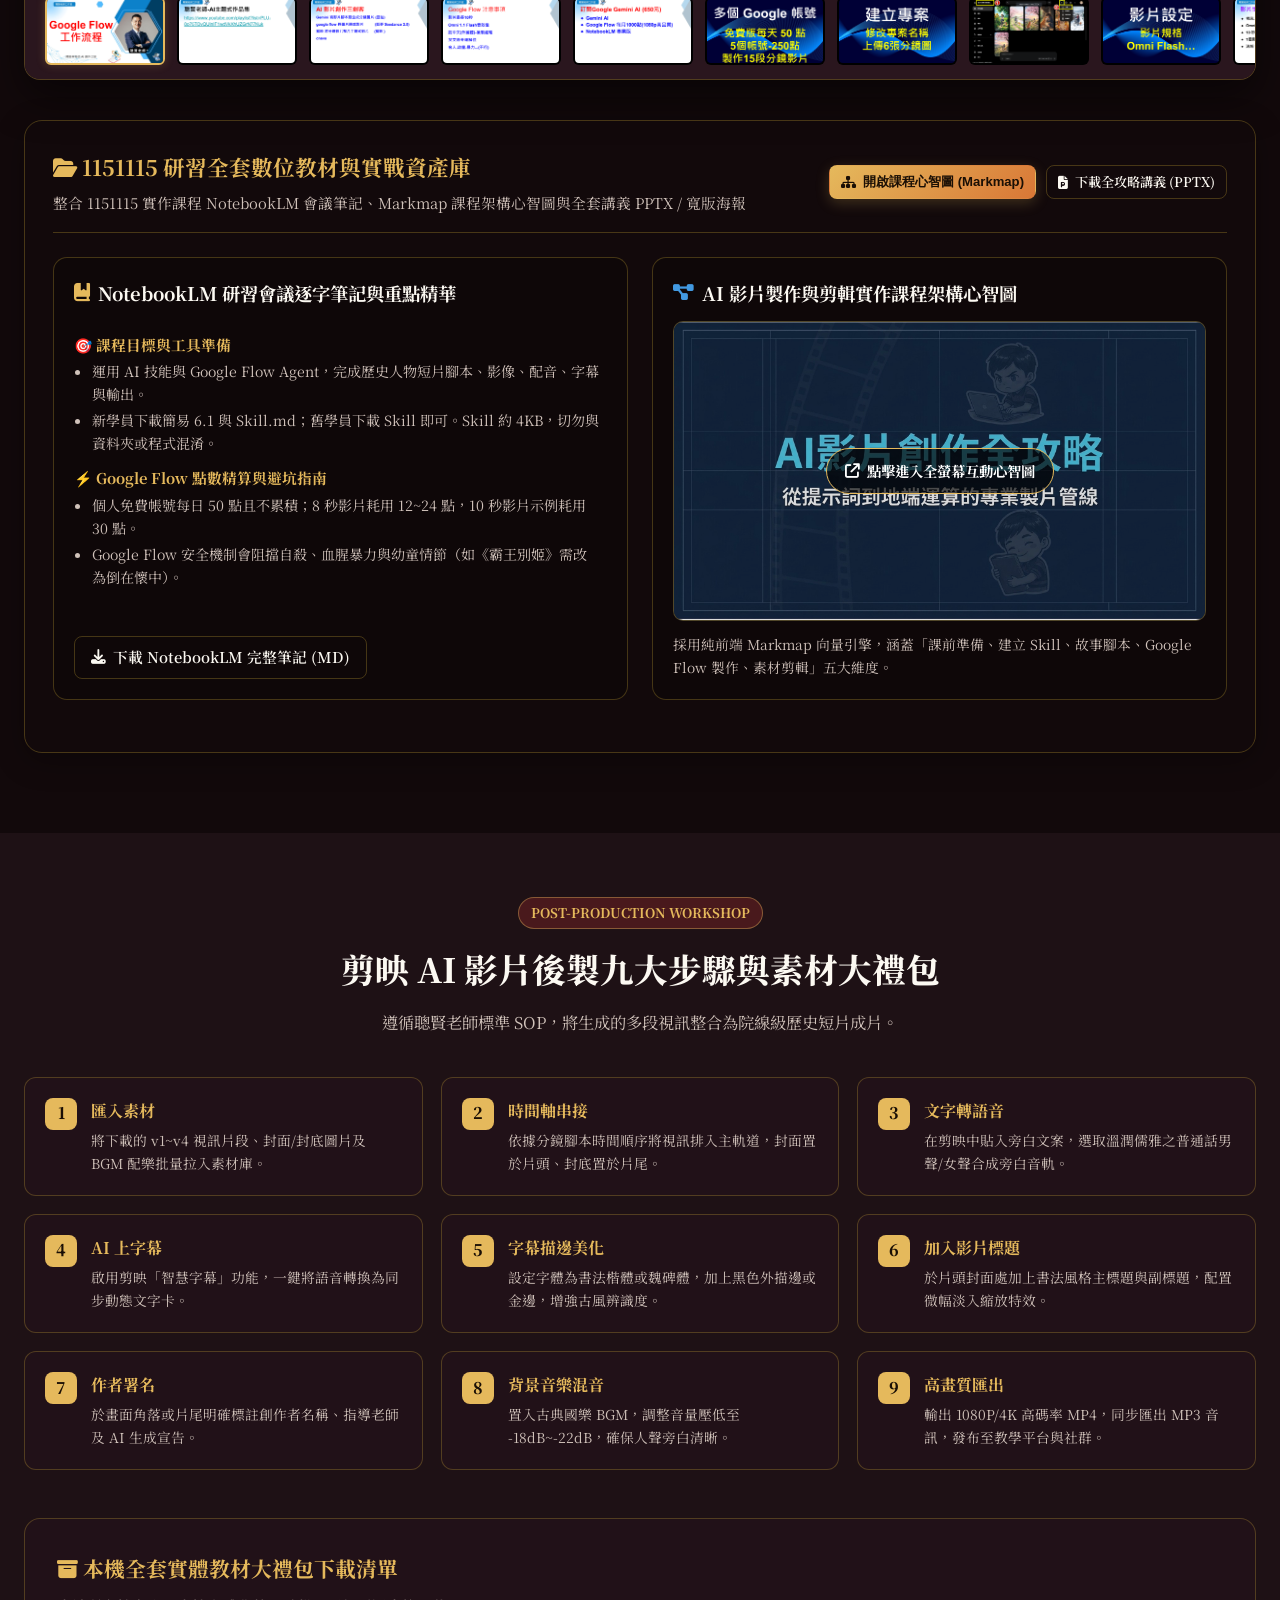
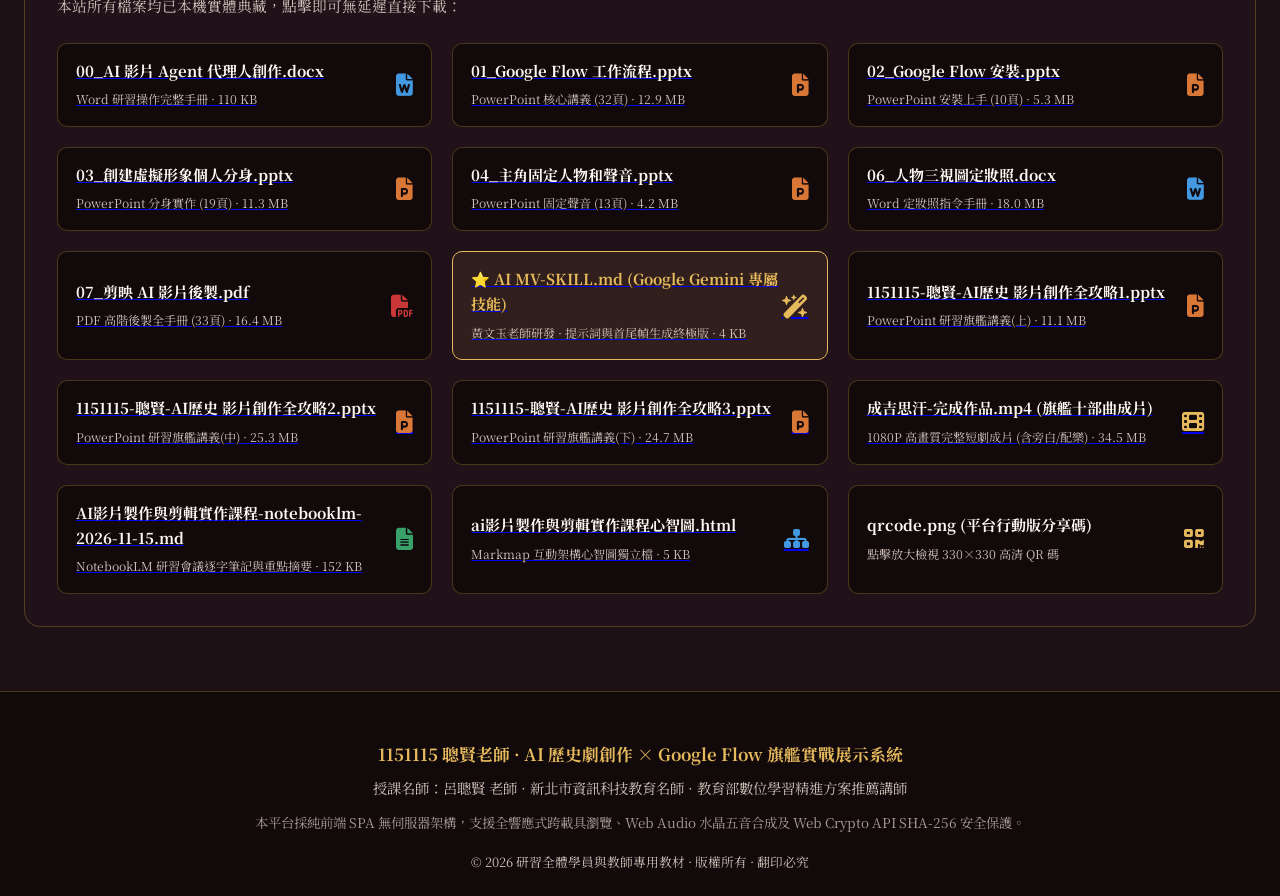
==== commit e7094c47: "feat: 匯入1151115成吉思汗旗艦十部曲、首尾幀對比展台、講義心智圖，並加入Google Gemini專屬技能專區" ====
--- a/index.html
+++ b/index.html
@@ -36,9 +36,10 @@
       <nav class="nav-links">
         <a href="#hero" class="nav-link active"><i class="fa-solid fa-landmark"></i> <span>研習總覽</span></a>
         <a href="#drama" class="nav-link"><i class="fa-solid fa-masks-theater"></i> <span>歷史名劇</span></a>
+        <a href="#gemini-skill" class="nav-link"><i class="fa-solid fa-wand-magic-sparkles"></i> <span>Gemini技能</span></a>
         <a href="#studio" class="nav-link"><i class="fa-solid fa-scroll"></i> <span>Prompt 庫</span></a>
         <a href="#lab" class="nav-link"><i class="fa-solid fa-user-astronaut"></i> <span>三視定妝</span></a>
-        <a href="#deck" class="nav-link"><i class="fa-solid fa-chalkboard-user"></i> <span>107頁簡報</span></a>
+        <a href="#deck" class="nav-link"><i class="fa-solid fa-chalkboard-user"></i> <span>140頁講義</span></a>
         <a href="#toolbox" class="nav-link"><i class="fa-solid fa-toolbox"></i> <span>剪映與素材</span></a>
       </nav>
 
@@ -98,9 +99,9 @@
 
         <!-- 動作按鈕 -->
         <div class="hero-actions">
-          <a href="#drama" class="btn btn-primary"><i class="fa-solid fa-play"></i> 鑑賞九大歷史名劇</a>
-          <a href="#studio" class="btn btn-outline"><i class="fa-solid fa-wand-magic-sparkles"></i> 40 歷史人物 Prompt 生成器</a>
-          <a href="#deck" class="btn btn-outline"><i class="fa-solid fa-tv"></i> 107 頁旗艦投影片巡演</a>
+          <a href="#drama" class="btn btn-primary"><i class="fa-solid fa-play"></i> 鑑賞十大歷史名劇 (成吉思汗)</a>
+          <a href="#gemini-skill" class="btn btn-primary" style="background:linear-gradient(135deg, #e5b95c, #d97736); border:none; color:#1a0f05;"><i class="fa-solid fa-wand-magic-sparkles"></i> Gemini 影片 Skill 技能庫</a>
+          <a href="#deck" class="btn btn-outline"><i class="fa-solid fa-tv"></i> 140 頁旗艦投影片巡演</a>
         </div>
       </div>
 
@@ -162,8 +163,8 @@
     <div class="container">
       <div class="section-header">
         <span class="section-badge">DRAMA MASTERPIECES</span>
-        <h2 class="section-title">九大 AI 歷史名劇旗艦典藏館</h2>
-        <p class="section-desc">收錄聰賢老師親自指導與創作之 9 套史詩短劇，涵蓋三國、楚漢、春秋、盛唐、大明與南北朝傳奇。</p>
+        <h2 class="section-title">十大 AI 歷史名劇旗艦典藏館</h2>
+        <p class="section-desc">收錄聰賢老師親自指導與創作之 10 套史詩短劇（含旗艦十部曲《成吉思汗》），涵蓋三國、楚漢、春秋、盛唐、大明與南北朝傳奇。</p>
       </div>
 
       <div class="drama-layout">
@@ -171,7 +172,7 @@
         <aside class="drama-sidebar">
           <div class="drama-list-title">
             <span><i class="fa-solid fa-list-ul"></i> 經典劇目選單</span>
-            <small style="color:var(--text-muted);">共 9 部經典</small>
+            <small style="color:var(--text-muted);">共 10 部經典</small>
           </div>
           <div id="dramaListContainer">
             <!-- 由 app.js 動態渲染 -->
@@ -205,6 +206,40 @@
             <!-- 由 app.js 動態渲染按鈕 -->
           </div>
 
+          <!-- 首尾幀奇蹟對比展台 (Start & End Frame Studio) -->
+          <div id="startEndFrameStudio" class="start-end-frame-studio" style="display:none;">
+            <div class="studio-bar-title">
+              <span><i class="fa-solid fa-camera-rotate"></i> Google Flow 首尾幀 (S&E) 控制奇蹟展台</span>
+              <span id="frameSegLabel" class="frame-seg-label">第 1 段分鏡</span>
+            </div>
+            <div class="frame-compare-grid">
+              <!-- 首幀 -->
+              <div class="frame-card">
+                <div class="frame-tag"><i class="fa-solid fa-play"></i> 起始首幀 (Start Frame)</div>
+                <div class="frame-thumb-box">
+                  <img id="startFrameImg" src="" alt="首幀圖片">
+                </div>
+              </div>
+              <div class="frame-arrow">
+                <i class="fa-solid fa-arrow-right-long"></i>
+                <span>Veo 3.1 運鏡演算</span>
+              </div>
+              <!-- 尾幀 -->
+              <div class="frame-card">
+                <div class="frame-tag"><i class="fa-solid fa-flag-checkered"></i> 終結尾幀 (End Frame)</div>
+                <div class="frame-thumb-box">
+                  <img id="endFrameImg" src="" alt="尾幀圖片">
+                </div>
+              </div>
+            </div>
+          </div>
+
+          <!-- 多語字幕下載與切換列 -->
+          <div id="subtitlesBar" class="subtitles-bar" style="display:none;">
+            <div class="subtitle-title"><i class="fa-solid fa-closed-captioning"></i> 國際化多語 SRT 字幕：</div>
+            <div class="subtitle-pills" id="subtitlePills"></div>
+          </div>
+
           <!-- 劇情梗概與朗誦詩文 -->
           <div class="stage-details">
             <div class="synopsis-box">
@@ -238,6 +273,211 @@
             </div>
           </div>
         </main>
+      </div>
+    </div>
+  </section>
+
+  <!-- ==========================================
+       Google Gemini 專屬 AI 影片生成技能 (Gemini Skill)
+       ========================================== -->
+  <section id="gemini-skill" class="gemini-skill-section">
+    <div class="container">
+      <div class="section-header">
+        <span class="section-badge"><i class="fa-brands fa-google"></i> GOOGLE GEMINI 專屬技能</span>
+        <h2 class="section-title">Google Gemini 專屬 AI 影片技能 (Gemini Skill)</h2>
+        <p class="section-desc">
+          特別註明：本技能專為 <strong>Google Gemini (Gemline)</strong> 官方技能庫深度優化設計！由 <strong>黃文玉老師 (ayu)</strong> 授權研發，呂聰賢老師 1151115 研習指定為核心故事腳本與首尾幀提示詞生成大腦。
+        </p>
+      </div>
+
+      <!-- 專屬醒目橫幅提示 -->
+      <div class="gemini-alert-card">
+        <div class="alert-icon">🤖</div>
+        <div class="alert-body">
+          <div class="alert-tag">GEMINI SKILL 專屬認證 · 課堂標準配備</div>
+          <h4>什麼是 Gemini Skill（技能）？</h4>
+          <p>
+            Skill 是把多步驟的「提示詞工程、鏡頭焦段、光線質感、角色一致性與生成模式」打包成標準 SOP。
+            只要安裝在您的 <strong>Google Gemini</strong> 帳號中，在對話框輸入英文半形 <code>@</code> 即可一鍵呼叫，產出 100~200 字以上高精度微型視覺小說式提示詞，無縫對接 Google Flow (Veo 3.1)！
+          </p>
+        </div>
+      </div>
+
+      <!-- 五步安裝教學卡片 -->
+      <div class="sop-steps-wrap">
+        <h3 class="sub-heading"><i class="fa-solid fa-graduation-cap"></i> Google Gemini 技能安裝五步法 (官方標準 SOP)</h3>
+        <div class="sop-cards-grid">
+          <div class="sop-card">
+            <div class="sop-num">01</div>
+            <div class="sop-icon"><i class="fa-solid fa-arrow-right-to-bracket"></i></div>
+            <h4>登入 Gemini</h4>
+            <p>使用個人 Google 帳號登入 <a href="https://gemini.google.com/" target="_blank" rel="noopener" style="color:var(--accent-gold); text-decoration:underline;">Google Gemini</a>（免費或進階版皆可）。</p>
+          </div>
+          <div class="sop-card">
+            <div class="sop-num">02</div>
+            <div class="sop-icon"><i class="fa-solid fa-gear"></i></div>
+            <h4>進入技能設定</h4>
+            <p>點擊畫面左下角或右上角個人頭像旁的「<strong>設定</strong>」，選擇「<strong>技能 (Skills)</strong>」。</p>
+          </div>
+          <div class="sop-card">
+            <div class="sop-num">03</div>
+            <div class="sop-icon"><i class="fa-solid fa-file-arrow-up"></i></div>
+            <h4>上傳技能檔案</h4>
+            <p>點選「<strong>建立技能 (Add Skill)</strong>」，點擊上傳本站提供的 <code>AI MV-SKILL.md</code> 檔案（或直接貼入全文）。</p>
+          </div>
+          <div class="sop-card">
+            <div class="sop-num">04</div>
+            <div class="sop-icon"><i class="fa-solid fa-signature"></i></div>
+            <h4>命名英文小寫</h4>
+            <p>命名務必使用<strong>英文小寫</strong>（例如 <code>ai-video</code> 或 <code>ayu-ai-video</code>），⚠️ <strong>絕對不能包含中文或特殊符號</strong>！</p>
+          </div>
+          <div class="sop-card">
+            <div class="sop-num">05</div>
+            <div class="sop-icon"><i class="fa-solid fa-at"></i></div>
+            <h4>輸入 @ 立即呼叫</h4>
+            <p>在任何對話輸入框切換英文輸入法輸入 <code>@</code>，選取該技能，即可輸入主角與參數開始生成！</p>
+          </div>
+        </div>
+      </div>
+
+      <!-- 3 種生成方式解析 -->
+      <div class="modes-explain-grid">
+        <div class="mode-box">
+          <div class="mode-header">
+            <span class="mode-badge">方式 1</span>
+            <h4>純文字提示詞直出影片</h4>
+          </div>
+          <p>由 Gemini 一次輸出極度詳細的影片生成中文提示詞，包含旁白、對話、場景動態與攝影機運動，適合快速測試。</p>
+        </div>
+        <div class="mode-box">
+          <div class="mode-header">
+            <span class="mode-badge">方式 2</span>
+            <h4>首幀圖片 + 影片提示詞</h4>
+          </div>
+          <p>先生成「首幀圖片」中文提示詞，再提供「利用首幀生成影片」之運鏡與後續動態提示詞，可先定格構圖。</p>
+        </div>
+        <div class="mode-box featured">
+          <div class="mode-header">
+            <span class="mode-badge highlight">方式 3 · 最強首尾幀 (S&E)</span>
+            <h4>首尾幀圖片 + 影片提示詞</h4>
+          </div>
+          <p>聰賢老師研習最強力推薦！分別給出「首幀」與「尾幀」構圖提示詞，再給出兩者間的物理過渡運鏡，生成成功率最高、畫面最穩！</p>
+        </div>
+      </div>
+
+      <!-- 技能代碼檢視器與下載 -->
+      <div class="skill-code-section">
+        <div class="skill-code-header">
+          <div class="code-title">
+            <i class="fa-brands fa-markdown"></i>
+            <span>AI MV-SKILL.md (ayu-ai-video-formula-custom)</span>
+            <span class="version-tag">Google Gemini 專屬 Skill 規格</span>
+          </div>
+          <div class="code-actions">
+            <button id="copyGeminiSkillBtn" class="btn btn-primary btn-sm">
+              <i class="fa-solid fa-copy"></i> 複製 Gemini 技能全文
+            </button>
+            <a href="AI MV-SKILL.md" download="AI MV-SKILL.md" class="btn btn-outline btn-sm">
+              <i class="fa-solid fa-download"></i> 下載 AI MV-SKILL.md
+            </a>
+          </div>
+        </div>
+        <pre class="skill-code-pre"><code id="geminiSkillCode">---
+name: ayu-ai-video-formula-custom
+description: 協助產生自訂參數的AI短影片腳本、分鏡提示詞與素材設定。可自訂分段數、秒數、直橫式、風格及「影片生成方式（直出/首幀/首尾幀）」，並產生極度詳細的提示詞。
+---
+# AI 短影片腳本與分鏡提示詞生成器 (自訂參數+生成方式 終極版)
+
+## Summary
+這項技能將引導你協助使用者產出一套完整的「AI 影片生成公式」。此版本特別強化了「畫面細節、光影質感、構圖運鏡與動態物理」的極致描述，並且允許使用者選擇三種不同的「影片生成方式」。所有提示詞絕對不能只有一兩行，必須是非常詳盡的中文長篇敘述。對話及旁白必須指定為「中文普通話發音」。請在一次回覆中直接生成所有內容。
+
+## When to Use
+- 使用者要求製作 AI 短影片腳本或企劃，並可給定分段數、每段秒數、影片比例、影片風格，以及指定的影片生成方式。
+- 使用者要求極度詳細的提示詞與中文普通話發音設定。
+
+## Steps
+當使用者提出影片主題與相關設定後，請在一次回覆中直接生成以下所有內容。**注意：所有的提示詞都必須「極度詳細且具體」（至少 100~200 字以上的段落描述），絕對不能只有短短一、兩行文字！**
+
+### 1. 影片腳本與基礎設定
+- **影片腳本**：規劃對應長度的短影片腳本。明確列出每一小段的劇情發展，並標示時間區間。
+- **定裝照提示詞**：提供影片中「主要人物」的正、背、側面的定裝照「中文提示詞」。
+  - **終極細節要求**：鏡頭焦段、視角、具體光線、精確膚質與髮絲、布料紋理、畫質關鍵字(8k resolution, cinematic lighting 等)。
+
+### 2. 分鏡與影片生成提示詞
+根據使用者選擇的「影片生成方式」（若未指定，預設為方式3，或先詢問使用者），針對腳本中的「每一小段」提供對應的提示詞：
+
+*   **方式 1：直接由影片提示詞生成影片**
+    - 直接提供極度詳細的「影片生成中文提示詞」，包含「對話」及「旁白」、場景構圖、光線氛圍、人物站位表情、攝影機運動、動態與物理環境細節。
+*   **方式 2：首幀圖片 + 影片提示詞**
+    - 提供「首幀」圖片生成的中文提示詞（極度詳細的場景與人物構圖）。
+    - 提供「利用首幀圖片生成影片」的中文提示詞（包含「對話」及「旁白」，專注於攝影機運動、動態變化與後續動作）。
+*   **方式 3：首尾幀圖片 + 影片提示詞**
+    - 提供「首幀」與「尾幀」圖片生成的中文提示詞（極度詳細的場景與人物構圖變化）。
+    - 提供「利用首尾幀圖片生成影片」的中文提示詞（包含「對話」及「旁白」，專注於首尾幀之間的物理動態過渡與運鏡）。
+
+**所有方式皆需包含：**
+- **語音設定**：請提供「對話」及「旁白」的設定內容，並**明確標示「請使用中文普通話 (Mandarin Chinese) 來發音」**。
+
+### 3. 影片包裝與配樂設定
+- **吸睛劇名**：提供幾個吸引人的影片劇名建議。
+- **封面提示詞**：極具視覺張力的封面中文提示詞 (不可少於 50 字，包含比例與風格)。
+- **封底提示詞**：符合比例與風格的封底中文提示詞 (不可少於 50 字，帶有餘韻意境)。
+- **背景音樂建議**：適合氛圍、長度符合總秒數的背景音樂 (BGM) 風格描述與提示詞。
+
+## Gotchas
+- 確認使用者是否給定：段數、秒數、比例、風格、以及「影片生成方式 (1, 2, 或 3)」。若無，請先詢問確認。
+- **⚠️ 嚴格禁止簡短提示詞**：每個生成的提示詞（定裝照、首幀、尾幀、影片）**絕對不能只有一、二行**，必須是 100-200 字以上的高質量微型視覺小說描述，以確保生成品質。
+- 所有提示詞務必是「中文」。影片對話與旁白必須強調「中文普通話發音」。
+- 務必在「同一次回覆中」完整產出。
+</code></pre>
+      </div>
+
+      <!-- 課堂實戰提詞範本 (一鍵複製) -->
+      <div class="prompt-templates-box">
+        <h3 class="sub-heading"><i class="fa-solid fa-wand-magic-sparkles"></i> 課堂即用實戰提詞範本 (一鍵複製到 Gemini)</h3>
+        <div class="templates-grid">
+          <!-- 範本 1: 成吉思汗 (首尾幀 10 段) -->
+          <div class="template-card">
+            <div class="template-header">
+              <div class="template-title">
+                <span class="t-badge">首尾幀旗艦版</span>
+                <h4>《成吉思汗》十段史詩級微短劇</h4>
+              </div>
+              <button class="btn btn-outline btn-xs copy-tpl-btn" data-tpl="tpl1">
+                <i class="fa-solid fa-copy"></i> 複製提示詞
+              </button>
+            </div>
+            <div class="template-body" id="tpl1">@ai-video 請為我製作一部歷史劇短片腳本與分鏡：
+- 主題人物：成吉思汗（鐵木真）
+- 影片分段：10 段，每段 8 秒（總長約 80 秒）
+- 影片比例：16:9 橫式電影級比例
+- 影片風格：中國歷史史詩電影風格，冷峻大氣、金戈鐵馬、廣袤草原
+- 影片生成方式：方式 3（首尾幀圖片 + 影片提示詞）
+- 語言要求：對話及旁白明確指定為「中文普通話發音」
+請在一次回覆中完整產出定裝照、10段首尾幀與影片生成提示詞、吸睛劇名、封面/封底提示詞及背景音樂建議。</div>
+          </div>
+
+          <!-- 範本 2: 曹雪芹 (4段免費版練習) -->
+          <div class="template-card">
+            <div class="template-header">
+              <div class="template-title">
+                <span class="t-badge">免費版練習推薦</span>
+                <h4>《曹雪芹紅樓殘夢》四段小品劇</h4>
+              </div>
+              <button class="btn btn-outline btn-xs copy-tpl-btn" data-tpl="tpl2">
+                <i class="fa-solid fa-copy"></i> 複製提示詞
+              </button>
+            </div>
+            <div class="template-body" id="tpl2">@ai-video 請為我製作一部歷史人物短片腳本：
+- 主題人物：曹雪芹（紅樓夢作者）
+- 影片分段：4 段，每段 8 秒（適合 Google Flow 免費帳號 50 點練習）
+- 影片比例：16:9 橫式
+- 影片風格：清代古典水墨寫實，風雪破廟、殘卷寒燈
+- 影片生成方式：方式 3（首尾幀圖片 + 影片提示詞）
+- 語言要求：中文普通話發音
+請在同次回覆中完整產出人物定裝照、四段首尾幀與影片提示詞、封面封底與配樂建議。</div>
+          </div>
+        </div>
       </div>
     </div>
   </section>
@@ -362,14 +602,15 @@
     <div class="container">
       <div class="section-header">
         <span class="section-badge">INTERACTIVE PRESENTATION DECK</span>
-        <h2 class="section-title">全系列 107 頁旗艦簡報演講廳</h2>
-        <p class="section-desc">包含 Google Flow 完整工作流程、安裝上手、虛擬分身、角色固定與剪映 33 頁後製指南！</p>
+        <h2 class="section-title">全系列 140 頁旗艦簡報演講廳</h2>
+        <p class="section-desc">包含 1151115 最新影片創作全攻略 33 頁、Google Flow 工作流程、安裝上手、虛擬分身、角色固定與剪映後製全系列！</p>
       </div>
 
       <div class="deck-container">
         <!-- 分類過濾列 -->
         <div class="deck-cat-bar">
-          <button class="deck-cat-btn active" data-cat="all">全部投影片 (107 頁)</button>
+          <button class="deck-cat-btn active" data-cat="all">全部投影片 (140 頁)</button>
+          <button class="deck-cat-btn" data-cat="全攻略" style="color:var(--accent-gold); font-weight:700;"><i class="fa-solid fa-fire"></i> 1151115 影片創作全攻略篇 (33 頁)</button>
           <button class="deck-cat-btn" data-cat="工作流程">01. Google Flow 工作流程篇 (32 頁)</button>
           <button class="deck-cat-btn" data-cat="安裝">02. Google Flow 安裝設定篇 (10 頁)</button>
           <button class="deck-cat-btn" data-cat="虛擬形象">03. 創建虛擬形象個人分身篇 (19 頁)</button>
@@ -405,9 +646,70 @@
           <strong>💡 講稿筆記：</strong> 開始神奇的 AI 創作之旅，開啟 Google Flow 人工智慧影片創作大門。
         </div>
 
-        <!-- 底部 107 頁縮圖抽屜 -->
+        <!-- 底部 140 頁縮圖抽屜 -->
         <div id="thumbDrawer" class="thumb-drawer">
           <!-- 由 app.js 動態注入縮圖 -->
+        </div>
+      </div>
+
+      <!-- 1151115 研習數位資產專區 (Workshop 1151115 Assets) -->
+      <div class="workshop-assets-box">
+        <div class="workshop-assets-header">
+          <div class="assets-title-wrap">
+            <h3><i class="fa-solid fa-folder-open"></i> 1151115 研習全套數位教材與實戰資產庫</h3>
+            <p>整合 1151115 實作課程 NotebookLM 會議筆記、Markmap 課程架構心智圖與全套講義 PPTX / 寬版海報</p>
+          </div>
+          <div class="assets-quick-actions">
+            <button id="openMindmapBtn" class="btn btn-primary btn-sm">
+              <i class="fa-solid fa-sitemap"></i> 開啟課程心智圖 (Markmap)
+            </button>
+            <a href="講義/1151115-聰賢-AI歷史 影片創作全攻略1.pptx" download class="btn btn-outline btn-sm">
+              <i class="fa-solid fa-file-powerpoint"></i> 下載全攻略講義 (PPTX)
+            </a>
+          </div>
+        </div>
+
+        <div class="workshop-split-grid">
+          <!-- 左欄：NotebookLM 會議精華筆記 -->
+          <div class="asset-card-large">
+            <h4><i class="fa-solid fa-book-bookmark" style="color:var(--accent-gold);"></i> NotebookLM 研習會議逐字筆記與重點精華</h4>
+            <div class="notebooklm-highlights">
+              <h5>🎯 課程目標與工具準備</h5>
+              <ul>
+                <li>運用 AI 技能與 Google Flow Agent，完成歷史人物短片腳本、影像、配音、字幕與輸出。</li>
+                <li>新學員下載簡易 6.1 與 Skill.md；舊學員下載 Skill 即可。Skill 約 4KB，切勿與資料夾或程式混淆。</li>
+              </ul>
+              <h5>⚡ Google Flow 點數精算與避坑指南</h5>
+              <ul>
+                <li>個人免費帳號每日 50 點且不累積；8 秒影片耗用 12~24 點，10 秒影片示例耗用 30 點。</li>
+                <li>Google Flow 安全機制會阻擋自殺、血腥暴力與幼童情節（如《霸王別姬》需改為倒在懷中）。</li>
+              </ul>
+              <h5>🎬 剪映 9 步後製與多語 SRT 字幕</h5>
+              <ul>
+                <li>文字轉語音：免費模型中文發音較生硬，建議於剪映使用文字轉語音生成自然溫潤旁白。</li>
+                <li>多語字幕：匯出 SRT 後透過 AI 翻譯成英文與日文，於 YouTube Studio 上傳多語系字幕。</li>
+              </ul>
+            </div>
+            <div style="margin-top:auto; padding-top:12px; display:flex; gap:10px;">
+              <a href="講義/AI影片製作與剪輯實作課程-notebooklm-2026-11-15.md" download class="btn btn-outline btn-xs">
+                <i class="fa-solid fa-download"></i> 下載 NotebookLM 完整筆記 (MD)
+              </a>
+            </div>
+          </div>
+
+          <!-- 右欄：Markmap 課程架構心智圖 -->
+          <div class="asset-card-large">
+            <h4><i class="fa-solid fa-diagram-project" style="color:#4299e1;"></i> AI 影片製作與剪輯實作課程架構心智圖</h4>
+            <div class="mindmap-preview-thumb" id="mindmapThumbTrigger" title="點擊開啟全螢幕互動心智圖">
+              <img src="slides_img/slide_108.png" alt="課程心智圖預覽">
+              <div class="mindmap-play-overlay">
+                <i class="fa-solid fa-arrow-up-right-from-square"></i> 點擊進入全螢幕互動心智圖
+              </div>
+            </div>
+            <p style="font-size:0.86rem; color:var(--text-muted); margin:0;">
+              採用純前端 Markmap 向量引擎，涵蓋「課前準備、建立 Skill、故事腳本、Google Flow 製作、素材剪輯」五大維度。
+            </p>
+          </div>
         </div>
       </div>
     </div>
@@ -590,12 +892,60 @@
             <i class="fa-solid fa-file-pdf" style="color:#c93737; font-size:1.4rem;"></i>
           </a>
 
-          <a class="download-item" href="skill.md" download="skill.md">
-            <div class="file-meta">
-              <h5>skill.md (ai-video 代理人技能檔)</h5>
-              <span>Gemini 影片技能設定標準檔 · 3 KB</span>
-            </div>
-            <i class="fa-solid fa-robot" style="color:var(--accent-gold); font-size:1.4rem;"></i>
+          <a class="download-item" href="AI MV-SKILL.md" download="AI MV-SKILL.md" style="border-color:var(--accent-gold); background:rgba(229,185,92,0.08);">
+            <div class="file-meta">
+              <h5 style="color:var(--accent-gold);">⭐ AI MV-SKILL.md (Google Gemini 專屬技能)</h5>
+              <span>黃文玉老師研發 · 提示詞與首尾幀生成終極版 · 4 KB</span>
+            </div>
+            <i class="fa-solid fa-wand-magic-sparkles" style="color:var(--accent-gold); font-size:1.5rem;"></i>
+          </a>
+
+          <a class="download-item" href="講義/1151115-聰賢-AI歷史 影片創作全攻略1.pptx" download>
+            <div class="file-meta">
+              <h5>1151115-聰賢-AI歷史 影片創作全攻略1.pptx</h5>
+              <span>PowerPoint 研習旗艦講義(上) · 11.1 MB</span>
+            </div>
+            <i class="fa-solid fa-file-powerpoint" style="color:#d97736; font-size:1.4rem;"></i>
+          </a>
+
+          <a class="download-item" href="講義/1151115-聰賢-AI歷史 影片創作全攻略2.pptx" download>
+            <div class="file-meta">
+              <h5>1151115-聰賢-AI歷史 影片創作全攻略2.pptx</h5>
+              <span>PowerPoint 研習旗艦講義(中) · 25.3 MB</span>
+            </div>
+            <i class="fa-solid fa-file-powerpoint" style="color:#d97736; font-size:1.4rem;"></i>
+          </a>
+
+          <a class="download-item" href="講義/1151115-聰賢-AI歷史 影片創作全攻略3.pptx" download>
+            <div class="file-meta">
+              <h5>1151115-聰賢-AI歷史 影片創作全攻略3.pptx</h5>
+              <span>PowerPoint 研習旗艦講義(下) · 24.7 MB</span>
+            </div>
+            <i class="fa-solid fa-file-powerpoint" style="color:#d97736; font-size:1.4rem;"></i>
+          </a>
+
+          <a class="download-item" href="作品集/成吉思汗/成吉思汗-完成作品.mp4" download="成吉思汗-完成作品.mp4">
+            <div class="file-meta">
+              <h5>成吉思汗-完成作品.mp4 (旗艦十部曲成片)</h5>
+              <span>1080P 高畫質完整短劇成片 (含旁白/配樂) · 34.5 MB</span>
+            </div>
+            <i class="fa-solid fa-film" style="color:var(--accent-gold); font-size:1.4rem;"></i>
+          </a>
+
+          <a class="download-item" href="講義/AI影片製作與剪輯實作課程-notebooklm-2026-11-15.md" download>
+            <div class="file-meta">
+              <h5>AI影片製作與剪輯實作課程-notebooklm-2026-11-15.md</h5>
+              <span>NotebookLM 研習會議逐字筆記與重點摘要 · 152 KB</span>
+            </div>
+            <i class="fa-solid fa-file-lines" style="color:#38a169; font-size:1.4rem;"></i>
+          </a>
+
+          <a class="download-item" href="講義/ai影片製作與剪輯實作課程心智圖.html" download>
+            <div class="file-meta">
+              <h5>ai影片製作與剪輯實作課程心智圖.html</h5>
+              <span>Markmap 互動架構心智圖獨立檔 · 5 KB</span>
+            </div>
+            <i class="fa-solid fa-sitemap" style="color:#4299e1; font-size:1.4rem;"></i>
           </a>
 
           <div class="download-item" style="cursor:pointer;" onclick="openLightbox('qrcode.png', '掃描 QR Code 手機直達本平台')">
@@ -665,5 +1015,18 @@
   <script src="dramas_data.js"></script>
   <!-- 主互動應用腳本 -->
   <script src="app.js"></script>
+  <!-- ==========================================
+       互動式心智圖彈窗 (Markmap Modal)
+       ========================================== -->
+  <div id="mindmapModal" class="mindmap-modal">
+    <div class="mindmap-modal-inner">
+      <div class="mindmap-modal-header">
+        <span><i class="fa-solid fa-sitemap"></i> AI 影片製作與剪輯實作課程 · 互動架構心智圖 (Markmap)</span>
+        <button id="closeMindmapBtn" class="btn btn-outline btn-xs" style="color:#fff; border-color:rgba(255,255,255,0.3);"><i class="fa-solid fa-xmark"></i> 關閉</button>
+      </div>
+      <iframe src="講義/ai影片製作與剪輯實作課程心智圖.html" class="mindmap-iframe" title="課程心智圖"></iframe>
+    </div>
+  </div>
+
 </body>
 </html>
--- a/style.css
+++ b/style.css
@@ -1567,3 +1567,587 @@
   .stage-details { grid-template-columns: 1fr; }
   .stage-audio-toolbar { flex-direction: column; align-items: stretch; }
 }
+
+/* ==========================================
+   首尾幀奇蹟對比展台 (Start & End Frame Studio)
+   ========================================== */
+.start-end-frame-studio {
+  margin-top: 18px;
+  background: var(--bg-card);
+  border: 1px solid var(--card-border);
+  border-radius: 14px;
+  padding: 16px;
+  transition: all 0.3s ease;
+}
+.studio-bar-title {
+  display: flex;
+  justify-content: space-between;
+  align-items: center;
+  font-size: 0.95rem;
+  font-weight: 700;
+  color: var(--accent-gold);
+  margin-bottom: 12px;
+  padding-bottom: 8px;
+  border-bottom: 1px dashed rgba(229, 185, 92, 0.25);
+}
+.frame-seg-label {
+  font-size: 0.8rem;
+  background: rgba(229, 185, 92, 0.15);
+  padding: 2px 8px;
+  border-radius: 12px;
+  color: var(--accent-gold);
+}
+.frame-compare-grid {
+  display: grid;
+  grid-template-columns: 1fr auto 1fr;
+  align-items: center;
+  gap: 16px;
+}
+.frame-card {
+  background: rgba(0, 0, 0, 0.25);
+  border: 1px solid var(--card-border);
+  border-radius: 10px;
+  overflow: hidden;
+  transition: transform 0.2s, box-shadow 0.2s;
+}
+.frame-card:hover {
+  transform: translateY(-2px);
+  box-shadow: 0 6px 16px rgba(0,0,0,0.3);
+  border-color: var(--accent-gold);
+}
+.frame-tag {
+  background: rgba(0, 0, 0, 0.45);
+  font-size: 0.78rem;
+  font-weight: 700;
+  color: var(--text-muted);
+  padding: 6px 10px;
+  border-bottom: 1px solid var(--card-border);
+  display: flex;
+  align-items: center;
+  gap: 6px;
+}
+.frame-thumb-box {
+  width: 100%;
+  aspect-ratio: 16/9;
+  overflow: hidden;
+  position: relative;
+  cursor: pointer;
+}
+.frame-thumb-box img {
+  width: 100%;
+  height: 100%;
+  object-fit: cover;
+  transition: transform 0.3s;
+}
+.frame-thumb-box:hover img {
+  transform: scale(1.04);
+}
+.frame-arrow {
+  display: flex;
+  flex-direction: column;
+  align-items: center;
+  justify-content: center;
+  color: var(--accent-gold);
+  font-size: 1.2rem;
+  gap: 4px;
+}
+.frame-arrow span {
+  font-size: 0.72rem;
+  color: var(--text-muted);
+  white-space: nowrap;
+}
+
+/* 多語字幕列 */
+.subtitles-bar {
+  margin-top: 12px;
+  display: flex;
+  align-items: center;
+  flex-wrap: wrap;
+  gap: 10px;
+  background: rgba(0, 0, 0, 0.2);
+  border: 1px solid var(--card-border);
+  border-radius: 10px;
+  padding: 8px 14px;
+}
+.subtitle-title {
+  font-size: 0.85rem;
+  font-weight: 700;
+  color: var(--accent-gold);
+  display: flex;
+  align-items: center;
+  gap: 6px;
+}
+.subtitle-pills {
+  display: flex;
+  gap: 8px;
+  flex-wrap: wrap;
+}
+.sub-pill-btn {
+  background: var(--bg-primary);
+  border: 1px solid var(--card-border);
+  color: var(--text-main);
+  padding: 4px 10px;
+  border-radius: 6px;
+  font-size: 0.8rem;
+  cursor: pointer;
+  display: inline-flex;
+  align-items: center;
+  gap: 4px;
+  transition: all 0.2s;
+  text-decoration: none;
+}
+.sub-pill-btn:hover {
+  background: var(--accent-gold);
+  color: #1a0f05;
+  border-color: var(--accent-gold);
+  font-weight: 600;
+}
+
+/* ==========================================
+   Google Gemini 專屬技能區塊 (Gemini Skill Section)
+   ========================================== */
+.gemini-skill-section {
+  padding: 80px 0;
+  background: var(--bg-secondary);
+  border-top: 1px solid var(--card-border);
+  border-bottom: 1px solid var(--card-border);
+}
+
+.gemini-alert-card {
+  display: flex;
+  gap: 20px;
+  background: linear-gradient(135deg, rgba(229, 185, 92, 0.12), rgba(66, 153, 225, 0.08));
+  border: 1px solid var(--accent-gold);
+  border-radius: 16px;
+  padding: 24px 28px;
+  margin-bottom: 40px;
+  box-shadow: 0 8px 24px rgba(0, 0, 0, 0.25);
+  align-items: center;
+}
+.alert-icon {
+  font-size: 2.8rem;
+  flex-shrink: 0;
+}
+.alert-tag {
+  display: inline-block;
+  background: var(--accent-gold);
+  color: #1a0f05;
+  font-size: 0.76rem;
+  font-weight: 800;
+  padding: 3px 10px;
+  border-radius: 12px;
+  margin-bottom: 6px;
+}
+.alert-body h4 {
+  font-size: 1.25rem;
+  font-weight: 700;
+  margin: 0 0 6px 0;
+  color: var(--text-main);
+}
+.alert-body p {
+  margin: 0;
+  font-size: 0.95rem;
+  color: var(--text-muted);
+  line-height: 1.6;
+}
+.alert-body code {
+  background: rgba(0, 0, 0, 0.35);
+  padding: 2px 6px;
+  border-radius: 4px;
+  color: var(--accent-gold);
+  font-family: 'Consolas', monospace;
+}
+
+/* SOP 五步驟卡片 */
+.sop-steps-wrap {
+  margin-bottom: 40px;
+}
+.sub-heading {
+  font-size: 1.3rem;
+  font-weight: 700;
+  color: var(--accent-gold);
+  margin-bottom: 20px;
+  display: flex;
+  align-items: center;
+  gap: 10px;
+}
+.sop-cards-grid {
+  display: grid;
+  grid-template-columns: repeat(5, 1fr);
+  gap: 16px;
+}
+.sop-card {
+  background: var(--bg-card);
+  border: 1px solid var(--card-border);
+  border-radius: 14px;
+  padding: 20px 16px;
+  position: relative;
+  display: flex;
+  flex-direction: column;
+  transition: all 0.25s ease;
+}
+.sop-card:hover {
+  transform: translateY(-4px);
+  border-color: var(--accent-gold);
+  box-shadow: 0 8px 20px rgba(0, 0, 0, 0.3);
+}
+.sop-num {
+  position: absolute;
+  top: 12px;
+  right: 14px;
+  font-size: 1.5rem;
+  font-weight: 900;
+  color: rgba(229, 185, 92, 0.18);
+  font-family: 'Consolas', monospace;
+}
+.sop-icon {
+  font-size: 1.6rem;
+  color: var(--accent-gold);
+  margin-bottom: 12px;
+}
+.sop-card h4 {
+  font-size: 1rem;
+  font-weight: 700;
+  margin: 0 0 8px 0;
+  color: var(--text-main);
+}
+.sop-card p {
+  font-size: 0.85rem;
+  color: var(--text-muted);
+  line-height: 1.5;
+  margin: 0;
+}
+
+/* 3 種生成模式 */
+.modes-explain-grid {
+  display: grid;
+  grid-template-columns: repeat(3, 1fr);
+  gap: 20px;
+  margin-bottom: 40px;
+}
+.mode-box {
+  background: var(--bg-card);
+  border: 1px solid var(--card-border);
+  border-radius: 14px;
+  padding: 22px;
+  transition: all 0.25s ease;
+}
+.mode-box:hover {
+  border-color: var(--card-border);
+  transform: translateY(-2px);
+}
+.mode-box.featured {
+  border: 2px solid var(--accent-gold);
+  background: linear-gradient(180deg, rgba(229, 185, 92, 0.1), rgba(0,0,0,0.2));
+  position: relative;
+}
+.mode-header {
+  margin-bottom: 12px;
+}
+.mode-badge {
+  display: inline-block;
+  background: rgba(255, 255, 255, 0.1);
+  color: var(--text-muted);
+  font-size: 0.74rem;
+  font-weight: 700;
+  padding: 2px 8px;
+  border-radius: 10px;
+  margin-bottom: 6px;
+}
+.mode-badge.highlight {
+  background: var(--accent-gold);
+  color: #1a0f05;
+}
+.mode-box h4 {
+  font-size: 1.1rem;
+  font-weight: 700;
+  margin: 0;
+  color: var(--text-main);
+}
+.mode-box p {
+  font-size: 0.88rem;
+  color: var(--text-muted);
+  line-height: 1.55;
+  margin: 0;
+}
+
+/* 技能代碼檢視器 */
+.skill-code-section {
+  background: var(--bg-card);
+  border: 1px solid var(--card-border);
+  border-radius: 16px;
+  overflow: hidden;
+  margin-bottom: 40px;
+  box-shadow: 0 6px 24px rgba(0, 0, 0, 0.25);
+}
+.skill-code-header {
+  background: rgba(0, 0, 0, 0.35);
+  border-bottom: 1px solid var(--card-border);
+  padding: 14px 20px;
+  display: flex;
+  justify-content: space-between;
+  align-items: center;
+  flex-wrap: wrap;
+  gap: 12px;
+}
+.code-title {
+  display: flex;
+  align-items: center;
+  gap: 10px;
+  font-size: 0.95rem;
+  font-weight: 700;
+  color: var(--accent-gold);
+}
+.version-tag {
+  background: rgba(229, 185, 92, 0.15);
+  color: var(--accent-gold);
+  font-size: 0.75rem;
+  padding: 2px 8px;
+  border-radius: 12px;
+  font-weight: 500;
+}
+.code-actions {
+  display: flex;
+  gap: 10px;
+}
+.skill-code-pre {
+  margin: 0;
+  padding: 20px;
+  background: #0d1117;
+  color: #e6edf3;
+  font-family: 'Consolas', 'Courier New', monospace;
+  font-size: 0.86rem;
+  line-height: 1.6;
+  max-height: 480px;
+  overflow-y: auto;
+  white-space: pre-wrap;
+  word-break: break-all;
+}
+
+/* 課堂提詞範本卡片 */
+.templates-grid {
+  display: grid;
+  grid-template-columns: repeat(2, 1fr);
+  gap: 20px;
+}
+.template-card {
+  background: var(--bg-card);
+  border: 1px solid var(--card-border);
+  border-radius: 14px;
+  padding: 20px;
+  display: flex;
+  flex-direction: column;
+}
+.template-header {
+  display: flex;
+  justify-content: space-between;
+  align-items: flex-start;
+  margin-bottom: 12px;
+}
+.t-badge {
+  display: inline-block;
+  background: rgba(229, 185, 92, 0.15);
+  color: var(--accent-gold);
+  font-size: 0.72rem;
+  font-weight: 700;
+  padding: 2px 8px;
+  border-radius: 10px;
+  margin-bottom: 4px;
+}
+.template-title h4 {
+  margin: 0;
+  font-size: 1.05rem;
+  font-weight: 700;
+  color: var(--text-main);
+}
+.template-body {
+  background: rgba(0, 0, 0, 0.3);
+  border: 1px solid var(--card-border);
+  border-radius: 8px;
+  padding: 14px;
+  font-size: 0.85rem;
+  color: #cbd5e1;
+  line-height: 1.6;
+  white-space: pre-wrap;
+  font-family: 'Consolas', monospace;
+  flex-grow: 1;
+}
+
+/* ==========================================
+   1151115 研習數位資產專區 (Workshop 1151115 Assets)
+   ========================================== */
+.workshop-assets-box {
+  margin-top: 40px;
+  background: var(--bg-card);
+  border: 1px solid var(--card-border);
+  border-radius: 18px;
+  padding: 28px;
+  box-shadow: 0 8px 30px rgba(0, 0, 0, 0.3);
+}
+.workshop-assets-header {
+  display: flex;
+  justify-content: space-between;
+  align-items: center;
+  margin-bottom: 24px;
+  flex-wrap: wrap;
+  gap: 16px;
+  border-bottom: 1px solid var(--card-border);
+  padding-bottom: 16px;
+}
+.assets-title-wrap h3 {
+  margin: 0 0 6px 0;
+  font-size: 1.35rem;
+  color: var(--accent-gold);
+  font-weight: 700;
+}
+.assets-title-wrap p {
+  margin: 0;
+  font-size: 0.92rem;
+  color: var(--text-muted);
+}
+.assets-quick-actions {
+  display: flex;
+  gap: 10px;
+  flex-wrap: wrap;
+}
+
+/* NotebookLM 與 心智圖 雙欄展示 */
+.workshop-split-grid {
+  display: grid;
+  grid-template-columns: 1fr 1fr;
+  gap: 24px;
+  margin-bottom: 24px;
+}
+.asset-card-large {
+  background: rgba(0, 0, 0, 0.22);
+  border: 1px solid var(--card-border);
+  border-radius: 14px;
+  padding: 20px;
+  display: flex;
+  flex-direction: column;
+}
+.asset-card-large h4 {
+  font-size: 1.15rem;
+  font-weight: 700;
+  color: var(--text-main);
+  margin: 0 0 12px 0;
+  display: flex;
+  align-items: center;
+  gap: 8px;
+}
+.notebooklm-highlights {
+  font-size: 0.88rem;
+  color: var(--text-muted);
+  line-height: 1.6;
+  max-height: 280px;
+  overflow-y: auto;
+  padding-right: 8px;
+}
+.notebooklm-highlights h5 {
+  color: var(--accent-gold);
+  font-size: 0.92rem;
+  margin: 12px 0 4px 0;
+}
+.notebooklm-highlights ul {
+  margin: 0 0 8px 18px;
+  padding: 0;
+}
+.notebooklm-highlights li {
+  margin-bottom: 4px;
+}
+.mindmap-preview-thumb {
+  width: 100%;
+  aspect-ratio: 16/9;
+  border-radius: 10px;
+  border: 1px solid var(--card-border);
+  overflow: hidden;
+  position: relative;
+  background: #1e1e24;
+  display: flex;
+  align-items: center;
+  justify-content: center;
+  cursor: pointer;
+  margin-bottom: 12px;
+}
+.mindmap-preview-thumb img {
+  width: 100%;
+  height: 100%;
+  object-fit: cover;
+  opacity: 0.85;
+  transition: opacity 0.3s, transform 0.3s;
+}
+.mindmap-preview-thumb:hover img {
+  opacity: 1;
+  transform: scale(1.02);
+}
+.mindmap-play-overlay {
+  position: absolute;
+  background: rgba(0, 0, 0, 0.65);
+  color: #fff;
+  padding: 10px 18px;
+  border-radius: 24px;
+  font-size: 0.9rem;
+  font-weight: 700;
+  display: flex;
+  align-items: center;
+  gap: 8px;
+  border: 1px solid var(--accent-gold);
+}
+
+/* 互動式心智圖彈窗 (Mindmap Modal) */
+.mindmap-modal {
+  position: fixed;
+  inset: 0;
+  background: rgba(0, 0, 0, 0.85);
+  backdrop-filter: blur(8px);
+  z-index: 99999;
+  display: none;
+  align-items: center;
+  justify-content: center;
+  padding: 20px;
+}
+.mindmap-modal.show {
+  display: flex;
+}
+.mindmap-modal-inner {
+  width: 100%;
+  max-width: 1400px;
+  height: 90vh;
+  background: #1e1e24;
+  border: 1px solid var(--accent-gold);
+  border-radius: 16px;
+  display: flex;
+  flex-direction: column;
+  overflow: hidden;
+  box-shadow: 0 12px 40px rgba(0, 0, 0, 0.6);
+}
+.mindmap-modal-header {
+  padding: 14px 20px;
+  background: rgba(0, 0, 0, 0.5);
+  border-bottom: 1px solid var(--card-border);
+  display: flex;
+  justify-content: space-between;
+  align-items: center;
+  color: var(--accent-gold);
+  font-weight: 700;
+}
+.mindmap-iframe {
+  flex-grow: 1;
+  width: 100%;
+  border: none;
+  background: #ffffff;
+}
+
+@media (max-width: 1080px) {
+  .sop-cards-grid { grid-template-columns: repeat(2, 1fr); }
+  .modes-explain-grid { grid-template-columns: 1fr; }
+  .templates-grid { grid-template-columns: 1fr; }
+  .workshop-split-grid { grid-template-columns: 1fr; }
+  .frame-compare-grid { grid-template-columns: 1fr; }
+  .frame-arrow { transform: rotate(90deg); margin: 8px 0; }
+}
+
+@media (max-width: 640px) {
+  .sop-cards-grid { grid-template-columns: 1fr; }
+  .gemini-alert-card { flex-direction: column; }
+}
